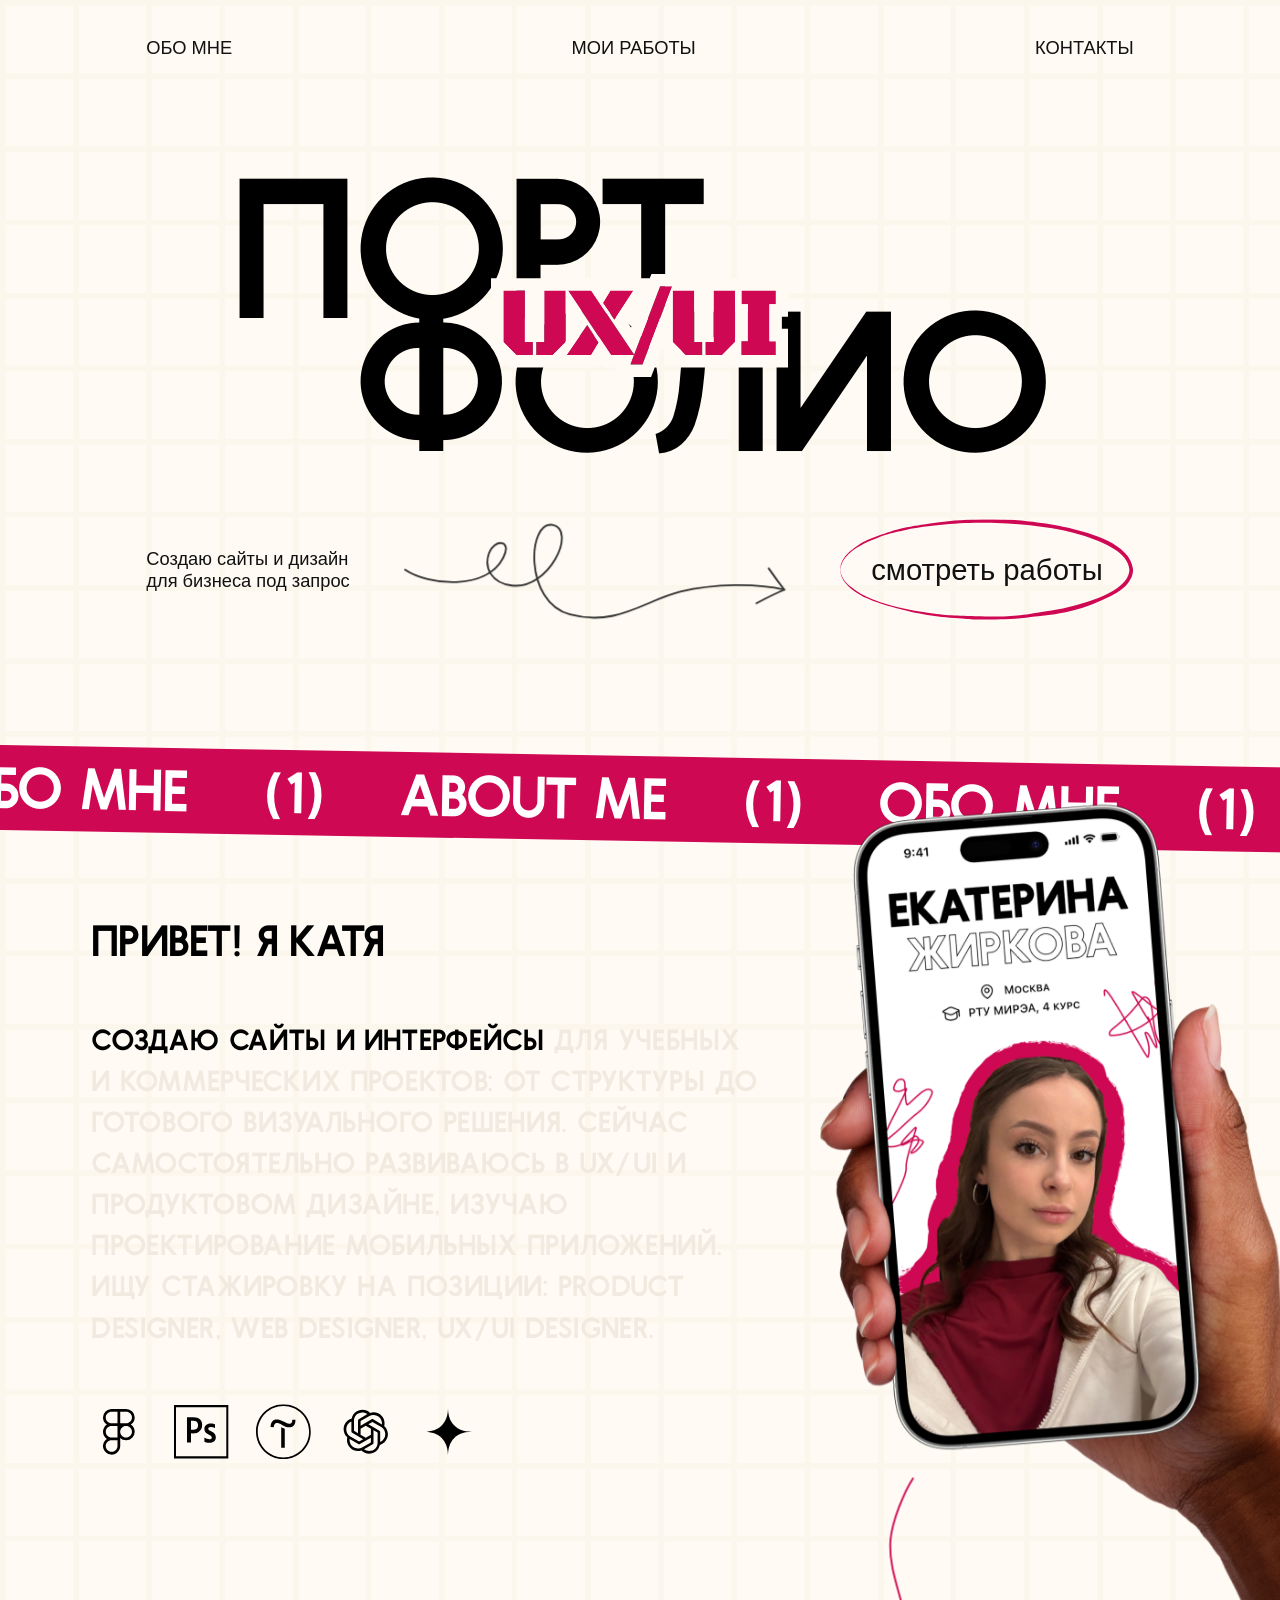
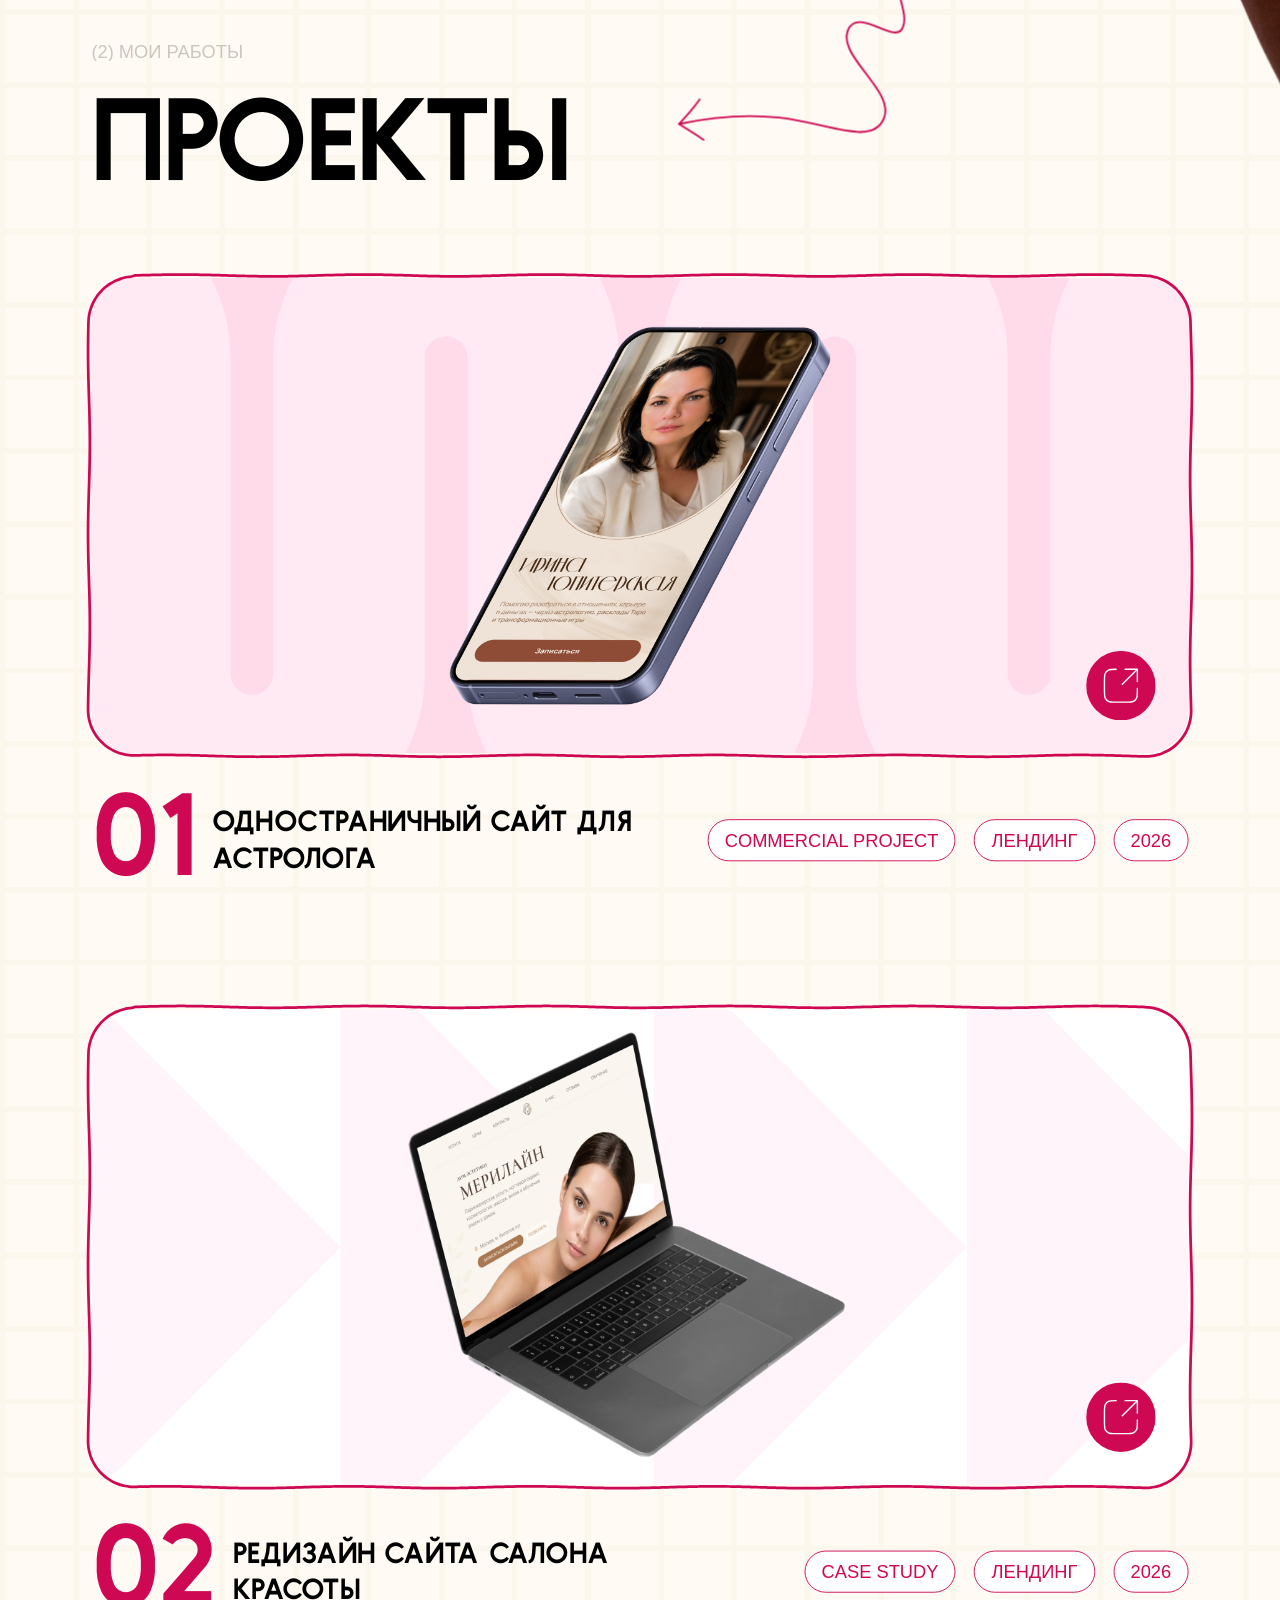
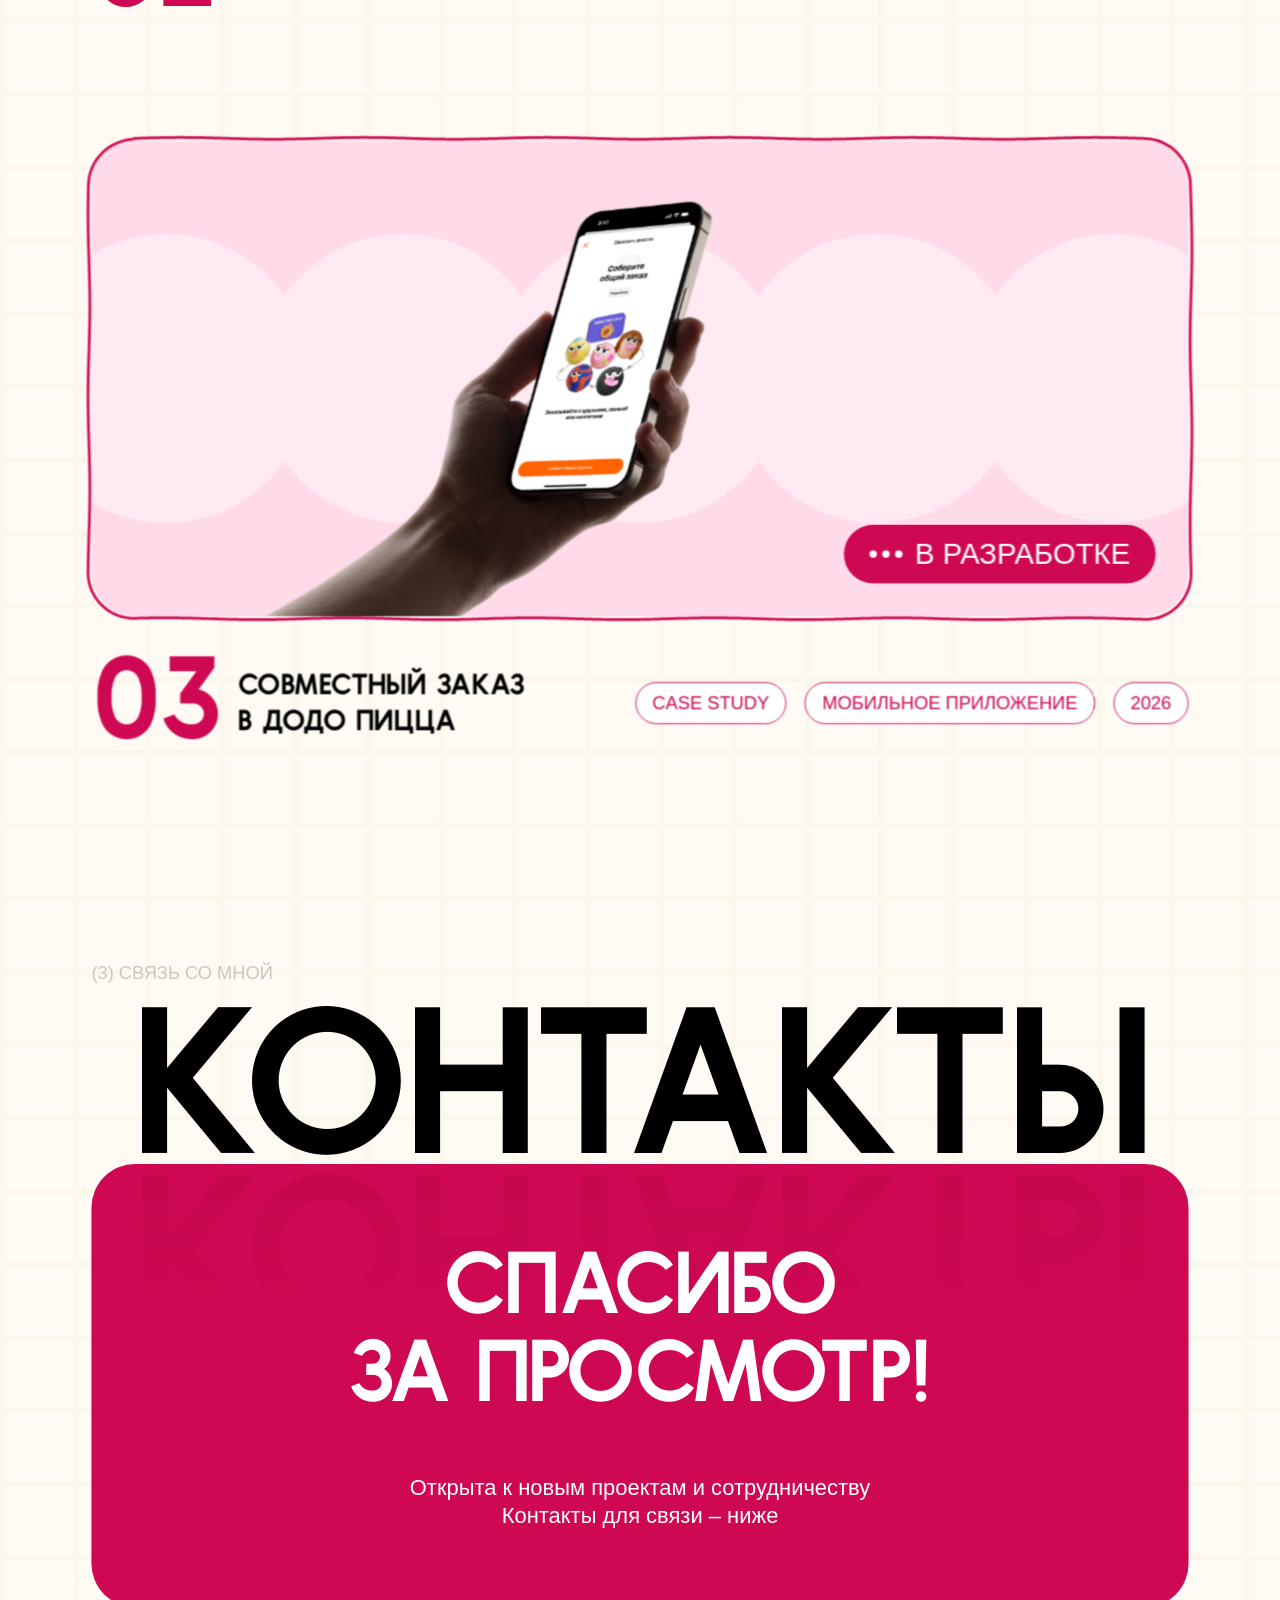
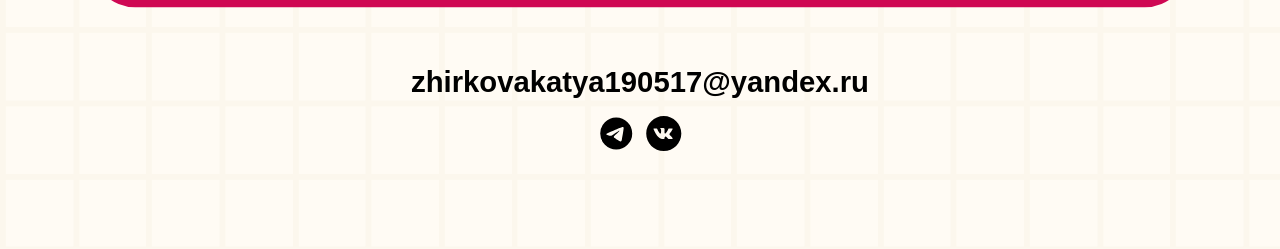
==== index.html @ ca0426a2 "Add files via upload" ====
<!DOCTYPE html>
<html lang="ru">
<head>
  <meta charset="UTF-8" />
  <meta name="viewport" content="width=device-width, initial-scale=1.0" />
  <title>Екатерина Жиркова — UX/UI портфолио</title>
  <link rel="stylesheet" href="https://static.tildacdn.com/css/fonts-tildasans.css" />
  <link rel="stylesheet" href="css/styles.css?v=90" />
</head>
<body>
  <div class="scaler">
    <div class="artboard">
      <section class="hero">
        <header class="nav">
          <a class="reveal" href="#about" style="--d: 0s">ОБО МНЕ</a>
          <a class="reveal" href="#works" style="--d: 0.06s">МОИ РАБОТЫ</a>
          <a class="reveal" href="#contacts" style="--d: 0.12s">КОНТАКТЫ</a>
        </header>

        <h1 class="hero-title reveal" style="--d: 0.16s" aria-label="Портфолио">
          <span class="hero-title-block">
            <span class="hero-p">п</span>
            <span class="hero-ort">орт</span>
            <span class="hero-folio">фолио</span>
            <img
              class="hero-ui"
              src="assets/images/ui.svg"
              width="383"
              height="133"
              alt=""
              aria-hidden="true"
            />
          </span>
        </h1>

        <div class="hero-bottom">
          <p class="hero-lead reveal" style="--d: 0.22s">Создаю сайты и дизайн<br />для бизнеса под запрос</p>
          <div class="hero-arrow-wrap reveal" style="--d: 0.28s">
            <img
              class="hero-arrow"
              src="assets/images/arrow.svg"
              width="418"
              height="293"
              alt=""
              aria-hidden="true"
            />
          </div>
          <a class="hero-works reveal" href="#works" style="--d: 0.34s">
            <img class="hero-ellipse" src="assets/images/Ellipse 2.svg" width="321" height="110" alt="" aria-hidden="true" />
            <span>смотреть работы</span>
          </a>
        </div>
      </section>

      <section id="about" class="about-block">
        <div class="about-marquee" aria-hidden="true">
          <div class="about-marquee-bar">
            <div class="about-marquee-track">
              <span>ОБО МНЕ</span><span>(1)</span><span>ABOUT ME</span><span>(1)</span>
              <span>ОБО МНЕ</span><span>(1)</span><span>ABOUT ME</span><span>(1)</span>
              <span>ОБО МНЕ</span><span>(1)</span><span>ABOUT ME</span><span>(1)</span>
              <span>ОБО МНЕ</span><span>(1)</span><span>ABOUT ME</span><span>(1)</span>
              <span>ОБО МНЕ</span><span>(1)</span><span>ABOUT ME</span><span>(1)</span>
              <span>ОБО МНЕ</span><span>(1)</span><span>ABOUT ME</span><span>(1)</span>
              <span>ОБО МНЕ</span><span>(1)</span><span>ABOUT ME</span><span>(1)</span>
              <span>ОБО МНЕ</span><span>(1)</span><span>ABOUT ME</span><span>(1)</span>
            </div>
          </div>
        </div>

        <div class="about-copy">
          <h2 class="about-hello">Привет! я катя</h2>
          <p class="about-bio">
            <span class="about-bio-strong">Создаю сайты и интерфейсы</span>
            <span data-bio-rest> для учебных и коммерческих проектов: от структуры до готового визуального решения. Сейчас самостоятельно развиваюсь в UX/UI и продуктовом дизайне, изучаю проектирование мобильных приложений. Ищу стажировку на позиции: Product Designer, Web Designer, UX/UI Designer.</span>
          </p>
          <div class="about-tools">
            <img src="assets/icons/figma.svg" width="60" height="60" alt="Figma" />
            <img src="assets/icons/photoshop.svg" width="60" height="60" alt="Adobe Photoshop" />
            <img src="assets/icons/tilda.svg" width="60" height="60" alt="Tilda" />
            <img src="assets/icons/openai.svg" width="60" height="60" alt="OpenAI" />
            <img src="assets/icons/gemini.svg" width="60" height="60" alt="Gemini" />
          </div>
        </div>

        <div class="about-phone phone-reveal reveal-on-scroll">
          <img src="assets/images/mobile.png?v=2" width="828" height="1110" alt="Макет телефона: Екатерина Жиркова" />
        </div>
      </section>

      <section id="works" class="works">
        <p class="works-kicker reveal-on-scroll">(2) мои работы</p>
        <h2 class="works-title reveal-on-scroll" style="--d: 0.08s">проекты</h2>
        <img
          class="works-arrow"
          src="assets/images/Vector.svg"
          width="259"
          height="288"
          alt=""
        />
        <div class="works-list">
          <article class="project reveal-on-scroll">
            <div class="project-frame">
              <div class="project-frame-inner">
                <img class="project-pattern" src="assets/images/Warm.svg" width="1200" height="700" alt="" />
                <img class="project-shot project-shot-irina" src="assets/images/Irina.png" width="416" height="413" alt="Одностраничный сайт для астролога" />
              </div>
              <img class="project-stroke" src="assets/images/frame-stroke.svg?v=5" width="1232" height="552" alt="" />
              <a class="project-link" href="https://ирина-юпитерская.рф" target="_blank" rel="noopener noreferrer" aria-label="Открыть сайт астролога Ирины Юпитерской">
                <img src="assets/images/link.svg" width="76" height="76" alt="" />
              </a>
            </div>
            <div class="project-meta">
              <div class="project-meta-left">
                <span class="project-index">01</span>
                <h3 class="project-name">Одностраничный сайт для астролога</h3>
              </div>
              <div class="project-tags">
                <span>COMMERCIAL PROJECT</span>
                <span>лендинг</span>
                <span>2026</span>
              </div>
            </div>
          </article>

          <article class="project reveal-on-scroll" style="--d: 0.06s">
            <div class="project-frame is-white">
              <div class="project-frame-inner">
                <img class="project-pattern" src="assets/images/Direction.svg" width="1200" height="688" alt="" />
                <img class="project-shot" src="assets/images/mary.png" alt="Редизайн сайта салона красоты" />
              </div>
              <img class="project-stroke" src="assets/images/frame-stroke.svg?v=5" width="1232" height="552" alt="" />
              <a class="project-link" href="#" aria-label="Открыть проект">
                <img src="assets/images/link.svg" width="76" height="76" alt="" />
              </a>
            </div>
            <div class="project-meta">
              <div class="project-meta-left">
                <span class="project-index">02</span>
                <h3 class="project-name"><span class="project-name-line">Редизайн сайта салона</span><span class="project-name-line">красоты</span></h3>
              </div>
              <div class="project-tags">
                <span>Case study</span>
                <span>лендинг</span>
                <span>2026</span>
              </div>
            </div>
          </article>

          <article class="project reveal-on-scroll" style="--d: 0.06s">
            <div class="project-frame">
              <div class="project-frame-inner">
                <img class="project-pattern" src="assets/images/Elps.svg" width="1200" height="434" alt="" />
                <img class="project-shot project-shot-dodo" src="assets/images/dodo.png" width="488" height="454" alt="Совместный заказ в Додо Пицца" />
              </div>
              <img class="project-stroke" src="assets/images/frame-stroke.svg?v=5" width="1232" height="552" alt="" />
              <span class="project-dev">
                <span class="project-dev-dots" aria-hidden="true">
                  <span></span><span></span><span></span>
                </span>
                В РАЗРАБОТКЕ
              </span>
            </div>
            <div class="project-meta">
              <div class="project-meta-left">
                <span class="project-index">03</span>
                <h3 class="project-name"><span class="project-name-line">совместный заказ</span><span class="project-name-line">в Додо Пицца</span></h3>
              </div>
              <div class="project-tags">
                <span>Case study</span>
                <span>мобильное приложение</span>
                <span>2026</span>
              </div>
            </div>
          </article>
        </div>
      </section>

      <section id="contacts" class="contacts">
        <p class="contacts-kicker reveal-on-scroll">(3) связь со мной</p>
        <div class="contacts-stage reveal-on-scroll" style="--d: 0.08s">
          <h2 class="contacts-title">контакты</h2>
          <div class="contacts-card">
            <p class="contacts-reflection" aria-hidden="true">контакты</p>
            <div class="contacts-copy">
              <p class="contacts-thanks">спасибо<br />за просмотр!</p>
              <p class="contacts-note">Открыта к новым проектам и сотрудничеству<br />Контакты для связи – ниже</p>
            </div>
          </div>
        </div>
        <div class="contacts-links reveal-on-scroll" style="--d: 0.14s">
          <a class="contacts-email" href="mailto:zhirkovakatya190517@yandex.ru">zhirkovakatya190517@yandex.ru</a>
          <div class="contacts-socials">
            <a href="https://t.me/eekaterinass" target="_blank" rel="noopener noreferrer" aria-label="Telegram">
              <img src="assets/icons/telegram.svg" width="40" height="40" alt="" />
            </a>
            <a href="https://vk.com/ktgowa" target="_blank" rel="noopener noreferrer" aria-label="ВКонтакте">
              <img src="assets/icons/vk.svg" width="40" height="40" alt="" />
            </a>
          </div>
        </div>
      </section>
    </div>
  </div>
  <script src="js/main.js?v=19"></script>
</body>
</html>
---- css/styles.css ----
@font-face {
  font-family: "GG Wolfram";
  src: url("../fonts/GGWolfram.woff2") format("woff2"),
    url("../fonts/GGWolfram.woff") format("woff"),
    url("../fonts/GGWolfram.otf") format("opentype");
  font-weight: 400;
  font-display: swap;
}

@font-face {
  font-family: "Oks Free";
  src: url("../fonts/OksFree.otf") format("opentype");
  font-weight: 400;
  font-display: swap;
}

@font-face {
  font-family: "Rooftop";
  src: url("../fonts/Rooftop-Regular.otf") format("opentype");
  font-weight: 400;
  font-style: normal;
  font-display: swap;
}

@font-face {
  font-family: "Rooftop";
  src: url("../fonts/Rooftop-Italic.otf") format("opentype");
  font-weight: 400;
  font-style: italic;
  font-display: swap;
}

@font-face {
  font-family: "Rooftop";
  src: url("../fonts/Rooftop-Medium.otf") format("opentype");
  font-weight: 500;
  font-display: swap;
}

@font-face {
  font-family: "Rooftop";
  src: url("../fonts/Rooftop-Bold.otf") format("opentype");
  font-weight: 700;
  font-display: swap;
}

:root {
  --bg: #fffbf4;
  --ink: #111111;
  --pink: #cf0853;
  --pink-soft: #fceaf2;
  --pink-line: #e38aa8;
  --grid: rgba(210, 186, 168, 0.45);
  --display: "GG Wolfram", sans-serif;
  --script: "Oks Free", "GG Wolfram", sans-serif;
  --sans: "TildaSans", "Tilda Sans", sans-serif;
  --ease-quick: cubic-bezier(0.25, 0.1, 0.25, 1);
}

*,
*::before,
*::after {
  box-sizing: border-box;
  margin: 0;
  padding: 0;
}

html {
  scroll-behavior: smooth;
  min-height: 100%;
  background-color: var(--bg);
}

body {
  min-height: 100vh;
  background: transparent;
  color: var(--ink);
  font-family: var(--sans);
  -webkit-font-smoothing: antialiased;
  overflow-x: hidden;
}

img {
  display: block;
  max-width: 100%;
}

a {
  color: inherit;
  text-decoration: none;
}

.scaler {
  width: 100%;
  display: flex;
  justify-content: center;
  overflow-x: clip;
}

.artboard {
  position: relative;
  width: 1400px;
  height: 5522px;
  margin: 0 auto;
  background-color: var(--bg);
  background-image: url("../assets/images/checkerboard-tile.svg");
  background-repeat: repeat;
  background-position: 0 0;
  background-size: 160px 160px;
  overflow: visible;
}

.hero {
  --hero-h: 700;
  position: relative;
  width: 1400px;
  height: calc(var(--hero-h) * 1px);
  overflow: visible;
}

.nav {
  position: absolute;
  top: 40px;
  left: 0;
  right: 0;
  z-index: 5;
  display: flex;
  align-items: center;
  justify-content: space-between;
  padding: 0 160px;
}

.nav a {
  font-family: var(--sans);
  font-size: 20px;
  line-height: 1.2;
  font-weight: 400;
  color: var(--ink);
  white-space: nowrap;
}

.hero-title {
  position: absolute;
  top: calc(248px * var(--hero-h) / 822);
  left: 0;
  right: 0;
  height: calc(340px * var(--hero-h) / 822);
  margin: 0;
  display: flex;
  justify-content: center;
  align-items: center;
  font-family: var(--display);
  font-size: calc(256px * var(--hero-h) / 822);
  line-height: calc(170px * var(--hero-h) / 822);
  letter-spacing: -0.03em;
  font-weight: 400;
  color: #000;
  text-transform: uppercase;
  z-index: 3;
}

.hero-title-block {
  position: relative;
  display: grid;
  grid-template-columns: max-content max-content;
}

.hero-p {
  grid-column: 1;
  grid-row: 1;
}

.hero-ort {
  grid-column: 2;
  grid-row: 1;
}

.hero-folio {
  grid-column: 2;
  grid-row: 2;
}

.hero-ui {
  position: absolute;
  left: 50%;
  top: 50%;
  width: calc(383px * var(--hero-h) / 822);
  height: calc(133px * var(--hero-h) / 822);
  max-width: none;
  transform: translate(-50%, -50%);
  z-index: 2;
  pointer-events: none;
}

.hero-bottom {
  position: absolute;
  left: 160px;
  right: 160px;
  bottom: calc(62px * var(--hero-h) / 822);
  display: flex;
  align-items: center;
  justify-content: space-between;
  z-index: 4;
  overflow: visible;
}

.hero-lead {
  font-family: var(--sans);
  font-size: 20px;
  line-height: 24px;
  font-weight: 400;
  color: var(--ink);
  white-space: nowrap;
  flex-shrink: 0;
}

.hero-arrow-wrap {
  position: relative;
  flex: 0 0 418px;
  width: 418px;
  height: 48px;
  overflow: visible;
  pointer-events: none;
}

.hero-arrow {
  position: absolute;
  left: 0;
  width: 418px;
  height: auto;
  top: 50%;
  transform: translateY(calc(-195.102 / 293 * 100%));
  transform-origin: center;
}

.hero-works {
  position: relative;
  flex-shrink: 0;
  width: 321px;
  height: 110px;
  margin-top: calc((48px - 110px) / 2);
  margin-bottom: calc((48px - 110px) / 2);
  display: flex;
  align-items: center;
  justify-content: center;
}

.hero-ellipse {
  position: absolute;
  inset: 0;
  width: 321px;
  height: 110px;
  object-fit: fill;
  transform-origin: center;
  transition: transform 0.55s var(--ease-quick);
}

.hero-works:hover .hero-ellipse,
.hero-works:focus-visible .hero-ellipse {
  transform: rotate(-8deg);
}

.hero-works span {
  position: relative;
  z-index: 1;
  font-family: var(--sans);
  font-size: 32px;
  line-height: 1;
  font-weight: 500;
  text-transform: lowercase;
  color: var(--ink);
  white-space: nowrap;
}

.reveal {
  animation: reveal-up 0.55s var(--ease-quick) both;
  animation-delay: var(--d, 0s);
}

@keyframes reveal-up {
  from {
    opacity: 0;
    transform: translateY(40px);
  }
  to {
    opacity: 1;
    transform: translateY(0);
  }
}

.reveal-on-scroll {
  opacity: 0;
  transform: translateY(40px);
}

.reveal-on-scroll.is-in {
  animation: reveal-up 0.55s var(--ease-quick) both;
  animation-delay: var(--d, 0s);
}

.phone-reveal.reveal-on-scroll {
  --phone-enter-x: 160px;
  --phone-enter-y: -72px;
  opacity: 0;
  transform: translate3d(var(--phone-enter-x), var(--phone-enter-y), 0)
    rotate(2.2deg) scale(0.98);
  transform-origin: 44% 62%;
  will-change: transform, opacity;
}

.phone-reveal.reveal-on-scroll.is-in {
  animation: phone-arrive 1.3s cubic-bezier(0.22, 0.82, 0.2, 1) both;
}

@keyframes phone-arrive {
  0% {
    opacity: 0;
    transform: translate3d(var(--phone-enter-x), var(--phone-enter-y), 0)
      rotate(2.2deg) scale(0.98);
  }
  72% {
    opacity: 1;
    transform: translate3d(-7px, 4px, 0) rotate(-0.35deg) scale(1.004);
  }
  100% {
    opacity: 1;
    transform: translate3d(0, 0, 0) rotate(0) scale(1);
  }
}

@media (prefers-reduced-motion: reduce) {
  .reveal,
  .reveal-on-scroll,
  .reveal-on-scroll.is-in {
    animation: none;
    opacity: 1;
    transform: none;
  }

  .hero-ellipse {
    transition: none;
  }

  .project-dev-dots span {
    animation: none;
    opacity: 1;
    transform: none;
  }

  .phone-reveal.reveal-on-scroll,
  .phone-reveal.reveal-on-scroll.is-in {
    animation: none;
    opacity: 1;
    transform: none;
  }
}

.about-block {
  position: relative;
  margin-top: 127px;
  z-index: 4;
}

.about-marquee {
  position: relative;
  z-index: 6;
  overflow: visible;
}

.about-marquee-bar {
  position: relative;
  left: 50%;
  display: flex;
  align-items: center;
  width: 1520px;
  height: 93px;
  padding: 0;
  background: var(--pink);
  transform: translateX(-50%) rotate(1deg);
  transform-origin: center center;
  overflow: hidden;
}

.about-marquee-track {
  display: flex;
  flex-wrap: nowrap;
  align-items: center;
  gap: 80px;
  width: max-content;
  position: relative;
  top: 3.5px;
  color: #fff;
  font-family: var(--display);
  font-size: 64px;
  line-height: 1;
  letter-spacing: -0.03em;
  text-transform: uppercase;
  white-space: nowrap;
  animation: marquee 28s linear infinite;
}

@keyframes marquee {
  from { transform: translateX(0); }
  to { transform: translateX(-50%); }
}

.about-copy {
  position: relative;
  z-index: 5;
  width: 738px;
  margin-left: 100px;
  margin-top: 88px;
}

.about-hello {
  font-family: var(--display);
  font-size: 48px;
  line-height: 1;
  letter-spacing: -0.03em;
  text-transform: uppercase;
  color: #000;
  font-weight: 400;
}

.about-bio {
  margin-top: 60px;
  width: 738px;
  height: 360px;
  overflow: hidden;
  font-family: var(--display);
  font-size: 32px;
  line-height: 45px;
  letter-spacing: 0;
  text-transform: uppercase;
  font-weight: 400;
  color: #000;
}

.about-bio-strong {
  color: #000;
}

.bio-word {
  white-space: nowrap;
}

.bio-ch {
  color: #f0eae0;
}

.bio-ch.is-ink {
  color: #000;
}

.about-tools {
  display: flex;
  align-items: center;
  gap: 30px;
  margin-top: 60px;
}

.about-tools img {
  width: 60px;
  height: 60px;
  object-fit: contain;
  filter: brightness(0);
}

.about-phone {
  position: absolute;
  top: 11px;
  left: 858px;
  width: 828px;
  height: 1110px;
  z-index: 7;
  pointer-events: none;
}

.about-phone img {
  width: 828px;
  height: 1110px;
  max-width: none;
  object-fit: contain;
  object-position: left top;
}

.works {
  position: relative;
  z-index: 5;
  margin-top: 200px;
  padding: 0 100px;
}

.works-kicker,
.contacts-kicker {
  font-family: var(--sans);
  font-size: 20px;
  line-height: 1;
  font-weight: 400;
  text-transform: uppercase;
  color: #ccc6be;
}

.works-title {
  margin-top: 8px;
  font-family: var(--display);
  font-size: 128px;
  line-height: 170px;
  letter-spacing: -0.03em;
  font-weight: 400;
  text-transform: uppercase;
  color: #000;
}

.works-arrow {
  position: absolute;
  top: -180px;
  left: 741px;
  width: 259px;
  height: 288px;
  pointer-events: none;
  z-index: 6;
}

.works-list {
  margin-top: 60px;
  display: flex;
  flex-direction: column;
  gap: 100px;
}

.project {
  width: 1200px;
}

.project-frame {
  position: relative;
  width: 1200px;
  height: 520px;
  background: #ffdae8;
  border-radius: 48px;
  overflow: visible;
}

.project-frame-inner {
  position: absolute;
  inset: 0;
  overflow: hidden;
  border-radius: 48px;
}

.project-frame.is-white {
  background: #fff;
}

.project-pattern {
  position: absolute;
  left: 50%;
  top: 50%;
  width: 1200px;
  height: auto;
  max-width: none;
  transform: translate(-50%, -50%);
  pointer-events: none;
}

.project-shot {
  position: absolute;
  left: 50%;
  top: 50%;
  width: auto;
  height: auto;
  max-width: 92%;
  max-height: 92%;
  transform: translate(-50%, -50%);
  object-fit: contain;
  pointer-events: none;
}

.project-shot-irina {
  max-width: none;
  max-height: none;
  width: 416px;
  height: 413px;
}

.project-shot-dodo {
  left: 190px;
  top: auto;
  bottom: 0;
  max-width: none;
  max-height: none;
  width: 488px;
  height: 454px;
  transform: none;
  object-fit: contain;
  object-position: left bottom;
}

.project-stroke {
  position: absolute;
  left: -16px;
  top: -16px;
  width: 1232px;
  height: 552px;
  max-width: none;
  pointer-events: none;
  z-index: 3;
}

.project-link {
  position: absolute;
  right: 36px;
  bottom: 36px;
  width: 76px;
  height: 76px;
  z-index: 4;
}

.project-link img {
  width: 76px;
  height: 76px;
  max-width: none;
}

.project-dev {
  position: absolute;
  right: 36px;
  bottom: 36px;
  z-index: 4;
  display: flex;
  align-items: center;
  gap: 14px;
  padding: 16px 28px;
  background: var(--pink);
  border-radius: 300px;
  color: #fff;
  font-family: var(--sans);
  font-size: 32px;
  line-height: 1;
  font-weight: 500;
  text-transform: uppercase;
  white-space: nowrap;
  pointer-events: none;
}

.project-dev-dots {
  display: flex;
  align-items: center;
  gap: 6px;
}

.project-dev-dots span {
  width: 8px;
  height: 8px;
  border-radius: 50%;
  background: #fff;
  animation: dev-dot 1.05s var(--ease-quick) infinite;
}

.project-dev-dots span:nth-child(2) {
  animation-delay: 0.15s;
}

.project-dev-dots span:nth-child(3) {
  animation-delay: 0.3s;
}

@keyframes dev-dot {
  0%,
  80%,
  100% {
    opacity: 0.25;
    transform: translateY(0);
  }
  40% {
    opacity: 1;
    transform: translateY(-4px);
  }
}

.project-meta {
  margin-top: 10px;
  display: flex;
  align-items: center;
  justify-content: space-between;
  min-height: 170px;
}

.project-meta-left {
  display: flex;
  align-items: center;
  gap: 20px;
  flex: 1;
  min-width: 0;
}

.project-index {
  font-family: var(--display);
  font-size: 128px;
  line-height: 170px;
  letter-spacing: -0.03em;
  color: var(--pink);
  flex-shrink: 0;
}

.project-name {
  flex: 1 1 auto;
  max-width: 575px;
  min-width: 0;
  font-family: var(--display);
  font-size: 32px;
  line-height: 40px;
  font-weight: 400;
  text-transform: uppercase;
  color: #000;
  white-space: normal;
}

.project-name-line {
  display: block;
}

.project-tags {
  display: flex;
  align-items: center;
  gap: 20px;
  flex-shrink: 0;
}

.project-tags span {
  display: flex;
  align-items: center;
  padding: 12px 18px;
  background: #fff;
  border: 1.5px solid var(--pink);
  border-radius: 300px;
  color: var(--pink);
  font-family: var(--sans);
  font-size: 20px;
  line-height: 1;
  text-transform: uppercase;
  white-space: nowrap;
}

.contacts {
  position: relative;
  z-index: 5;
  margin-top: 200px;
  padding: 0 100px 100px;
}

.contacts-stage {
  position: relative;
  width: 1200px;
  margin-top: 40px;
}

.contacts-title {
  position: relative;
  z-index: 2;
  height: 0.699em;
  font-family: var(--display);
  font-size: 228px;
  line-height: 0.699em;
  letter-spacing: -0.03em;
  font-weight: 400;
  text-transform: uppercase;
  color: #000;
  text-align: center;
  white-space: nowrap;
  overflow: visible;
  text-box-trim: trim-both;
  text-box-edge: cap alphabetic;
}

.contacts-card {
  position: relative;
  z-index: 1;
  width: 1200px;
  height: 485px;
  margin-top: 0;
  background: var(--pink);
  border-radius: 48px;
  overflow: hidden;
  display: flex;
  flex-direction: column;
  align-items: center;
  justify-content: center;
}

.contacts-reflection {
  position: absolute;
  left: 0;
  right: 0;
  top: 0;
  height: 0.699em;
  margin: 0;
  font-family: var(--display);
  font-size: 228px;
  line-height: 0.699em;
  letter-spacing: -0.03em;
  font-weight: 400;
  text-transform: uppercase;
  text-align: center;
  white-space: nowrap;
  text-box-trim: trim-both;
  text-box-edge: cap alphabetic;
  transform: scaleY(-1);
  pointer-events: none;
  background-image: linear-gradient(#cf0853 0%, #000 100%);
  -webkit-background-clip: text;
  background-clip: text;
  -webkit-text-fill-color: transparent;
  color: transparent;
  opacity: 0.05;
}

.contacts-copy {
  position: relative;
  z-index: 1;
  display: flex;
  flex-direction: column;
  align-items: center;
}

.contacts-thanks {
  width: 675px;
  color: #fff;
  font-family: var(--display);
  font-size: 96px;
  line-height: normal;
  letter-spacing: -0.03em;
  font-weight: 400;
  text-transform: uppercase;
  text-align: center;
}

.contacts-note {
  width: 555px;
  height: 62px;
  margin-top: 60px;
  color: #fff;
  font-family: var(--sans);
  font-size: 24px;
  line-height: 31px;
  font-weight: 400;
  text-align: center;
}

.contacts-links {
  margin-top: 66px;
  display: flex;
  flex-direction: column;
  align-items: center;
}

.contacts-email {
  font-family: var(--sans);
  font-size: 32px;
  line-height: 1;
  font-weight: 700;
  color: #000;
}

.contacts-socials {
  margin-top: 20px;
  display: flex;
  align-items: center;
  gap: 12px;
}

.contacts-socials a {
  display: flex;
  width: 40px;
  height: 40px;
  color: #000;
}

.contacts-socials img {
  width: 40px;
  height: 40px;
}

@media (max-width: 1400px) {
  .scaler {
    display: flex;
    justify-content: center;
  }
}

@media (max-width: 860px) {
  html,
  body,
  .scaler,
  .artboard {
    width: 100%;
    max-width: 100%;
    overflow-x: clip;
  }

  .artboard {
    height: auto;
    background-size: 72px 72px;
  }

  .hero {
    width: 100%;
    height: auto;
    min-height: min(100svh, 820px);
    display: flex;
    flex-direction: column;
    padding: max(22px, env(safe-area-inset-top)) 20px 30px;
  }

  .nav {
    position: relative;
    top: auto;
    padding: 0;
  }

  .nav a {
    min-height: 44px;
    display: inline-flex;
    align-items: flex-start;
    padding-top: 2px;
    font-size: 12px;
    line-height: 1.15;
  }

  .hero-title {
    position: relative;
    top: auto;
    left: auto;
    right: auto;
    height: auto;
    flex: 1 1 auto;
    align-items: center;
    font-size: clamp(66px, 19vw, 82px);
    line-height: 0.82;
    padding: 54px 0 32px;
  }

  .hero-ui {
    width: min(190px, 48vw);
    height: auto;
  }

  .hero-bottom {
    position: relative;
    left: auto;
    right: auto;
    bottom: auto;
    flex-direction: column;
    align-items: flex-start;
    gap: 22px;
  }

  .hero-lead {
    white-space: normal;
    font-size: 16px;
    line-height: 22px;
  }

  .hero-arrow-wrap {
    display: none;
  }

  .hero-works {
    width: min(74vw, 286px);
    height: 88px;
    margin: 0;
    align-self: flex-end;
  }

  .hero-ellipse {
    width: 100%;
    height: 100%;
  }

  .hero-works span {
    font-size: 21px;
  }

  .about-block {
    margin-top: 46px;
  }

  .about-marquee {
    width: 100%;
    overflow: hidden;
    padding: 5px 0;
  }

  .about-marquee-bar {
    left: -3%;
    width: 106%;
    height: 58px;
    transform: rotate(1.6deg);
  }

  .about-marquee-track {
    gap: 34px;
    font-size: 30px;
    top: 2px;
  }

  .about-copy {
    width: auto;
    margin: 42px 12px 0;
    text-align: center;
  }

  .about-hello {
    font-size: clamp(32px, 9vw, 39px);
    line-height: 0.95;
  }

  .about-bio {
    margin-top: 30px;
    width: 100%;
    height: auto;
    overflow: visible;
    font-size: 20px;
    line-height: 1.42;
  }

  .about-tools {
    justify-content: space-between;
    gap: 12px;
    width: min(100%, 310px);
    margin: 32px auto 0;
  }

  .about-tools img {
    width: 40px;
    height: 40px;
  }

  .about-phone {
    position: relative;
    top: auto;
    left: auto;
    width: 603px;
    height: 807px;
    margin-top: 0;
    margin-left: 24px;
    overflow: visible;
  }

  .phone-reveal.reveal-on-scroll {
    --phone-enter-x: 96px;
    --phone-enter-y: -44px;
  }

  .about-phone img {
    width: 603px;
    height: 807px;
    max-width: none;
    margin-left: 0;
  }

  .works {
    margin-top: -145px;
    padding: 0 20px;
    z-index: 8;
  }

  .works-kicker,
  .contacts-kicker {
    font-size: 13px;
    line-height: 1.2;
  }

  .works-title {
    margin-top: 12px;
    font-size: clamp(56px, 17vw, 73px);
    line-height: 0.9;
  }

  .works-arrow {
    display: none;
  }

  .works-list {
    margin-top: 48px;
    gap: 58px;
  }

  .project,
  .project {
    width: 100%;
  }

  .project-frame {
    width: 100%;
    height: clamp(190px, 53vw, 228px);
    border-radius: 26px;
  }

  .project-frame::after {
    content: "";
    position: absolute;
    inset: -6px;
    z-index: 3;
    background-image: url("../assets/images/frame-stroke.svg?v=5");
    background-repeat: no-repeat;
    background-position: center;
    background-size: 100% 100%;
    pointer-events: none;
  }

  .project-frame-inner {
    border-radius: 26px;
  }

  .project-pattern {
    width: 100%;
    height: 100%;
    object-fit: cover;
  }

  .project-shot-irina {
    width: min(190px, 54%);
    height: auto;
  }

  .project-shot-dodo {
    left: 5%;
    width: min(215px, 62%);
    height: auto;
  }

  .project-stroke {
    display: none;
  }

  .project-link {
    right: 14px;
    bottom: 14px;
    width: 56px;
    height: 56px;
    display: flex;
    align-items: center;
    justify-content: center;
  }

  .project-link img {
    width: 40px;
    height: 40px;
  }

  .project-dev {
    right: 14px;
    bottom: 14px;
    min-height: 44px;
    gap: 8px;
    padding: 10px 14px;
    font-size: 12px;
  }

  .project-dev-dots span {
    width: 6px;
    height: 6px;
  }

  .project-meta {
    margin-top: 16px;
    min-height: 0;
    flex-direction: column;
    align-items: flex-start;
    gap: 12px;
  }

  .project-meta-left {
    width: 100%;
    align-items: center;
    gap: 14px;
  }

  .project-index {
    font-size: clamp(54px, 15vw, 64px);
    line-height: 0.9;
  }

  .project-name {
    max-width: none;
    font-size: clamp(19px, 5vw, 22px);
    line-height: 1.2;
    padding-top: 0;
  }

  .project-tags {
    flex-wrap: wrap;
    gap: 8px;
  }

  .project-tags span {
    min-height: 36px;
    padding: 8px 12px 7px;
    border-width: 1px;
    font-size: 12px;
  }

  .contacts {
    margin-top: 100px;
    padding: 0 20px calc(48px + env(safe-area-inset-bottom));
  }

  .contacts-stage,
  .contacts-card {
    width: 100%;
  }

  .contacts-stage {
    margin-top: 24px;
  }

  .contacts-title,
  .contacts-reflection {
    font-size: clamp(52px, 14.5vw, 62px);
  }

  .contacts-card {
    height: auto;
    min-height: 300px;
    padding: 60px 20px 42px;
    border-radius: 26px;
  }

  .contacts-thanks {
    width: 100%;
    font-size: clamp(42px, 11.5vw, 50px);
    line-height: 1.04;
  }

  .contacts-note {
    width: 100%;
    height: auto;
    margin-top: 28px;
    font-size: 16px;
    line-height: 1.4;
  }

  .contacts-links {
    margin-top: 32px;
  }

  .contacts-email {
    min-height: 44px;
    display: flex;
    align-items: center;
    font-size: clamp(15px, 4.2vw, 18px);
    line-height: 1.3;
    text-align: center;
    overflow-wrap: anywhere;
    padding: 0 8px;
  }

  .contacts-socials {
    margin-top: 14px;
    gap: 10px;
  }

  .contacts-socials a {
    width: 48px;
    height: 48px;
    align-items: center;
    justify-content: center;
  }

  .contacts-socials img {
    width: 40px;
    height: 40px;
  }

  @media (hover: none), (pointer: coarse) {
    .hero-ellipse {
      transform: rotate(-4deg);
    }

    .hero-works:active .hero-ellipse {
      transform: rotate(-9deg) scale(0.98);
    }

    .project-link:active,
    .contacts-socials a:active {
      transform: scale(0.94);
    }
  }
}

@media (max-width: 380px) {
  .hero,
  .about-copy,
  .works,
  .contacts {
    --mobile-gutter: 16px;
  }

  .hero {
    padding-right: var(--mobile-gutter);
    padding-left: var(--mobile-gutter);
  }

  .about-copy {
    margin-right: 12px;
    margin-left: 12px;
  }

  .works,
  .contacts {
    padding-right: var(--mobile-gutter);
    padding-left: var(--mobile-gutter);
  }

  .nav a {
    font-size: 11px;
  }

  .hero-title {
    font-size: 18.5vw;
  }

  .project-name {
    font-size: 18px;
  }
}

@media (min-width: 600px) and (max-width: 860px) {
  .hero {
    min-height: 760px;
    padding-right: 40px;
    padding-left: 40px;
  }

  .nav a {
    font-size: 14px;
  }

  .hero-title {
    font-size: clamp(84px, 14vw, 120px);
  }

  .hero-ui {
    width: min(34vw, 270px);
  }

  .hero-bottom {
    flex-direction: row;
    align-items: center;
  }

  .hero-works {
    width: 286px;
    align-self: auto;
  }

  .about-copy {
    max-width: 680px;
    margin-right: auto;
    margin-left: auto;
  }

  .about-phone {
    width: min(100%, 720px);
    margin-right: auto;
    margin-left: auto;
  }

  .works,
  .contacts {
    padding-right: 40px;
    padding-left: 40px;
  }

  .works {
    margin-top: 76px;
  }

  .works-list {
    margin-top: 42px;
  }

  .works-title {
    font-size: 96px;
  }

  .project-frame {
    width: 100%;
    height: min(43.33vw, 338px);
  }

  .project-shot-irina {
    width: 32%;
  }

  .project-shot-dodo {
    width: 40%;
  }

  .project-link {
    width: 64px;
    height: 64px;
  }

  .project-link img {
    width: 40px;
    height: 40px;
  }

  .project-meta {
    flex-direction: row;
    align-items: center;
    gap: 24px;
  }

  .project-meta-left {
    width: auto;
  }

  .project-tags {
    justify-content: flex-end;
  }

  .contacts-title,
  .contacts-reflection {
    font-size: clamp(76px, 11vw, 94px);
  }

  .contacts-card {
    min-height: 360px;
  }
}
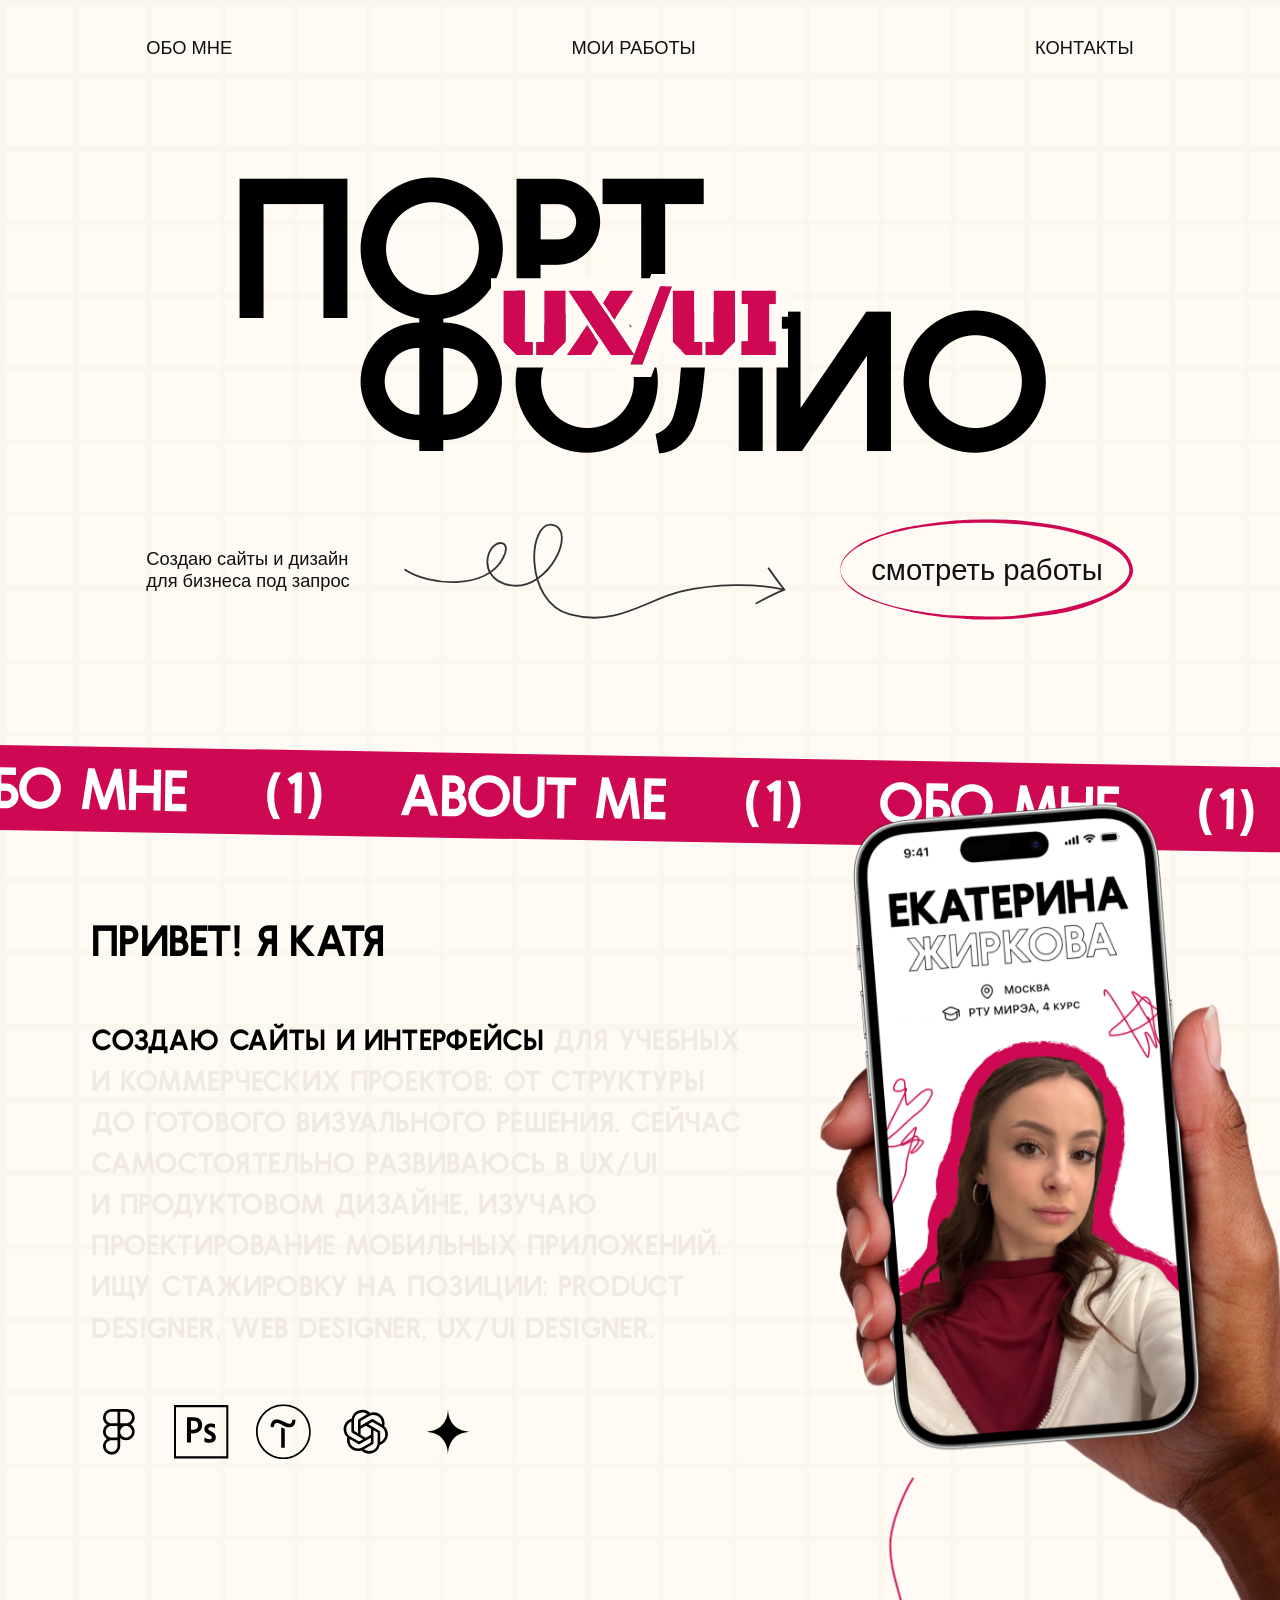
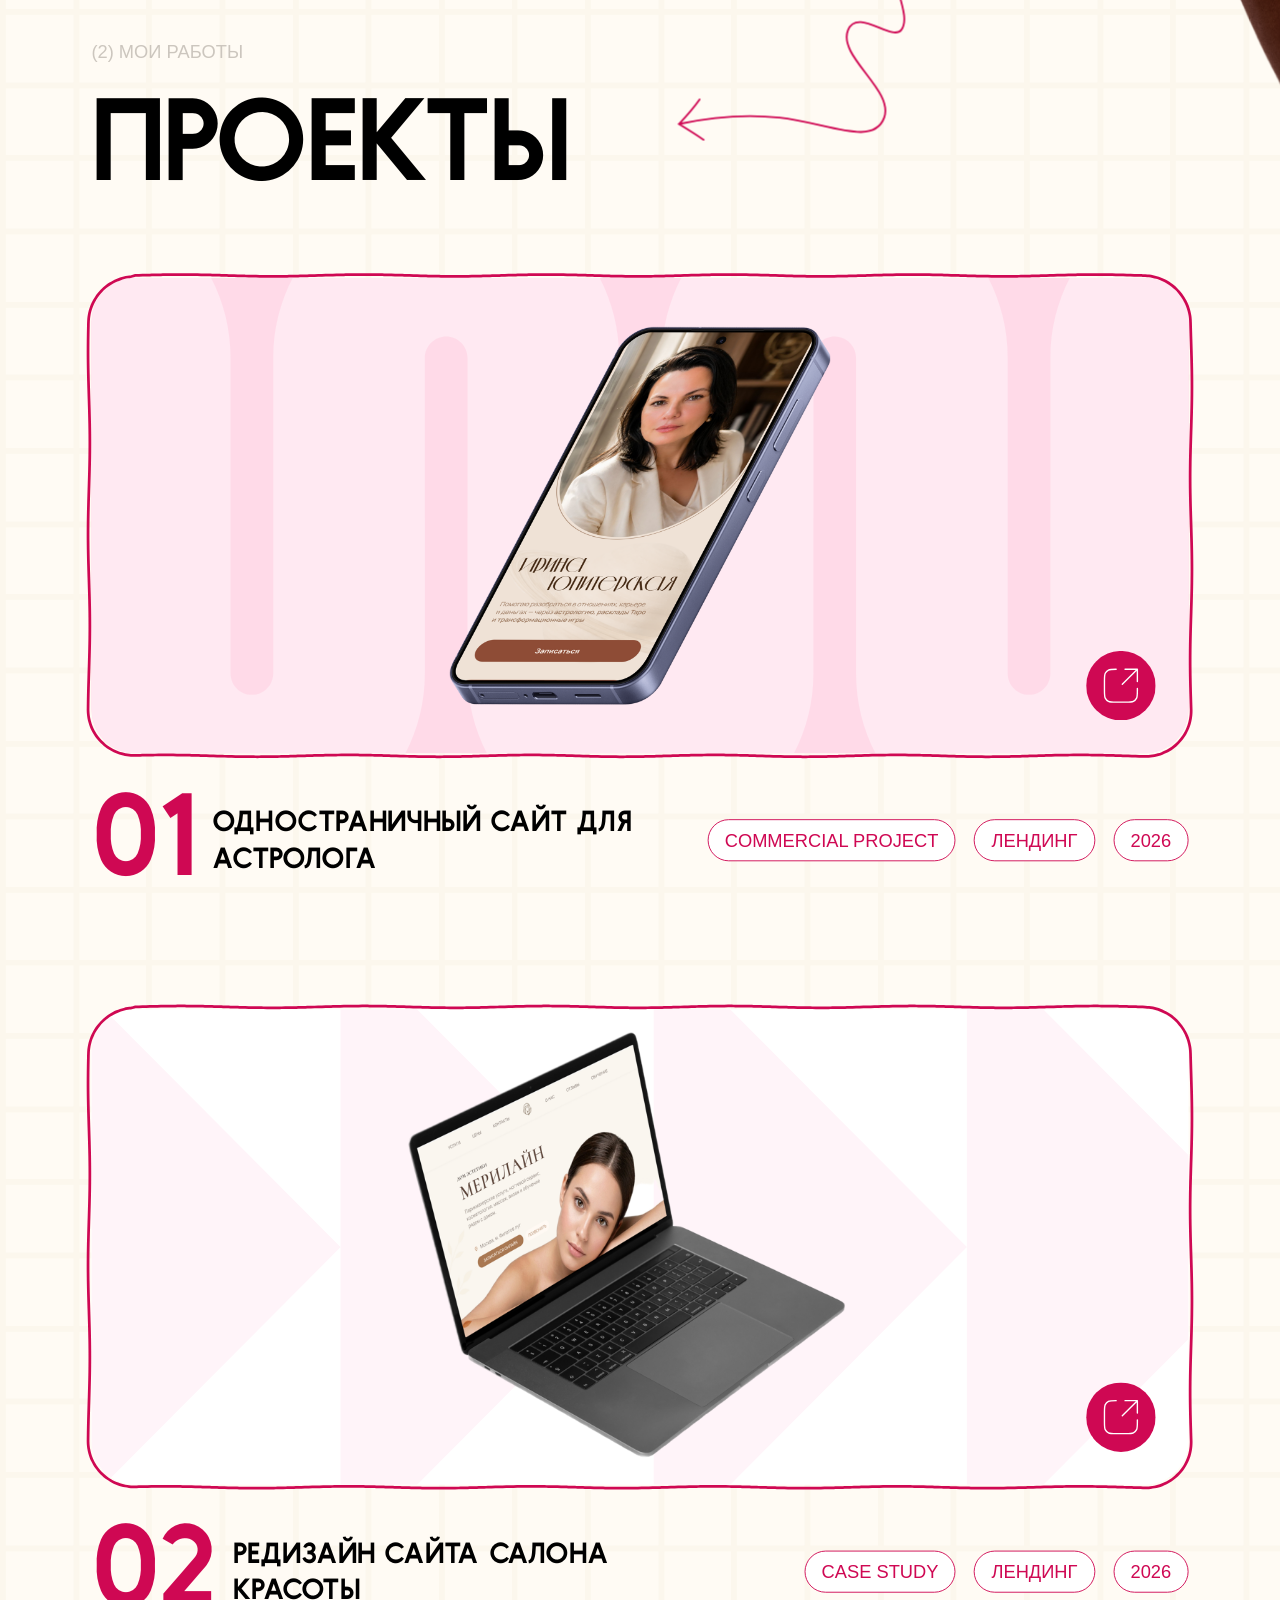
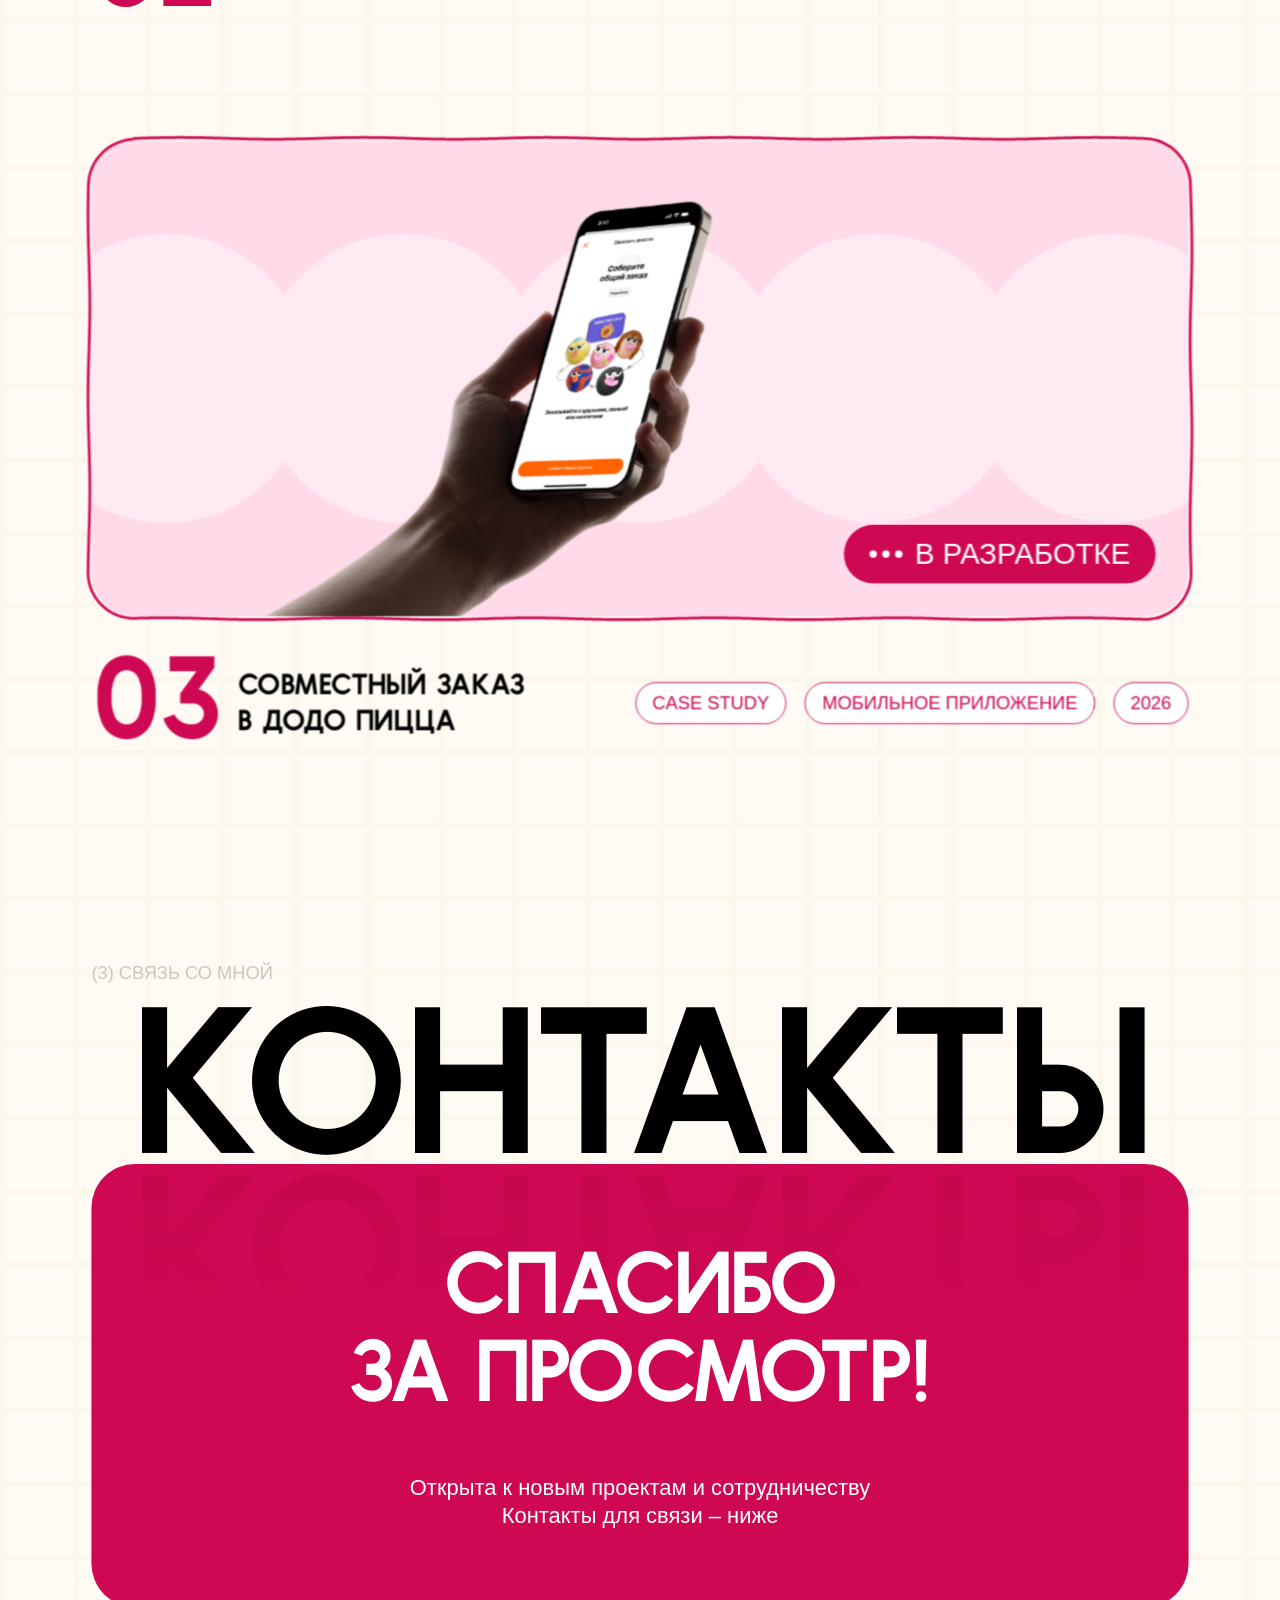
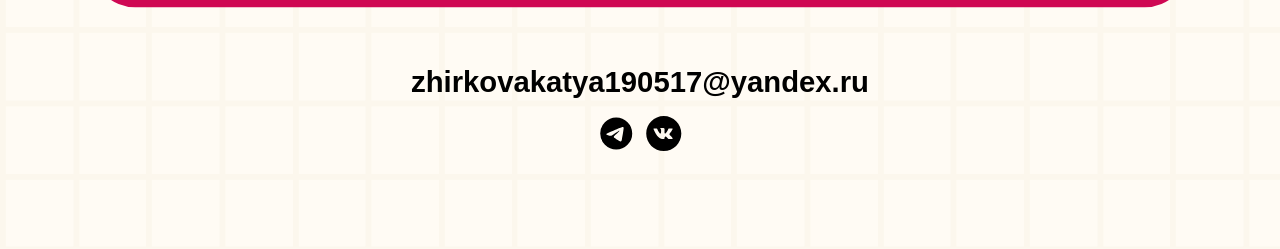
==== commit 61430242: "Add files via upload" ====
--- a/index.html
+++ b/index.html
@@ -5,7 +5,7 @@
   <meta name="viewport" content="width=device-width, initial-scale=1.0" />
   <title>Екатерина Жиркова — UX/UI портфолио</title>
   <link rel="stylesheet" href="https://static.tildacdn.com/css/fonts-tildasans.css" />
-  <link rel="stylesheet" href="css/styles.css?v=90" />
+  <link rel="stylesheet" href="css/styles.css?v=97" />
 </head>
 <body>
   <div class="scaler">
@@ -50,6 +50,20 @@
             <span>смотреть работы</span>
           </a>
         </div>
+
+        <div class="hero-mobile">
+          <h1 class="hero-mobile-title reveal" style="--d: 0.16s" aria-label="Портфолио">
+            <span>порт</span>
+            <span>фолио</span>
+            <img class="hero-mobile-ui" src="assets/images/ui.svg" width="180" height="63" alt="" aria-hidden="true" />
+          </h1>
+          <p class="hero-mobile-lead reveal" style="--d: 0.22s">Создаю сайты и дизайн<br />для бизнеса под запрос</p>
+          <img class="hero-mobile-arrow reveal" style="--d: 0.28s" src="assets/images/mobilearr.svg" width="111" height="155" alt="" aria-hidden="true" />
+          <a class="hero-mobile-works reveal" href="#works" style="--d: 0.34s">
+            <img src="assets/images/mobileell.svg" width="242" height="64" alt="" aria-hidden="true" />
+            <span>смотреть работы</span>
+          </a>
+        </div>
       </section>
 
       <section id="about" class="about-block">
@@ -71,8 +85,8 @@
         <div class="about-copy">
           <h2 class="about-hello">Привет! я катя</h2>
           <p class="about-bio">
-            <span class="about-bio-strong">Создаю сайты и интерфейсы</span>
-            <span data-bio-rest> для учебных и коммерческих проектов: от структуры до готового визуального решения. Сейчас самостоятельно развиваюсь в UX/UI и продуктовом дизайне, изучаю проектирование мобильных приложений. Ищу стажировку на позиции: Product Designer, Web Designer, UX/UI Designer.</span>
+            <span class="about-bio-strong">Создаю сайты и&nbsp;интерфейсы</span>
+            <span data-bio-rest> для&nbsp;учебных и&nbsp;коммерческих проектов: от&nbsp;структуры до&nbsp;готового визуального решения. Сейчас самостоятельно развиваюсь в&nbsp;UX/UI и&nbsp;продуктовом дизайне, изучаю проектирование мобильных приложений. Ищу стажировку на&nbsp;позиции: Product Designer, Web Designer, UX/UI Designer.</span>
           </p>
           <div class="about-tools">
             <img src="assets/icons/figma.svg" width="60" height="60" alt="Figma" />
@@ -130,7 +144,7 @@
                 <img class="project-shot" src="assets/images/mary.png" alt="Редизайн сайта салона красоты" />
               </div>
               <img class="project-stroke" src="assets/images/frame-stroke.svg?v=5" width="1232" height="552" alt="" />
-              <a class="project-link" href="#" aria-label="Открыть проект">
+              <a class="project-link" href="https://katorixs.github.io/Maryline/" target="_blank" rel="noopener noreferrer" aria-label="Открыть проект Maryline">
                 <img src="assets/images/link.svg" width="76" height="76" alt="" />
               </a>
             </div>
@@ -177,7 +191,7 @@
       </section>
 
       <section id="contacts" class="contacts">
-        <p class="contacts-kicker reveal-on-scroll">(3) связь со мной</p>
+        <p class="contacts-kicker reveal-on-scroll"><span class="contacts-kicker-desktop">(3) связь со мной</span><span class="contacts-kicker-mobile">3. Связь со мной</span></p>
         <div class="contacts-stage reveal-on-scroll" style="--d: 0.08s">
           <h2 class="contacts-title">контакты</h2>
           <div class="contacts-card">
@@ -194,7 +208,7 @@
             <a href="https://t.me/eekaterinass" target="_blank" rel="noopener noreferrer" aria-label="Telegram">
               <img src="assets/icons/telegram.svg" width="40" height="40" alt="" />
             </a>
-            <a href="https://vk.com/ktgowa" target="_blank" rel="noopener noreferrer" aria-label="ВКонтакте">
+            <a href="https://vk.com/id14868044" target="_blank" rel="noopener noreferrer" aria-label="ВКонтакте">
               <img src="assets/icons/vk.svg" width="40" height="40" alt="" />
             </a>
           </div>
--- a/css/styles.css
+++ b/css/styles.css
@@ -270,6 +270,10 @@
   text-transform: lowercase;
   color: var(--ink);
   white-space: nowrap;
+}
+
+.hero-mobile {
+  display: none;
 }
 
 .reveal {
@@ -499,6 +503,10 @@
   font-weight: 400;
   text-transform: uppercase;
   color: #ccc6be;
+}
+
+.contacts-kicker-mobile {
+  display: none;
 }
 
 .works-title {
@@ -906,90 +914,142 @@
 
   .hero {
     width: 100%;
-    height: auto;
-    min-height: min(100svh, 820px);
+    height: 834px;
+    min-height: 834px;
+    display: block;
+    padding: 0;
+  }
+
+  .nav {
+    position: absolute;
+    top: max(24px, env(safe-area-inset-top));
+    left: 24px;
+    right: 24px;
+    padding: 0;
+  }
+
+  .nav a {
+    min-height: 32px;
+    display: inline-flex;
+    align-items: center;
+    padding: 0;
+    font-size: 16px;
+    line-height: 1;
+  }
+
+  .hero-title,
+  .hero-bottom {
+    display: none;
+  }
+
+  .hero-mobile {
     display: flex;
     flex-direction: column;
-    padding: max(22px, env(safe-area-inset-top)) 20px 30px;
-  }
-
-  .nav {
+    align-items: center;
+    width: 100%;
+    padding-top: 227px;
+  }
+
+  .hero-mobile-title {
     position: relative;
-    top: auto;
-    padding: 0;
-  }
-
-  .nav a {
-    min-height: 44px;
-    display: inline-flex;
-    align-items: flex-start;
-    padding-top: 2px;
-    font-size: 12px;
-    line-height: 1.15;
-  }
-
-  .hero-title {
+    display: flex;
+    flex-direction: column;
+    align-items: center;
+    width: 100%;
+    height: 172px;
+    margin: 0;
+    color: #000;
+    font-family: var(--display);
+    font-size: 128px;
+    font-weight: 400;
+    line-height: 86px;
+    letter-spacing: -0.04em;
+    text-align: center;
+    text-transform: uppercase;
+  }
+
+  .hero-mobile-title > span {
+    display: block;
+    height: 86px;
+    white-space: nowrap;
+  }
+
+  .hero-mobile-ui {
+    position: absolute;
+    left: 50%;
+    top: 50%;
+    width: 180px;
+    height: 63px;
+    max-width: none;
+    transform: translate(-50%, -50%);
+    pointer-events: none;
+  }
+
+  .hero-mobile-lead {
+    width: 230px;
+    margin-top: 80px;
+    font-family: var(--sans);
+    font-size: 16px;
+    font-weight: 400;
+    line-height: 20px;
+    text-align: center;
+  }
+
+  .hero-mobile-arrow {
+    width: 111px;
+    height: 155px;
+    margin-top: 36px;
+    max-width: none;
+  }
+
+  .hero-mobile-works {
     position: relative;
-    top: auto;
-    left: auto;
-    right: auto;
-    height: auto;
-    flex: 1 1 auto;
+    display: flex;
     align-items: center;
-    font-size: clamp(66px, 19vw, 82px);
-    line-height: 0.82;
-    padding: 54px 0 32px;
-  }
-
-  .hero-ui {
-    width: min(190px, 48vw);
-    height: auto;
-  }
-
-  .hero-bottom {
-    position: relative;
-    left: auto;
-    right: auto;
-    bottom: auto;
-    flex-direction: column;
-    align-items: flex-start;
-    gap: 22px;
-  }
-
-  .hero-lead {
-    white-space: normal;
-    font-size: 16px;
-    line-height: 22px;
-  }
-
-  .hero-arrow-wrap {
-    display: none;
-  }
-
-  .hero-works {
-    width: min(74vw, 286px);
-    height: 88px;
-    margin: 0;
-    align-self: flex-end;
-  }
-
-  .hero-ellipse {
+    justify-content: center;
+    width: 242px;
+    height: 64px;
+    margin-top: 36px;
+  }
+
+  .hero-mobile-works img {
+    position: absolute;
+    inset: 0;
     width: 100%;
     height: 100%;
-  }
-
-  .hero-works span {
-    font-size: 21px;
+    max-width: none;
+    transform-origin: center;
+    transition: transform 0.45s var(--ease-quick);
+  }
+
+  .hero-mobile-works span {
+    position: relative;
+    z-index: 1;
+    font-family: var(--sans);
+    font-size: 20px;
+    line-height: 1;
+    font-weight: 500;
+    text-transform: lowercase;
+    white-space: nowrap;
+  }
+
+  .hero-mobile-works:focus-visible img,
+  .hero-mobile-works:active img {
+    transform: rotate(-5deg);
   }
 
   .about-block {
-    margin-top: 46px;
+    display: flex;
+    flex-direction: column;
+    margin-top: 8px;
   }
 
   .about-marquee {
+    order: 1;
     width: 100%;
     overflow: hidden;
     padding: 5px 0;
+    transform: translateY(48px);
   }
 
   .about-marquee-bar {
@@ -1006,9 +1066,10 @@
   }
 
   .about-copy {
+    order: 3;
     width: auto;
-    margin: 42px 12px 0;
-    text-align: center;
+    margin: -133px 12px 0;
+    text-align: left;
   }
 
   .about-hello {
@@ -1017,7 +1078,7 @@
   }
 
   .about-bio {
-    margin-top: 30px;
+    margin-top: 48px;
     width: 100%;
     height: auto;
     overflow: visible;
@@ -1029,7 +1090,7 @@
     justify-content: space-between;
     gap: 12px;
     width: min(100%, 310px);
-    margin: 32px auto 0;
+    margin: 24px auto 0;
   }
 
   .about-tools img {
@@ -1038,6 +1099,7 @@
   }
 
   .about-phone {
+    order: 2;
     position: relative;
     top: auto;
     left: auto;
@@ -1061,9 +1123,9 @@
   }
 
   .works {
-    margin-top: -145px;
+    margin-top: 96px;
     padding: 0 20px;
-    z-index: 8;
+    z-index: 5;
   }
 
   .works-kicker,
@@ -1204,7 +1266,19 @@
 
   .contacts {
     margin-top: 100px;
-    padding: 0 20px calc(48px + env(safe-area-inset-bottom));
+    padding: 0 12px calc(48px + env(safe-area-inset-bottom));
+  }
+
+  .contacts-kicker {
+    text-align: center;
+  }
+
+  .contacts-kicker-desktop {
+    display: none;
+  }
+
+  .contacts-kicker-mobile {
+    display: inline;
   }
 
   .contacts-stage,
@@ -1213,33 +1287,46 @@
   }
 
   .contacts-stage {
-    margin-top: 24px;
+    margin-top: 16px;
   }
 
   .contacts-title,
   .contacts-reflection {
-    font-size: clamp(52px, 14.5vw, 62px);
+    font-size: 64px;
+    line-height: 0.699em;
+    letter-spacing: -0.03em;
   }
 
   .contacts-card {
-    height: auto;
-    min-height: 300px;
-    padding: 60px 20px 42px;
-    border-radius: 26px;
+    width: 100%;
+    max-width: 406px;
+    height: 256px;
+    min-height: 256px;
+    margin-right: auto;
+    margin-left: auto;
+    padding: 60px 0;
+    border-radius: 44px;
+    justify-content: flex-start;
+  }
+
+  .contacts-copy {
+    width: 100%;
   }
 
   .contacts-thanks {
-    width: 100%;
-    font-size: clamp(42px, 11.5vw, 50px);
-    line-height: 1.04;
+    width: 282px;
+    height: 68px;
+    font-size: 40px;
+    line-height: 34px;
+    letter-spacing: -0.03em;
   }
 
   .contacts-note {
-    width: 100%;
-    height: auto;
-    margin-top: 28px;
-    font-size: 16px;
-    line-height: 1.4;
+    width: min(329px, calc(100% - 16px));
+    height: 36px;
+    margin-top: 32px;
+    font-size: 14px;
+    line-height: 18px;
   }
 
   .contacts-links {
@@ -1250,7 +1337,7 @@
     min-height: 44px;
     display: flex;
     align-items: center;
-    font-size: clamp(15px, 4.2vw, 18px);
+    font-size: 20px;
     line-height: 1.3;
     text-align: center;
     overflow-wrap: anywhere;
@@ -1258,7 +1345,7 @@
   }
 
   .contacts-socials {
-    margin-top: 14px;
+    margin-top: 12px;
     gap: 10px;
   }
 
@@ -1299,8 +1386,8 @@
   }
 
   .hero {
-    padding-right: var(--mobile-gutter);
-    padding-left: var(--mobile-gutter);
+    padding-right: 0;
+    padding-left: 0;
   }
 
   .about-copy {
@@ -1314,8 +1401,13 @@
     padding-left: var(--mobile-gutter);
   }
 
+  .contacts {
+    padding-right: 12px;
+    padding-left: 12px;
+  }
+
   .nav a {
-    font-size: 11px;
+    font-size: 16px;
   }
 
   .hero-title {
@@ -1329,13 +1421,14 @@
 
 @media (min-width: 600px) and (max-width: 860px) {
   .hero {
-    min-height: 760px;
-    padding-right: 40px;
-    padding-left: 40px;
+    height: 834px;
+    min-height: 834px;
+    padding-right: 0;
+    padding-left: 0;
   }
 
   .nav a {
-    font-size: 14px;
+    font-size: 16px;
   }
 
   .hero-title {
@@ -1368,8 +1461,7 @@
     margin-left: auto;
   }
 
-  .works,
-  .contacts {
+  .works {
     padding-right: 40px;
     padding-left: 40px;
   }
@@ -1423,12 +1515,4 @@
     justify-content: flex-end;
   }
 
-  .contacts-title,
-  .contacts-reflection {
-    font-size: clamp(76px, 11vw, 94px);
-  }
-
-  .contacts-card {
-    min-height: 360px;
-  }
-}
+}
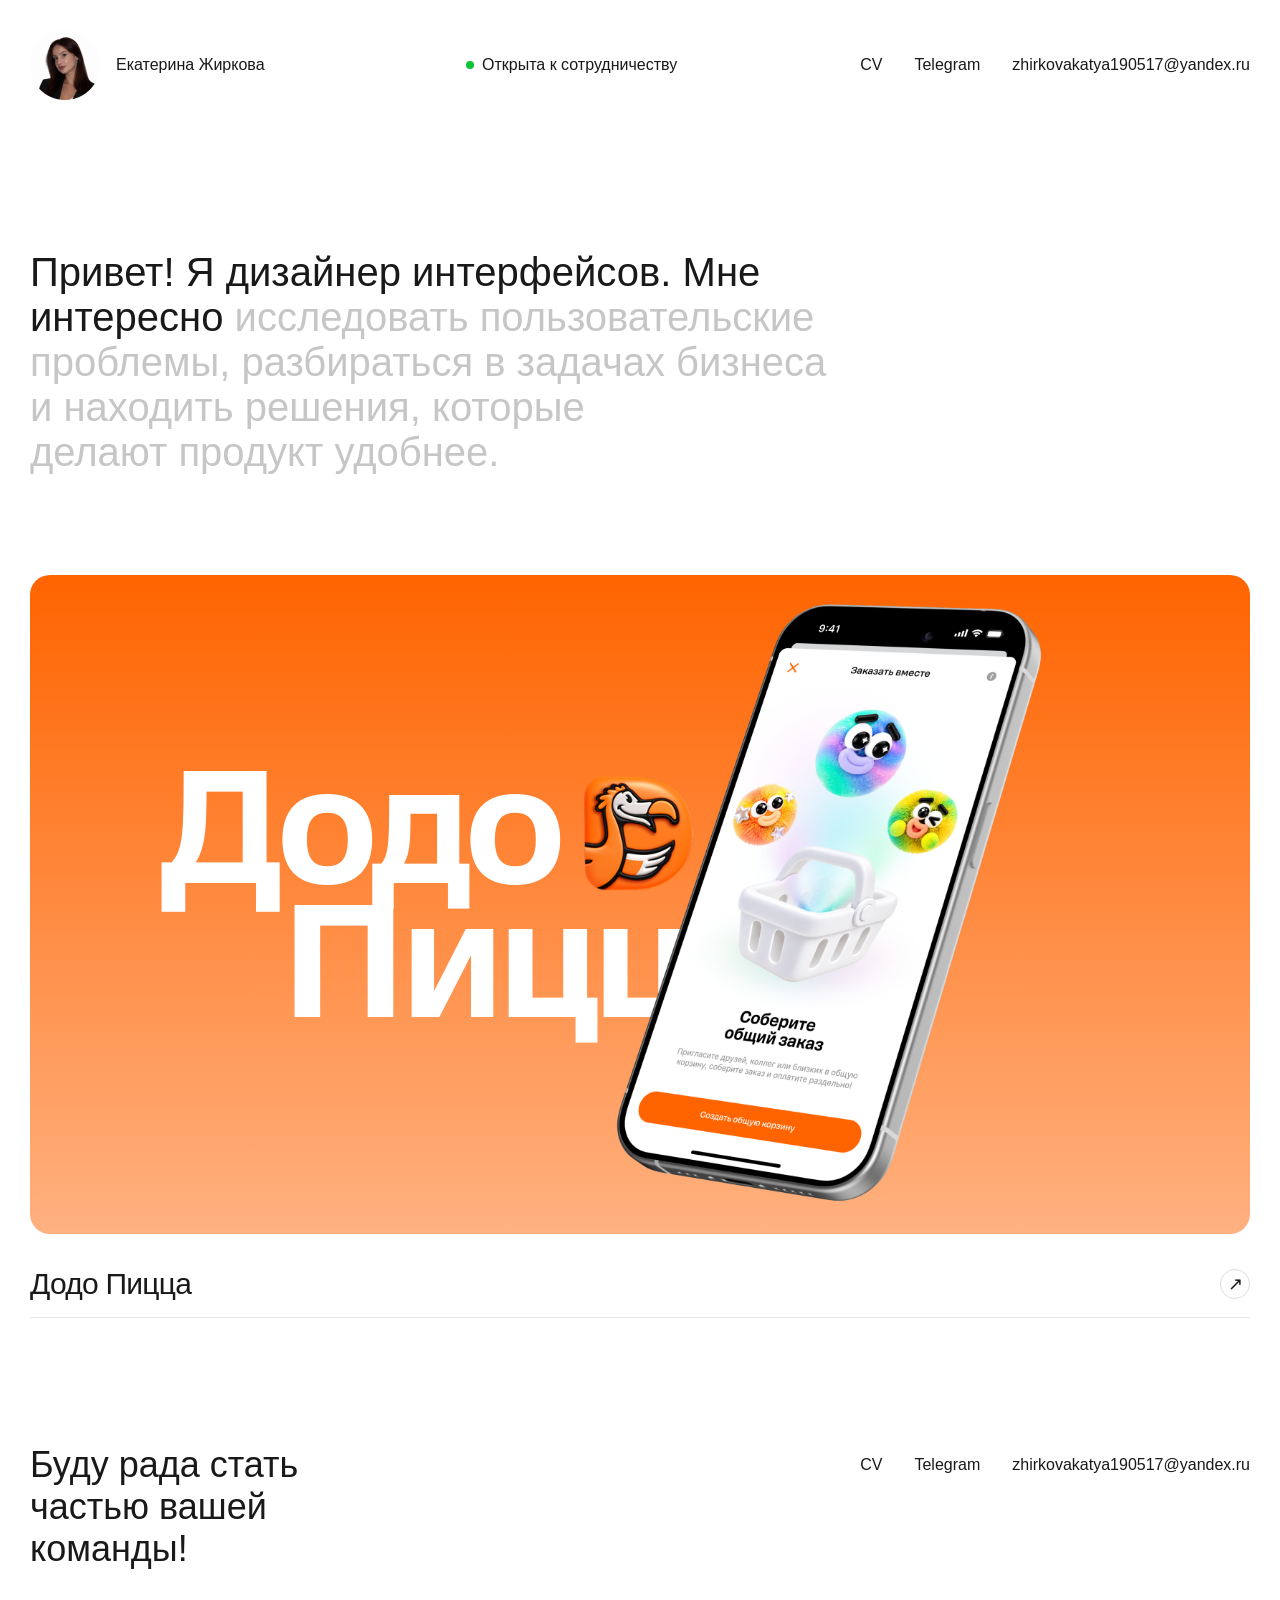
==== commit ed2cb3ac: "1" ====
--- a/index.html
+++ b/index.html
@@ -1,221 +1 @@
-<!DOCTYPE html>
-<html lang="ru">
-<head>
-  <meta charset="UTF-8" />
-  <meta name="viewport" content="width=device-width, initial-scale=1.0" />
-  <title>Екатерина Жиркова — UX/UI портфолио</title>
-  <link rel="stylesheet" href="https://static.tildacdn.com/css/fonts-tildasans.css" />
-  <link rel="stylesheet" href="css/styles.css?v=97" />
-</head>
-<body>
-  <div class="scaler">
-    <div class="artboard">
-      <section class="hero">
-        <header class="nav">
-          <a class="reveal" href="#about" style="--d: 0s">ОБО МНЕ</a>
-          <a class="reveal" href="#works" style="--d: 0.06s">МОИ РАБОТЫ</a>
-          <a class="reveal" href="#contacts" style="--d: 0.12s">КОНТАКТЫ</a>
-        </header>
-
-        <h1 class="hero-title reveal" style="--d: 0.16s" aria-label="Портфолио">
-          <span class="hero-title-block">
-            <span class="hero-p">п</span>
-            <span class="hero-ort">орт</span>
-            <span class="hero-folio">фолио</span>
-            <img
-              class="hero-ui"
-              src="assets/images/ui.svg"
-              width="383"
-              height="133"
-              alt=""
-              aria-hidden="true"
-            />
-          </span>
-        </h1>
-
-        <div class="hero-bottom">
-          <p class="hero-lead reveal" style="--d: 0.22s">Создаю сайты и дизайн<br />для бизнеса под запрос</p>
-          <div class="hero-arrow-wrap reveal" style="--d: 0.28s">
-            <img
-              class="hero-arrow"
-              src="assets/images/arrow.svg"
-              width="418"
-              height="293"
-              alt=""
-              aria-hidden="true"
-            />
-          </div>
-          <a class="hero-works reveal" href="#works" style="--d: 0.34s">
-            <img class="hero-ellipse" src="assets/images/Ellipse 2.svg" width="321" height="110" alt="" aria-hidden="true" />
-            <span>смотреть работы</span>
-          </a>
-        </div>
-
-        <div class="hero-mobile">
-          <h1 class="hero-mobile-title reveal" style="--d: 0.16s" aria-label="Портфолио">
-            <span>порт</span>
-            <span>фолио</span>
-            <img class="hero-mobile-ui" src="assets/images/ui.svg" width="180" height="63" alt="" aria-hidden="true" />
-          </h1>
-          <p class="hero-mobile-lead reveal" style="--d: 0.22s">Создаю сайты и дизайн<br />для бизнеса под запрос</p>
-          <img class="hero-mobile-arrow reveal" style="--d: 0.28s" src="assets/images/mobilearr.svg" width="111" height="155" alt="" aria-hidden="true" />
-          <a class="hero-mobile-works reveal" href="#works" style="--d: 0.34s">
-            <img src="assets/images/mobileell.svg" width="242" height="64" alt="" aria-hidden="true" />
-            <span>смотреть работы</span>
-          </a>
-        </div>
-      </section>
-
-      <section id="about" class="about-block">
-        <div class="about-marquee" aria-hidden="true">
-          <div class="about-marquee-bar">
-            <div class="about-marquee-track">
-              <span>ОБО МНЕ</span><span>(1)</span><span>ABOUT ME</span><span>(1)</span>
-              <span>ОБО МНЕ</span><span>(1)</span><span>ABOUT ME</span><span>(1)</span>
-              <span>ОБО МНЕ</span><span>(1)</span><span>ABOUT ME</span><span>(1)</span>
-              <span>ОБО МНЕ</span><span>(1)</span><span>ABOUT ME</span><span>(1)</span>
-              <span>ОБО МНЕ</span><span>(1)</span><span>ABOUT ME</span><span>(1)</span>
-              <span>ОБО МНЕ</span><span>(1)</span><span>ABOUT ME</span><span>(1)</span>
-              <span>ОБО МНЕ</span><span>(1)</span><span>ABOUT ME</span><span>(1)</span>
-              <span>ОБО МНЕ</span><span>(1)</span><span>ABOUT ME</span><span>(1)</span>
-            </div>
-          </div>
-        </div>
-
-        <div class="about-copy">
-          <h2 class="about-hello">Привет! я катя</h2>
-          <p class="about-bio">
-            <span class="about-bio-strong">Создаю сайты и&nbsp;интерфейсы</span>
-            <span data-bio-rest> для&nbsp;учебных и&nbsp;коммерческих проектов: от&nbsp;структуры до&nbsp;готового визуального решения. Сейчас самостоятельно развиваюсь в&nbsp;UX/UI и&nbsp;продуктовом дизайне, изучаю проектирование мобильных приложений. Ищу стажировку на&nbsp;позиции: Product Designer, Web Designer, UX/UI Designer.</span>
-          </p>
-          <div class="about-tools">
-            <img src="assets/icons/figma.svg" width="60" height="60" alt="Figma" />
-            <img src="assets/icons/photoshop.svg" width="60" height="60" alt="Adobe Photoshop" />
-            <img src="assets/icons/tilda.svg" width="60" height="60" alt="Tilda" />
-            <img src="assets/icons/openai.svg" width="60" height="60" alt="OpenAI" />
-            <img src="assets/icons/gemini.svg" width="60" height="60" alt="Gemini" />
-          </div>
-        </div>
-
-        <div class="about-phone phone-reveal reveal-on-scroll">
-          <img src="assets/images/mobile.png?v=2" width="828" height="1110" alt="Макет телефона: Екатерина Жиркова" />
-        </div>
-      </section>
-
-      <section id="works" class="works">
-        <p class="works-kicker reveal-on-scroll">(2) мои работы</p>
-        <h2 class="works-title reveal-on-scroll" style="--d: 0.08s">проекты</h2>
-        <img
-          class="works-arrow"
-          src="assets/images/Vector.svg"
-          width="259"
-          height="288"
-          alt=""
-        />
-        <div class="works-list">
-          <article class="project reveal-on-scroll">
-            <div class="project-frame">
-              <div class="project-frame-inner">
-                <img class="project-pattern" src="assets/images/Warm.svg" width="1200" height="700" alt="" />
-                <img class="project-shot project-shot-irina" src="assets/images/Irina.png" width="416" height="413" alt="Одностраничный сайт для астролога" />
-              </div>
-              <img class="project-stroke" src="assets/images/frame-stroke.svg?v=5" width="1232" height="552" alt="" />
-              <a class="project-link" href="https://ирина-юпитерская.рф" target="_blank" rel="noopener noreferrer" aria-label="Открыть сайт астролога Ирины Юпитерской">
-                <img src="assets/images/link.svg" width="76" height="76" alt="" />
-              </a>
-            </div>
-            <div class="project-meta">
-              <div class="project-meta-left">
-                <span class="project-index">01</span>
-                <h3 class="project-name">Одностраничный сайт для астролога</h3>
-              </div>
-              <div class="project-tags">
-                <span>COMMERCIAL PROJECT</span>
-                <span>лендинг</span>
-                <span>2026</span>
-              </div>
-            </div>
-          </article>
-
-          <article class="project reveal-on-scroll" style="--d: 0.06s">
-            <div class="project-frame is-white">
-              <div class="project-frame-inner">
-                <img class="project-pattern" src="assets/images/Direction.svg" width="1200" height="688" alt="" />
-                <img class="project-shot" src="assets/images/mary.png" alt="Редизайн сайта салона красоты" />
-              </div>
-              <img class="project-stroke" src="assets/images/frame-stroke.svg?v=5" width="1232" height="552" alt="" />
-              <a class="project-link" href="https://katorixs.github.io/Maryline/" target="_blank" rel="noopener noreferrer" aria-label="Открыть проект Maryline">
-                <img src="assets/images/link.svg" width="76" height="76" alt="" />
-              </a>
-            </div>
-            <div class="project-meta">
-              <div class="project-meta-left">
-                <span class="project-index">02</span>
-                <h3 class="project-name"><span class="project-name-line">Редизайн сайта салона</span><span class="project-name-line">красоты</span></h3>
-              </div>
-              <div class="project-tags">
-                <span>Case study</span>
-                <span>лендинг</span>
-                <span>2026</span>
-              </div>
-            </div>
-          </article>
-
-          <article class="project reveal-on-scroll" style="--d: 0.06s">
-            <div class="project-frame">
-              <div class="project-frame-inner">
-                <img class="project-pattern" src="assets/images/Elps.svg" width="1200" height="434" alt="" />
-                <img class="project-shot project-shot-dodo" src="assets/images/dodo.png" width="488" height="454" alt="Совместный заказ в Додо Пицца" />
-              </div>
-              <img class="project-stroke" src="assets/images/frame-stroke.svg?v=5" width="1232" height="552" alt="" />
-              <span class="project-dev">
-                <span class="project-dev-dots" aria-hidden="true">
-                  <span></span><span></span><span></span>
-                </span>
-                В РАЗРАБОТКЕ
-              </span>
-            </div>
-            <div class="project-meta">
-              <div class="project-meta-left">
-                <span class="project-index">03</span>
-                <h3 class="project-name"><span class="project-name-line">совместный заказ</span><span class="project-name-line">в Додо Пицца</span></h3>
-              </div>
-              <div class="project-tags">
-                <span>Case study</span>
-                <span>мобильное приложение</span>
-                <span>2026</span>
-              </div>
-            </div>
-          </article>
-        </div>
-      </section>
-
-      <section id="contacts" class="contacts">
-        <p class="contacts-kicker reveal-on-scroll"><span class="contacts-kicker-desktop">(3) связь со мной</span><span class="contacts-kicker-mobile">3. Связь со мной</span></p>
-        <div class="contacts-stage reveal-on-scroll" style="--d: 0.08s">
-          <h2 class="contacts-title">контакты</h2>
-          <div class="contacts-card">
-            <p class="contacts-reflection" aria-hidden="true">контакты</p>
-            <div class="contacts-copy">
-              <p class="contacts-thanks">спасибо<br />за просмотр!</p>
-              <p class="contacts-note">Открыта к новым проектам и сотрудничеству<br />Контакты для связи – ниже</p>
-            </div>
-          </div>
-        </div>
-        <div class="contacts-links reveal-on-scroll" style="--d: 0.14s">
-          <a class="contacts-email" href="mailto:zhirkovakatya190517@yandex.ru">zhirkovakatya190517@yandex.ru</a>
-          <div class="contacts-socials">
-            <a href="https://t.me/eekaterinass" target="_blank" rel="noopener noreferrer" aria-label="Telegram">
-              <img src="assets/icons/telegram.svg" width="40" height="40" alt="" />
-            </a>
-            <a href="https://vk.com/id14868044" target="_blank" rel="noopener noreferrer" aria-label="ВКонтакте">
-              <img src="assets/icons/vk.svg" width="40" height="40" alt="" />
-            </a>
-          </div>
-        </div>
-      </section>
-    </div>
-  </div>
-  <script src="js/main.js?v=19"></script>
-</body>
-</html>
+<!doctype html><html lang="ru"><head><meta charset="utf-8"><meta name="viewport" content="width=device-width,initial-scale=1"><title>Екатерина Жиркова — продуктовый дизайнер</title><link rel="stylesheet" href="style.css?v=16"></head><body><div id="app"></div><script src="main.js?v=14"></script></body></html>
--- a/style.css
+++ b/style.css
@@ -0,0 +1,158 @@
+@font-face{font-family:Rooftop;src:url('assets/rooftop-bold.otf') format('opentype');font-weight:700}*{box-sizing:border-box}body{margin:0;background:#fff;color:#191919;font-family:-apple-system,BlinkMacSystemFont,'SF Pro Display',sans-serif}a{color:inherit;text-decoration:none}.home,.project{position:relative;width:1280px;margin:0 auto;overflow:hidden;background:white}.home{height:1690px}.home-header{position:absolute;inset:0 0 auto;height:110px}.avatar{position:absolute;left:30px;top:30px;width:70px;height:70px}.name{position:absolute;left:116px;top:56px;font-size:16px}.availability{position:absolute;left:466px;top:56px;display:flex;align-items:center;gap:8px;font-size:16px}.availability img{width:8px;height:8px}.contacts{display:flex;gap:32px;font-size:16px;white-space:nowrap}.home-header .contacts{position:absolute;right:30px;top:56px}.intro{position:absolute;left:30px;top:250px;width:815px;height:348px;font-size:48px;line-height:normal;color:#818181}.intro span{color:#191919}.home-card{position:absolute;left:30px;top:698px;width:1220px;height:659px;display:block}.hero-art{position:relative;width:100%;height:100%;overflow:hidden;border-radius:20px;background:linear-gradient(180deg,#ff6400,#ffb180)}.hero-word{position:absolute;left:130px;top:184px;color:white;font-family:Rooftop,sans-serif;font-weight:700;font-size:160px;line-height:134px;letter-spacing:-8px;z-index:1}.hero-word span{padding-left:120px}.hero-phone{position:absolute;left:582px;top:29px;width:437px;height:601px;overflow:hidden;z-index:2}.hero-phone img{position:absolute;width:734px;height:735px;max-width:none;left:-141px;top:-88px}.hero-icon{position:absolute;width:114px;height:114px;left:552px;top:202px;z-index:3}.card-caption{position:absolute;top:1373px;left:30px;width:1220px;display:flex;justify-content:space-between;align-items:center;font-size:36px}.tags{display:flex;gap:12px;font-size:20px}.tags>*{border:1px solid #c6d3e9;border-radius:16px;padding:16px 32px}.home-footer{position:absolute;top:1567px;left:30px;right:30px;display:flex;justify-content:space-between;align-items:flex-start}.home-footer p,.project-footer p{font-size:36px;line-height:normal;width:395px;margin:0}.home-footer .contacts{padding-top:12px}.project{height:14722px}.project-top{height:856px}.project-top .hero-art{border-radius:0}.project-top .hero-word{left:150px;top:283px}.project-top .hero-phone{left:567px;top:225px;width:563px;height:774px}.project-top .hero-phone img{width:946px;height:947px;left:-182px;top:-114px}.project-top .hero-icon{left:580px;top:300px;width:120px;height:120px}.back{position:absolute;left:30px;top:53px;color:#fff;display:flex;align-items:center;font-size:16px;z-index:4}.back span{font-size:32px;line-height:20px;margin-right:8px}.case-text{position:absolute;left:130px;width:670px}.case-text h2,.hypotheses{font-size:48px;line-height:57px;font-weight:400;margin:0 0 40px}.case-text p{font-size:24px;line-height:1.25;margin:0}.figma-pill{position:absolute;top:1268px;left:927px;width:223px;padding:12px;text-align:center;border-radius:24px;background:#f3f5f7;font-size:20px}.case-shot{position:absolute;left:30px;width:1220px;height:740px;border-radius:20px;background:#70c7f4}.case-shot-pink{height:760px;background:#fa9bcc}.hypotheses{position:absolute;left:130px;top:4922px}.section-chip{display:inline-block!important;background:#ff6500;color:#fff;border-radius:24px;padding:4px 24px;line-height:1!important;font-size:40px!important;margin-bottom:16px!important}.project-footer{position:absolute;left:30px;right:30px;bottom:40px;display:flex;justify-content:space-between}.project-footer .contacts{padding-top:10px}@media(max-width:1280px){.home,.project{margin-left:0}}@media(max-width:700px){.home,.project{transform-origin:top left;transform:scale(calc(100vw / 1280));margin-bottom:calc((100vw / 1280 - 1)*1690px)}}
+
+@font-face{font-family:"SF Pro";src:local("SF Pro"),local("SF Pro Display")}
+body{font-family:"SF Pro",-apple-system,BlinkMacSystemFont,sans-serif}
+.home{height:1805px}
+.hero-art{background:linear-gradient(180deg,#ff6400 0%,#ffb180 100%)}
+.project-top .hero-art{border-radius:0 0 20px 20px}
+.back img{width:24px;height:24px;margin-right:0}
+.case-text h2,.hypotheses{font-size:48px;line-height:57px;font-weight:510;text-transform:uppercase}
+.case-text p{font-size:20px;line-height:24px;color:#5c5c5c}
+.case-text:has(.section-chip) h2{font-size:32px!important;line-height:41px!important;font-weight:510!important;padding:6px 24px!important;border-radius:200px!important;transform:rotate(-1deg);text-transform:none}
+.case-text:has(.section-chip) p{color:#5c5c5c;font-size:20px;line-height:24px}
+.visual-shot{position:absolute;left:30px;width:1220px;overflow:hidden;border-radius:20px;z-index:1}
+.visual-shot img{position:absolute;object-fit:cover;max-width:none}
+.benchmark{position:absolute;top:3373px;left:30px;display:flex;gap:48px;width:2262px;height:612px;overflow:hidden}
+.benchmark img{width:282px;height:612px;object-fit:cover;border-radius:40px}
+.project{overflow:hidden}
+.survey{position:absolute;left:130px;top:4334px;width:1020px;display:grid;grid-template-columns:450px 450px;column-gap:120px;row-gap:60px}
+.survey>div{height:102px;display:flex;flex-direction:column}
+.survey strong{font-size:40px;font-weight:400;line-height:48px}
+.survey i{display:block;margin-top:12px;width:450px;height:6px;border-radius:3px;background:#e8e8e8}
+.survey i b{display:block;height:4px;margin-top:1px;border-radius:2px;background:#ff6400}
+.survey span{margin-top:12px;font-size:20px;color:#5c5c5c}
+.survey-conclusion{position:absolute;left:130px;top:4658px;width:670px;margin:0;font-size:20px;line-height:24px;color:#5c5c5c}
+.project-footer{bottom:auto;top:14486px}
+
+.project-facts{position:absolute;left:130px;top:2346px;width:1020px;height:630px;display:grid;grid-template-columns:450px 450px;grid-template-rows:170px 170px 170px;column-gap:120px;row-gap:60px}
+.project-fact{width:450px}
+.project-fact h3{display:table;margin:0 0 12px;padding:6px 24px;border:1px solid #ff6400;border-radius:200px;color:#ff6400;font-size:20px;font-weight:510;line-height:24px}
+.project-fact p{margin:0;color:#5c5c5c;font-size:20px;font-weight:400;line-height:normal}
+.figma-pill{top:1244.5px}
+.project-top .hero-art{overflow:visible}
+.benchmark{width:1220px;overflow-x:auto;overflow-y:hidden;scroll-snap-type:x proximity;scrollbar-width:thin;overscroll-behavior-x:contain}
+.benchmark img{flex:0 0 282px;scroll-snap-align:start}
+.case-text:has(.section-chip) h2{font-size:20px!important;line-height:24px!important;padding:6px 24px!important;margin:0 0 16px!important}
+.benchmark{left:8px;top:3351px;width:1264px;height:656px;padding:22px;box-sizing:border-box}
+.benchmark img{box-shadow:0 0 22px rgba(0,0,0,.04)}
+.benchmark{scroll-padding-inline:22px}
+.visual-shot .shot-background-vector{left:50%;top:50%;object-fit:fill}
+.visual-shot .interface-screen{border-radius:40px}
+.callout-arrow{position:absolute;display:grid;place-items:center;pointer-events:none}
+.visual-shot .callout-arrow img{position:static;object-fit:contain;max-width:none}
+.shot-callout{position:absolute;display:inline-block;padding:10px;border-radius:300px;background:#ff7aa5;color:#fff;font-family:Inter,Arial,sans-serif;font-size:14px;font-weight:700;line-height:normal;white-space:nowrap}
+.callout-left{left:108px;top:260px;transform:rotate(-1deg)}
+.callout-right{left:930px;top:582px;transform:rotate(1deg)}
+.shot-notification{position:absolute;left:409px;top:543px;width:403px;min-height:77.5px;display:flex;align-items:center;gap:10px;padding:12px 14px;border-radius:24px;background:rgba(255,255,255,.9);box-shadow:0 8px 40px rgba(0,0,0,.2);color:#000;font-family:"SF Pro",-apple-system,BlinkMacSystemFont,sans-serif;z-index:3}
+.visual-shot .shot-notification img{position:static;width:38.33px;height:38.33px;flex:none;border-radius:9px;object-fit:cover}
+.shot-notification div{display:flex;flex-direction:column;width:241.67px;font-size:13px;line-height:18px;letter-spacing:-.23px}
+.shot-notification strong{font-weight:590;line-height:17px}
+.shot-notification time{align-self:flex-start;margin-left:auto;color:#4d4d4d;font-size:15px;line-height:17px;white-space:nowrap}
+.shot-notification.top-notification{top:200px}
+.shot-notification.top-notification{background:#fff}
+.project-author{position:absolute;top:53px;right:30px;color:#fffcfa;font-size:16px;line-height:24px;z-index:4}
+.figma-pill,.survey-button{display:flex;align-items:center;justify-content:center;border:0;border-radius:16px;background:#eff2f7;color:#191919;font-family:inherit;font-size:20px;font-weight:510;line-height:24px;white-space:nowrap}
+.figma-pill{height:48px;padding:0}
+.survey-button{position:absolute;left:897px;top:4746px;width:253px;height:56px;padding:0}
+.visual-shot > .case-composite,.visual-shot > .interface-screen{transform:translate3d(0,var(--parallax-y,0px),0)}
+@media(prefers-reduced-motion:reduce){.visual-shot > .case-composite,.visual-shot > .interface-screen{transform:none}}
+@media(max-width:700px){html,body{overflow-x:hidden}}
+.intro-word{white-space:nowrap}
+.intro{font-size:40px;height:auto}
+.intro .intro-char{color:#c6c6c6}
+.home-animations .home-header,.home-animations .intro,.home-animations .home-card,.home-animations .card-caption,.home-animations .home-footer>p,.home-animations .home-footer>.contacts{opacity:0;transform:translateY(55px);transition:opacity 1.1s cubic-bezier(.22,1,.36,1),transform 1.1s cubic-bezier(.22,1,.36,1)}
+.home-animations .home-footer>.contacts{transition-delay:.14s}
+.home-animations .home-header.is-visible,.home-animations .intro.is-visible,.home-animations .home-card.is-visible,.home-animations .card-caption.is-visible,.home-animations .home-footer.is-visible>p,.home-animations .home-footer.is-visible>.contacts{opacity:1;transform:translateY(0)}
+.project-animations .project-reveal{opacity:0;translate:0 55px;transition:opacity 1.1s cubic-bezier(.22,1,.36,1),translate 1.1s cubic-bezier(.22,1,.36,1)}
+.project-animations .project-reveal.is-visible{opacity:1;translate:0 0}
+@media(prefers-reduced-motion:reduce){.project-animations .project-reveal{opacity:1;translate:none;transition:none}}
+@media(prefers-reduced-motion:reduce){.home-animations .home-header,.home-animations .intro,.home-animations .home-card,.home-animations .card-caption,.home-animations .home-footer>p,.home-animations .home-footer>.contacts{opacity:1;transform:none;transition:none}}
+@media(max-width:700px){.home{transform:scale(calc(100vw / 1280px));margin-bottom:calc((100vw / 1280px - 1)*1805px)}}
+.avatar-trigger{position:absolute;left:30px;top:30px;width:70px;height:70px;padding:0;border:0;background:none;cursor:pointer}
+.avatar-trigger .avatar{position:static;display:block;width:70px;height:70px}
+.avatar-trigger:focus,.avatar-overlay:focus{outline:none}
+body.avatar-open{overflow:hidden}
+.avatar-overlay{position:fixed;inset:0;z-index:100;display:flex;align-items:center;justify-content:center;padding:24px;background:rgba(18,20,24,.55);backdrop-filter:blur(5px);cursor:default}
+.avatar-overlay[hidden]{display:none}
+.avatar-overlay.is-opening{animation:avatar-backdrop-in .3s ease-out both}
+.avatar-overlay.is-closing{animation:avatar-backdrop-out .25s ease-in both}
+.avatar-portrait{display:block;width:min(430px,78vw,70vh);aspect-ratio:1;border-radius:50%;object-fit:cover;object-position:center 35%;background:#fff;box-shadow:0 24px 70px rgba(0,0,0,.18)}
+.avatar-overlay.is-opening .avatar-portrait{animation:avatar-photo-open .42s cubic-bezier(.22,1,.36,1) both}
+.avatar-overlay.is-closing .avatar-portrait{animation:avatar-photo-close .25s ease-in both}
+@keyframes avatar-backdrop-in{from{opacity:0}to{opacity:1}}
+@keyframes avatar-backdrop-out{from{opacity:1}to{opacity:0}}
+@keyframes avatar-photo-open{from{opacity:0;transform:scale(.78)}to{opacity:1;transform:scale(1)}}
+@keyframes avatar-photo-close{from{opacity:1;transform:scale(1)}to{opacity:0;transform:scale(.88)}}
+@media(prefers-reduced-motion:reduce){.avatar-overlay.is-opening,.avatar-overlay.is-closing,.avatar-overlay.is-opening .avatar-portrait,.avatar-overlay.is-closing .avatar-portrait{animation:none}}
+a[href],button{cursor:pointer}
+.card-caption{display:block;font-size:inherit}
+.case-caption-link{display:flex;align-items:center;justify-content:space-between;width:100%;min-height:68px;border-bottom:1px solid #e8e8e8;transition:border-color .25s ease}
+.case-caption-title{font-size:30px;font-weight:500;line-height:1.2;letter-spacing:-.025em;transition:color .25s ease}
+.case-caption-meta{display:flex;align-items:center;gap:8px;color:#7b7b7b;font-size:16px;line-height:1.2}
+.case-caption-arrow{display:inline-grid;place-items:center;width:30px;height:30px;margin-left:18px;border:1px solid #ddd;border-radius:50%;color:#191919;font-size:18px;line-height:1;transition:transform .25s ease,border-color .25s ease,background .25s ease,color .25s ease}
+.case-caption-link:hover{border-color:#ff6500}
+.case-caption-link:hover .case-caption-title{color:#ff6500}
+.case-caption-link:hover .case-caption-arrow{transform:translate(2px,-2px);border-color:#ff6500;background:#ff6500;color:#fff}
+.case-caption-link:focus-visible{outline:2px solid #191919;outline-offset:4px;border-radius:2px}
+@media(prefers-reduced-motion:reduce){.case-caption-link,.case-caption-title,.case-caption-arrow{transition:none}}
+.home-card .hero-art{transition:transform .55s cubic-bezier(.22,1,.36,1),box-shadow .55s cubic-bezier(.22,1,.36,1)}
+.home-card .hero-phone{transition:transform .65s cubic-bezier(.22,1,.36,1)}
+.home-card:is(:hover,:focus-visible) .hero-art{transform:translateY(-6px);box-shadow:0 18px 42px rgba(54,31,15,.16)}
+.home-card:is(:hover,:focus-visible) .hero-phone{transform:translate(0,-8px) rotate(1deg)}
+.home-card:is(:hover,:focus-visible)+.card-caption .case-caption-title{color:#ff6500}
+.home-card:is(:hover,:focus-visible)+.card-caption .case-caption-arrow{transform:translate(2px,-2px);border-color:#ff6500;background:#ff6500;color:#fff}
+.home-card:focus-visible{outline:2px solid #191919;outline-offset:6px;border-radius:20px}
+@media(prefers-reduced-motion:reduce){.home-card .hero-art,.home-card .hero-phone{transition:none}.home-card:is(:hover,:focus-visible) .hero-art,.home-card:is(:hover,:focus-visible) .hero-phone{transform:none}}
+
+@media(max-width:1279px){
+  .home{display:flex;flex-direction:column;width:100%;height:auto!important;min-height:100dvh;margin:0 auto!important;padding:28px;overflow:visible;transform:none}
+  .home-header{position:relative;inset:auto;display:grid;grid-template-columns:70px 1fr;align-items:center;column-gap:16px;row-gap:18px;height:auto}
+  .avatar-trigger{position:relative;left:auto;top:auto;grid-column:1;grid-row:1}
+  .name{position:static;grid-column:2;grid-row:1;font-size:16px}
+  .availability{position:static;grid-column:1/-1;grid-row:2;font-size:16px}
+  .home-header .contacts{position:static;grid-column:1/-1;grid-row:3}
+  .contacts{flex-wrap:wrap;gap:14px 28px;font-size:16px;white-space:normal}
+  .intro{position:relative;left:auto;top:auto;width:min(100%,850px);height:auto;margin-top:105px;font-size:clamp(32px,4vw,40px);line-height:1.18}
+  .intro br{display:none}
+  .home-card{position:relative;left:auto;top:auto!important;width:100%;height:auto;aspect-ratio:1220/659;margin-top:88px}
+  .hero-word{left:10.7%;top:27.9%;font-size:clamp(80px,12.5vw,160px);line-height:.84;letter-spacing:-.05em}
+  .hero-word span{padding-left:9.8%}
+  .hero-phone{left:47.7%;top:4.4%;width:35.8%;height:91.2%}
+  .hero-phone img{width:168%;height:122%;left:-32%;top:-14.6%}
+  .hero-icon{left:45.2%;top:30.6%;width:9.3%;height:auto}
+  .card-caption{position:relative;left:auto;top:auto!important;width:100%;margin-top:16px}
+  .home-footer{position:relative;left:auto;right:auto;top:auto!important;width:100%;margin-top:130px;margin-bottom:40px}
+  .home-footer p{font-size:clamp(28px,3vw,36px)}
+}
+@media(max-width:700px){
+  .home{display:block;min-height:882px;padding:0 16px}
+  .home-header{display:flex;align-items:center;gap:12px;padding-top:32px}
+  .avatar-trigger,.avatar-trigger .avatar{width:46px;height:46px}
+  .avatar-trigger .avatar{content:url('assets/figma-6b154.png')}
+  .name{font-size:14px}
+  .availability,.home-header .contacts{display:none}
+  .intro{width:100%;margin-top:60px;font-size:24px;line-height:29px}
+  .home-card{width:100%;height:auto;aspect-ratio:361/195;margin-top:60px}
+  .hero-art{border-radius:12px;background:linear-gradient(180deg,#ff6400 0%,#ffb180 100%)}
+  .hero-word{left:11.1%;top:26.7%;font-size:48px;line-height:.85;letter-spacing:-2.4px}
+  .hero-word span{padding-left:24px}
+  .hero-phone{left:53.5%;top:5.1%;width:35.5%;height:90.3%}
+  .hero-phone img{width:168.07%;height:122.32%;left:-32.35%;top:-14.68%}
+  .hero-icon{left:46.3%;top:28.2%;width:11.1%;height:auto}
+  .card-caption{margin-top:12px}
+  .case-caption-link{min-height:28px;border-bottom:.5px solid #e8e8e8;background:none}
+  .case-caption-title{font-size:16px;line-height:20px;letter-spacing:normal}
+  .case-caption-arrow{width:20px;height:20px;margin:0;border:.67px solid #ddd;background:none;color:#191919;font-size:12px}
+  .home-card.is-scroll-active .hero-art{transform:translateY(-6px);box-shadow:0 18px 42px rgba(54,31,15,.16)}
+  .home-card.is-scroll-active .hero-phone{transform:translate(0,-8px) rotate(1deg)}
+  .home-card.is-scroll-active+.card-caption .case-caption-title{color:#ff6500}
+  .home-card.is-scroll-active+.card-caption .case-caption-arrow{transform:translate(2px,-2px);border-color:#ff6500;background:#ff6500;color:#fff}
+  .home-footer{display:block;margin-top:59px;margin-bottom:40px}
+  .home-footer p{width:236px;font-size:20px;line-height:24px}
+  .home-footer .contacts{display:flex;flex-direction:column;align-items:flex-start;gap:8px;padding-top:32px;font-size:14px;line-height:17px}
+}
+@media(max-width:700px) and (prefers-reduced-motion:reduce){
+  .home-card.is-scroll-active .hero-art,.home-card.is-scroll-active .hero-phone,.home-card.is-scroll-active+.card-caption .case-caption-arrow{transform:none;box-shadow:none}
+  .home-card.is-scroll-active+.card-caption .case-caption-title{color:#191919}
+  .home-card.is-scroll-active+.card-caption .case-caption-arrow{border-color:#ddd;background:none;color:#191919}
+}
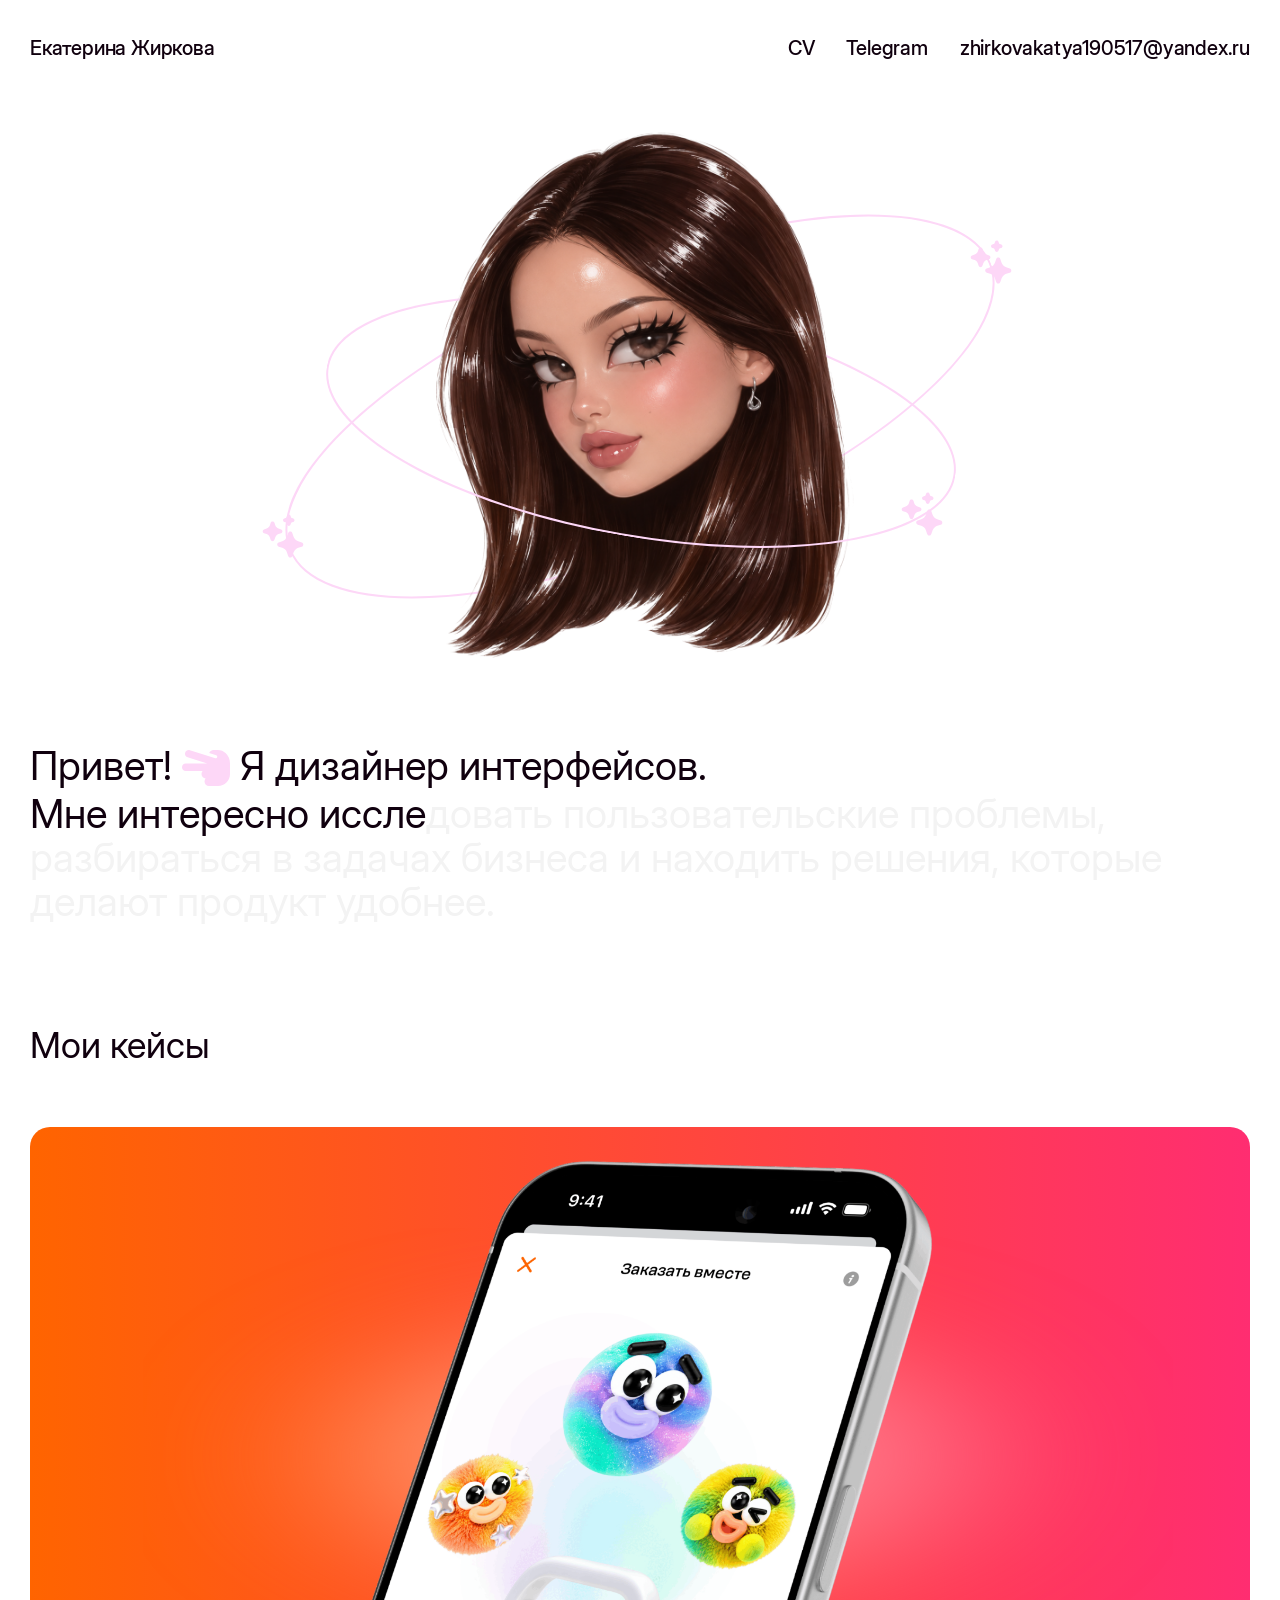
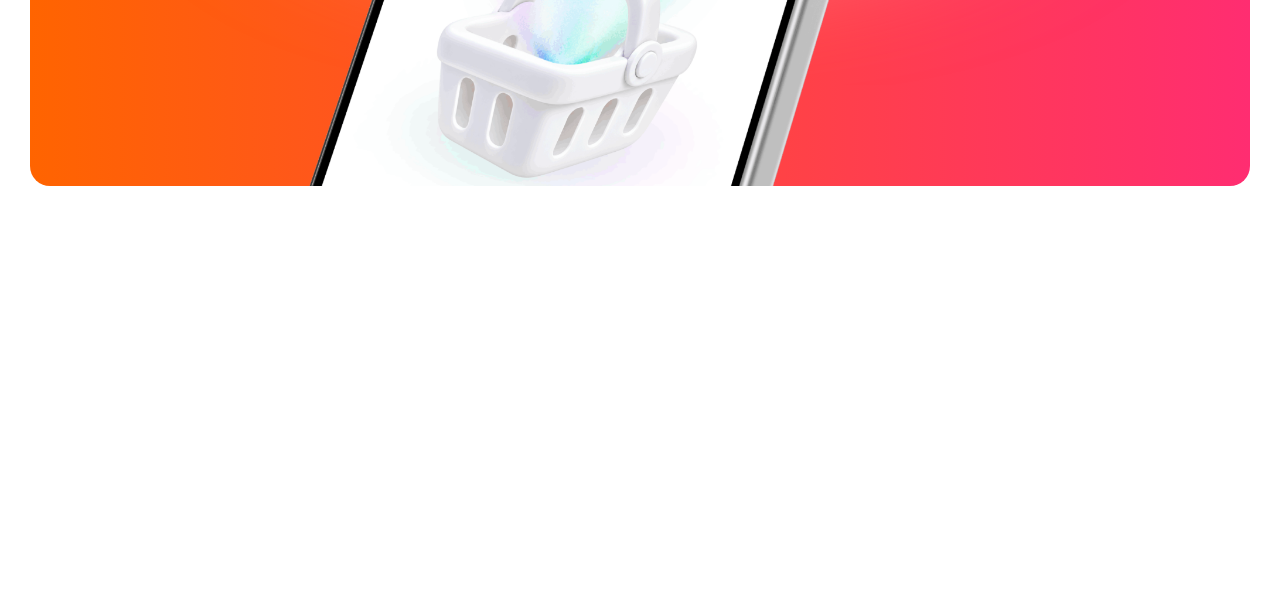
==== commit 9ee7456a: "4 head _ first var" ====
--- a/index.html
+++ b/index.html
@@ -1 +1 @@
-<!doctype html><html lang="ru"><head><meta charset="utf-8"><meta name="viewport" content="width=device-width,initial-scale=1"><title>Екатерина Жиркова — продуктовый дизайнер</title><link rel="stylesheet" href="style.css?v=16"></head><body><div id="app"></div><script src="main.js?v=14"></script></body></html>
+<!doctype html><html lang="ru"><head><meta charset="utf-8"><meta name="viewport" content="width=device-width,initial-scale=1"><title>Екатерина Жиркова — дизайнер интерфейсов</title><link rel="stylesheet" href="style.css?v=19"><link rel="stylesheet" href="home-refresh.css?v=21"></head><body><div id="app"></div><script src="main.js?v=32"></script></body></html>
--- a/style.css
+++ b/style.css
@@ -156,3 +156,10 @@
   .home-card.is-scroll-active+.card-caption .case-caption-title{color:#191919}
   .home-card.is-scroll-active+.card-caption .case-caption-arrow{border-color:#ddd;background:none;color:#191919}
 }
+
+/* Email copy interaction, matching the reference hover behavior. */
+:is(.contacts,.mobile-project-footer nav) .email-copy{position:relative;display:inline-flex;align-items:center;min-width:0;padding:0;border:0;background:none;color:inherit;font:inherit;line-height:inherit;letter-spacing:inherit;text-align:left;white-space:nowrap;cursor:pointer;transition:color .22s ease}
+:is(.contacts,.mobile-project-footer nav) .email-copy:hover,:is(.contacts,.mobile-project-footer nav) .email-copy:focus-visible,:is(.contacts,.mobile-project-footer nav) .email-copy.is-copied{color:#fdd7f7}
+:is(.contacts,.mobile-project-footer nav) .email-copy .copy-pill{position:absolute;right:-9px;top:50%;z-index:1;padding:3px 8px;border-radius:999px;background:#fdd7f7;color:#10000e;font-size:11px;font-weight:600;line-height:15px;letter-spacing:0;opacity:0;transform:translate(4px,-35%) rotate(-8deg) scale(.7);pointer-events:none;box-shadow:0 2px 8px rgba(253,215,247,.32);transition:opacity .22s ease,transform .3s cubic-bezier(.22,1,.36,1)}
+:is(.contacts,.mobile-project-footer nav) .email-copy:hover .copy-pill,:is(.contacts,.mobile-project-footer nav) .email-copy:focus-visible .copy-pill,:is(.contacts,.mobile-project-footer nav) .email-copy.is-copied .copy-pill{opacity:1;transform:translate(0,-50%) rotate(-8deg) scale(1)}
+@media(prefers-reduced-motion:reduce){:is(.contacts,.mobile-project-footer nav) .email-copy,:is(.contacts,.mobile-project-footer nav) .email-copy .copy-pill{transition:none}}
--- a/home-refresh.css
+++ b/home-refresh.css
@@ -0,0 +1,230 @@
+@font-face{font-family:'Inter Display';src:url('assets/inter-display-regular.ttf') format('truetype');font-style:normal;font-weight:400;font-display:swap}
+@font-face{font-family:'Inter Display';src:url('assets/inter-display-medium.ttf') format('truetype');font-style:normal;font-weight:500;font-display:swap}
+@font-face{font-family:'Inter Display';src:url('assets/inter-display-semibold.ttf') format('truetype');font-style:normal;font-weight:600;font-display:swap}
+@font-face{font-family:'Inter Display';src:url('assets/inter-display-light.ttf') format('truetype');font-style:normal;font-weight:300;font-display:swap}
+.home.home-v2{height:1806px!important;color:#10000e;font-family:'Inter Display',sans-serif}
+.home-v2 .home-header{height:68px;top:36px;left:30px;right:30px;display:flex;align-items:center}
+.home-v2 .avatar-trigger{left:0;top:0;width:68px;height:68px}
+.home-v2 .avatar-trigger .avatar{width:68px;height:68px}
+.home-v2 .avatar-trigger .avatar-foreground{position:absolute;inset:0;width:68px;height:68px;pointer-events:none}
+.home-v2 .avatar-trigger .avatar-stroke{position:absolute;left:-3px;top:-3px;width:74px;height:74px;pointer-events:none}
+.home-v2 .name{left:84px;top:22px;font-size:20px;line-height:24px;font-weight:500;letter-spacing:-.2px}
+.home-v2 .home-header .contacts{right:0;top:22px;font-size:20px;line-height:24px;font-weight:500;letter-spacing:-.2px;gap:32px}
+.home-v2 .intro{left:30px;top:254px;width:813px;height:auto;font-size:40px;line-height:44px;letter-spacing:0;font-weight:400;color:#10000e}
+.home-v2 .intro-hand{display:inline-block;vertical-align:top;width:48px;height:48px;margin:0}
+.home-v2 .intro .intro-char{color:#f3f3f3}
+.home-v2 .cases-heading{position:absolute;left:30px;top:581px;margin:0;font-size:40px;line-height:48px;font-weight:400}
+.home-v2 .home-card{left:30px;top:689px!important;width:1220px;height:659px;overflow:visible}
+.home-v2-art{position:relative;width:100%;height:100%;overflow:hidden;border-radius:20px;background:#ff6400}
+.home-v2-glow{position:absolute;left:113px;top:-99px;width:1030px;height:857px;max-width:none}
+.home-v2-phone{position:absolute;left:-30px;top:-110px;width:1200px;height:1200px;max-width:none}
+.home-v2-hover-phone{position:absolute;left:-30px;top:-110px;width:1200px;height:1200px;max-width:none;opacity:0;pointer-events:none;transition:opacity .5s ease}
+.home-v2 .home-v2-hover-phone.is-active{opacity:1}
+.home-v2 .card-caption{left:30px;top:1368px!important;width:1220px;height:80px;margin:0}
+.home-v2 .case-caption-link{height:64px;min-height:64px;border:0}
+.home-v2 .case-caption-leading{display:flex;align-items:center;gap:16px}
+.home-v2 .case-caption-icon{width:64px;height:64px;object-fit:cover}
+.home-v2 .case-caption-copy{display:flex;flex-direction:column;gap:2px}
+.home-v2 .case-caption-title{font-size:20px;line-height:29px;letter-spacing:0;font-weight:500}
+.home-v2 .case-caption-subtitle{font-size:20px;line-height:24px;color:#919191;font-weight:300}
+.home-v2 .case-caption-arrow-icon{width:42px;height:42px;transition:filter .25s ease,transform .25s ease}
+.home-v2 .case-caption-link:hover .case-caption-arrow-icon,
+.home-v2 .home-card:is(:hover,:focus-visible)+.card-caption .case-caption-arrow-icon{filter:brightness(0) saturate(100%) invert(43%) sepia(100%) saturate(3237%) hue-rotate(359deg) brightness(103%) contrast(106%);transform:translate(2px,-2px)}
+.home-v2 .case-caption-line{position:absolute;left:0;bottom:0;width:1220px;height:1px}
+.home-v2 .home-card:is(:hover,:focus-visible) .home-v2-art{transform:translateY(-6px);box-shadow:0 18px 42px rgba(54,31,15,.16)}
+.home-v2 .home-v2-art{transition:transform .55s cubic-bezier(.22,1,.36,1),box-shadow .55s cubic-bezier(.22,1,.36,1),background-color .25s ease}
+.home-v2 .home-footer{left:30px;right:0;top:1598px!important;margin:0;height:228px}
+.home-v2 .home-footer p{position:relative;z-index:2;width:535px;margin:0;font-size:40px;line-height:44px;font-weight:400}
+.home-v2 .footer-bubble{display:inline-flex;width:60px;height:40px;padding:2px 12px;vertical-align:middle;border-radius:300px;background:#fdd7f7;transform:translateY(-3px);cursor:pointer}
+.home-v2 .footer-bubble img{width:36px;height:36px}
+.home-v2 .footer-flowers{position:absolute;left:528px;top:-111px;width:778px;height:438px;object-fit:cover;pointer-events:none}
+.home-v2 .home-footer>.contacts{display:none}
+@media(max-width:1279px){
+ .home.home-v2{display:flex;height:auto!important;min-height:100dvh;padding:28px;overflow:hidden}
+ .home-v2 .home-header{position:relative;left:auto;right:auto;top:auto;width:100%;height:68px;display:flex;gap:16px;padding:0}
+ .home-v2 .avatar-trigger{position:relative;left:auto;top:auto;flex:none}
+ .home-v2 .name{position:static}
+ .home-v2 .home-header .contacts{position:static;margin-left:auto;font-size:clamp(13px,1.6vw,20px);gap:clamp(12px,2.5vw,32px)}
+ .home-v2 .intro{position:relative;left:auto;top:auto;width:min(813px,100%);margin-top:140px;font-size:clamp(32px,4vw,48px);line-height:1.125}
+ .home-v2 .intro-hand{width:1.125em;height:1.125em}
+ .home-v2 .cases-heading{position:relative;left:auto;top:auto;margin-top:60px;font-size:clamp(28px,3.4vw,40px)}
+ .home-v2 .home-card{position:relative;left:auto;top:auto!important;width:100%;height:auto;aspect-ratio:1220/659;margin-top:60px}
+ .home-v2-glow{left:9.26%;top:-15%;width:84.43%;height:130%}
+ .home-v2-phone{left:-2.46%;top:-16.7%;width:98.36%;height:auto}
+ .home-v2-hover-phone{left:-2.46%;top:-16.7%;width:98.36%;height:auto}
+ .home-v2 .card-caption{position:relative;left:auto;top:auto!important;width:100%;height:80px;margin-top:20px}
+ .home-v2 .case-caption-line{width:100%}
+ .home-v2 .home-footer{position:relative;left:auto;right:auto;top:auto!important;width:100%;height:280px;margin-top:150px}
+ .home-v2 .footer-flowers{left:44%;top:-110px;width:63.8%;height:auto}
+}
+@media(max-width:700px){
+ .home.home-v2{display:block;min-height:100dvh;padding:0 16px 36px}
+ .home-v2 .home-header{height:46px;padding-top:32px;box-sizing:content-box}
+ .home-v2 .avatar-trigger,.home-v2 .avatar-trigger .avatar{width:46px;height:46px}
+ .home-v2 .avatar-trigger .avatar{content:normal}
+ .home-v2 .avatar-trigger .avatar-foreground{width:46px;height:46px}
+ .home-v2 .avatar-trigger .avatar-stroke{left:-2px;top:-2px;width:50px;height:50px}
+ .home-v2 .name{font-size:14px;line-height:18px}
+ .home-v2 .home-header .contacts{display:none}
+ .home-v2 .intro{margin-top:60px;font-size:24px;line-height:29px}
+ .home-v2 .intro-hand{width:27px;height:27px;margin-right:3px}
+ .home-v2 .cases-heading{margin-top:60px;font-size:24px;line-height:29px}
+ .home-v2 .home-card{aspect-ratio:361/195;margin-top:28px}
+ .home-v2-art{border-radius:12px}
+ .home-v2 .card-caption{height:50px;margin-top:12px}
+ .home-v2 .case-caption-link{height:42px;min-height:42px}
+ .home-v2 .case-caption-leading{gap:8px}
+ .home-v2 .case-caption-icon{width:36px;height:36px}
+ .home-v2 .case-caption-title{font-size:16px;line-height:19px}
+ .home-v2 .case-caption-subtitle{font-size:12px;line-height:15px}
+ .home-v2 .case-caption-arrow-icon{width:28px;height:28px}
+ .home-v2 .home-footer{height:220px;margin-top:72px}
+ .home-v2 .home-footer p{width:min(100%,300px);font-size:24px;line-height:29px}
+ .home-v2 .footer-bubble{width:43px;height:29px;padding:2px 9px}
+ .home-v2 .footer-bubble img{width:25px;height:25px}
+ .home-v2 .footer-flowers{left:40%;top:35px;width:80%;height:auto}
+}
+@media(prefers-reduced-motion:reduce){.home-v2 .home-v2-art{transition:none}}
+@media(prefers-reduced-motion:reduce){.home-v2-hover-phone{transition:none}}
+
+/* A compact glass header appears after the opening header scrolls away. */
+.home-compact-header{position:fixed;z-index:90;top:16px;left:50%;display:flex;align-items:center;gap:16px;width:min(610px,calc(100vw - 32px));height:56px;padding:8px 18px 8px 8px;border:1px solid rgba(255,255,255,.82);border-radius:999px;background:rgba(255,255,255,.72);box-shadow:0 8px 30px rgba(16,0,14,.1);-webkit-backdrop-filter:blur(20px) saturate(160%);backdrop-filter:blur(20px) saturate(160%);color:#10000e;font-family:'Inter Display',sans-serif;opacity:0;visibility:hidden;pointer-events:none;transform:translate(-50%,-14px) scale(.94);transition:opacity .42s cubic-bezier(.22,1,.36,1),transform .52s cubic-bezier(.22,1,.36,1),visibility .42s}
+.home-compact-header.is-active{opacity:1;visibility:visible;pointer-events:auto;transform:translate(-50%,0) scale(1)}
+.home-compact-header .compact-avatar{position:relative;flex:none;width:38px;height:38px;padding:0;border:0;background:none;cursor:pointer}
+.home-compact-header .compact-avatar img{position:absolute;inset:0;width:38px;height:38px;pointer-events:none}
+.home-compact-header .compact-avatar img:last-child{left:-2px;top:-2px;width:42px;height:42px}
+.home-compact-header .compact-name{display:none}
+.home-compact-header .contacts{display:flex;align-items:center;justify-content:flex-end;gap:24px;width:100%;font-size:15px;font-weight:500;line-height:20px;letter-spacing:-.01em;white-space:nowrap}
+.home-compact-header .contacts a:hover{color:#fdd7f7}
+@media(max-width:700px){
+ .home-compact-header{top:12px;gap:10px;width:calc(100vw - 24px);height:54px;padding:7px 14px 7px 7px}
+ .home-compact-header .compact-name{display:block;margin-right:auto;font-size:13px;font-weight:500;white-space:nowrap}
+ .home-compact-header .contacts{width:auto;gap:12px;font-size:12px}
+ .home-compact-header .contacts .email-copy{display:none}
+}
+@media(max-width:360px){.home-compact-header .contacts a:nth-child(2){display:none}}
+@media(prefers-reduced-motion:reduce){.home-compact-header{transition:none}}
+
+/* Figma 81:143: new portrait composition and updated page geometry. */
+.home.home-v2{height:2301px!important}
+.home-v2 .home-header{top:36px;height:24px;z-index:2}
+.home-v2 .home-header .name{position:static;font-size:20px;line-height:24px;font-weight:500}
+.home-v2 .home-header .contacts{top:0;font-weight:500}
+.home-v2 .home-portrait{position:absolute;left:calc(50% - 403px);top:144px;width:806px;height:564px;padding:0;border:0;background:none;cursor:pointer;overflow:visible}
+.home-v2 .home-portrait img{position:absolute;display:block;max-width:none;pointer-events:none}
+.home-v2 .portrait-face{left:15.01%;top:0;width:69.98%;height:100%;object-fit:contain;z-index:2}
+.home-v2 .portrait-orbit-back{left:3%;top:26.4%;width:94.05%;height:48.76%;transform:rotate(-22.28deg);z-index:1}
+.home-v2 .portrait-orbit-front{left:10.6%;top:33%;width:79.14%;height:41.03%;transform:rotate(9.93deg);z-index:3}
+.home-v2 .portrait-face-front{position:absolute;left:15.01%;top:15.07%;width:69.98%;height:39.54%;overflow:hidden;z-index:4;pointer-events:none}
+.home-v2 .portrait-face-front img{left:0;top:-38.12%;width:100%;height:252.91%;object-fit:fill}
+.home-v2 .portrait-star{width:6.2%;height:8.87%;z-index:5}
+.home-v2 .portrait-star-left{left:2.61%;top:69.33%}
+.home-v2 .portrait-star-right{left:81.9%;top:65.43%}
+.home-v2 .portrait-star-top{left:90.45%;top:20.74%}
+.home-v2 .intro{top:808px;width:1220px}
+.home-v2 .cases-heading{top:1107px;font-size:36px;line-height:44px}
+.home-v2 .home-card{top:1211px!important}
+.home-v2-art{background:linear-gradient(90.239deg,#ff6400 .1116%,#ff2d71 99.888%)}
+.home-v2-glow{left:113px;top:101px;width:1030px;height:457px}
+.home-v2 .card-caption{top:1890px!important}
+.home-v2 .home-footer{top:2090px!important;height:211px}
+.home-v2 .footer-flowers{left:313px;top:-205px;width:990px;height:557px;object-fit:fill;opacity:.8}
+.home-compact-header .compact-avatar img{inset:0;width:38px;height:38px;object-fit:contain}
+.home-compact-header .compact-avatar img:last-child{left:0;top:0;width:38px;height:38px}
+@media(max-width:1279px){
+ .home.home-v2{height:auto!important}
+ .home-v2 .home-header{top:auto;height:24px}
+ .home-v2 .home-portrait{position:relative;left:auto;top:auto;align-self:center;width:min(806px,100%);height:auto;aspect-ratio:806/564;margin-top:64px}
+ .home-v2 .intro{top:auto;width:100%;margin-top:85px}
+ .home-v2 .cases-heading{top:auto;margin-top:105px}
+ .home-v2 .home-card{top:auto!important;margin-top:60px}
+ .home-v2-glow{left:9.26%;top:15.3%;width:84.43%;height:69.35%}
+ .home-v2 .card-caption{top:auto!important}
+ .home-v2 .home-footer{top:auto!important;height:240px;margin-top:120px}
+ .home-v2 .footer-flowers{left:35%;top:-82px;width:75%;height:auto}
+}
+@media(max-width:700px){
+ .home-v2 .home-header{height:24px;padding-top:32px}
+ .home-v2 .home-header .name{font-size:14px;line-height:18px}
+ .home-v2 .home-portrait{width:100%;margin-top:42px}
+ .home-v2 .intro{margin-top:58px;font-size:24px;line-height:29px}
+ .home-v2 .cases-heading{margin-top:70px;font-size:24px;line-height:29px}
+ .home-v2 .home-card{margin-top:28px}
+ .home-v2 .home-footer{height:220px;margin-top:72px}
+ .home-v2 .footer-flowers{left:42%;top:45px;width:85%;height:auto}
+}
+
+/* Figma 86:141 spacing and the star's hover state. */
+.home.home-v2{height:2196px!important}
+.home-v2 .home-portrait{top:120px}
+.home-v2 .intro{top:744px}
+.home-v2 .cases-heading{top:1023px}
+.home-v2 .home-card{top:1127px!important}
+.home-v2 .card-caption{top:1806px!important}
+.home-v2 .home-footer{top:2006px!important}
+.home-v2 .home-star-trigger{position:absolute;z-index:6;left:258px;top:511px;width:50px;height:50px;padding:0;border:0;background:none;cursor:pointer}
+.home-v2 .home-star-trigger img{position:absolute;inset:0;display:block;width:50px;height:50px;pointer-events:none;transition:transform .45s cubic-bezier(.22,1,.36,1),opacity .24s ease}
+.home-v2 .home-star-trigger .star-hover{opacity:0}
+.home-v2 .home-star-trigger:is(:hover,:focus-visible) img{transform:rotate(90deg)}
+.home-v2 .home-star-trigger:is(:hover,:focus-visible) .star-rest{opacity:0}
+.home-v2 .home-star-trigger:is(:hover,:focus-visible) .star-hover{opacity:1}
+.home-v2 .home-star-trigger:focus{outline:none}
+.home-v2 .home-star-hint{position:absolute;z-index:7;left:258px;top:409px;display:flex;flex-direction:column;gap:4px;width:352px;height:90px;padding:12px;border-radius:12px;background:#fff;box-shadow:0 0 11px rgba(99,0,83,.06);opacity:0;visibility:hidden;pointer-events:none;transform:translateY(8px);transition:opacity .24s ease,transform .3s cubic-bezier(.22,1,.36,1),visibility .3s}
+.home-v2 .home-star-trigger:is(:hover,:focus-visible)+.home-star-hint{opacity:1;visibility:visible;transform:translateY(0)}
+.home-v2 .home-star-hint-title{display:flex;align-items:center;gap:4px;color:#10000e;font-size:20px;line-height:24px;font-weight:500;letter-spacing:-.2px;white-space:nowrap}
+.home-v2 .home-star-hint-title img{width:20px;height:20px;object-fit:contain}
+.home-v2 .home-star-hint-detail{color:#919191;font-size:16px;line-height:19px;font-weight:300}
+.home-v2 .footer-flowers{top:-205px}
+@media(max-width:1279px){
+ .home-v2 .footer-flowers{top:-82px}
+ .home.home-v2{height:auto!important}
+ .home-v2 .home-portrait,.home-v2 .intro,.home-v2 .cases-heading,.home-v2 .home-card,.home-v2 .card-caption,.home-v2 .home-footer{top:auto!important}
+ .home-v2 .home-star-trigger{left:calc(50% - min(806px,100vw - 56px)*.474);top:calc(116px + min(806px,100vw - 56px)*.485)}
+ .home-v2 .home-star-hint{left:calc(50% - min(806px,100vw - 56px)*.474);top:calc(14px + min(806px,100vw - 56px)*.485)}
+}
+@media(max-width:700px){
+ .home-v2 .footer-flowers{top:45px}
+ .home-v2 .home-star-trigger{left:calc(16px + (100vw - 32px)*.026);top:calc(98px + (100vw - 32px)*.485);width:28px;height:28px;transform:none}
+ .home-v2 .home-star-trigger img{width:28px;height:28px}
+ .home-v2 .home-star-hint{left:16px;top:calc((100vw - 32px)*.485 - 4px);width:min(352px,calc(100vw - 32px));height:auto;min-height:90px}
+ .home-v2 .home-star-hint-title{font-size:16px;line-height:20px}
+ .home-v2 .home-star-hint-detail{font-size:13px;line-height:16px}
+}
+@media(prefers-reduced-motion:reduce){.home-v2 .home-star-trigger img,.home-v2 .home-star-hint{transition:none}}
+
+/* The other two Figma star tooltips share the first star's interaction. */
+.home-v2 .home-star-trigger--tech{left:966px;top:237px}
+.home-v2 .home-star-trigger--english{left:897px;top:489px;z-index:8}
+.home-v2 .home-star-hint--tech{left:662px;top:299px;width:354px}
+.home-v2 .home-star-hint--english{left:637px;top:551px;width:310px}
+@media(max-width:1279px){
+ .home-v2 .home-star-trigger--tech{left:calc(50% + min(806px,100vw - 56px)*.4045);top:calc(116px + min(806px,100vw - 56px)*.1452)}
+ .home-v2 .home-star-trigger--english{left:calc(50% + min(806px,100vw - 56px)*.319);top:calc(116px + min(806px,100vw - 56px)*.458)}
+ .home-v2 .home-star-hint--tech{left:calc(50% - min(806px,100vw - 56px)*.05);top:calc(178px + min(806px,100vw - 56px)*.1452)}
+ .home-v2 .home-star-hint--english{left:calc(50% - min(806px,100vw - 56px)*.004);top:calc(178px + min(806px,100vw - 56px)*.458)}
+}
+@media(max-width:700px){
+ .home-v2 .home-star-trigger--tech{left:calc(50% + (100vw - 32px)*.4045 - 14px);top:calc(98px + (100vw - 32px)*.1452)}
+ .home-v2 .home-star-trigger--english{left:calc(50% + (100vw - 32px)*.319 - 14px);top:calc(98px + (100vw - 32px)*.458)}
+ .home-v2 .home-star-hint--tech,.home-v2 .home-star-hint--english{left:16px;top:calc(140px + (100vw - 32px)*.1452);width:min(354px,calc(100vw - 32px))}
+ .home-v2 .home-star-hint--english{top:calc(140px + (100vw - 32px)*.458)}
+}
+
+.portrait-cursor{position:fixed;z-index:100;left:0;top:0;display:flex;align-items:center;justify-content:center;height:40px;padding:8px 12px;border-radius:300px;background:#ffa8f2;color:#fff;font-family:'Inter Display',sans-serif;font-size:20px;font-weight:600;line-height:24px;letter-spacing:-.2px;white-space:nowrap;pointer-events:none;user-select:none;will-change:transform}
+.portrait-cursor[hidden]{display:none}
+@media(hover:none){.portrait-cursor{display:none!important}}
+
+/* Keep the complete flower artwork as a quiet accent in the footer corner. */
+.home-v2 .footer-flowers{left:auto;right:20px;top:auto;bottom:45px;width:340px;height:auto;object-fit:contain;opacity:.28}
+@media(max-width:1279px){.home-v2 .footer-flowers{right:0;bottom:0;width:min(30%,230px)}}
+@media(max-width:700px){.home-v2 .footer-flowers{width:120px}}
+
+/* Footer layout from Figma frame 81:143. */
+.home-v2 .home-footer p{width:445px;font-size:32px;line-height:36px}
+.home-v2 .footer-bubble{position:absolute;left:251px;top:39px;width:52px;height:32px;padding:2px 12px;transform:none}
+.home-v2 .footer-bubble img{width:28px;height:28px}
+@media(max-width:700px){
+ .home-v2 .home-footer p{width:min(100%,300px);font-size:24px;line-height:29px}
+ .home-v2 .footer-bubble{position:relative;left:auto;top:auto;width:43px;height:29px;padding:2px 9px;transform:translateY(-3px)}
+ .home-v2 .footer-bubble img{width:25px;height:25px}
+}
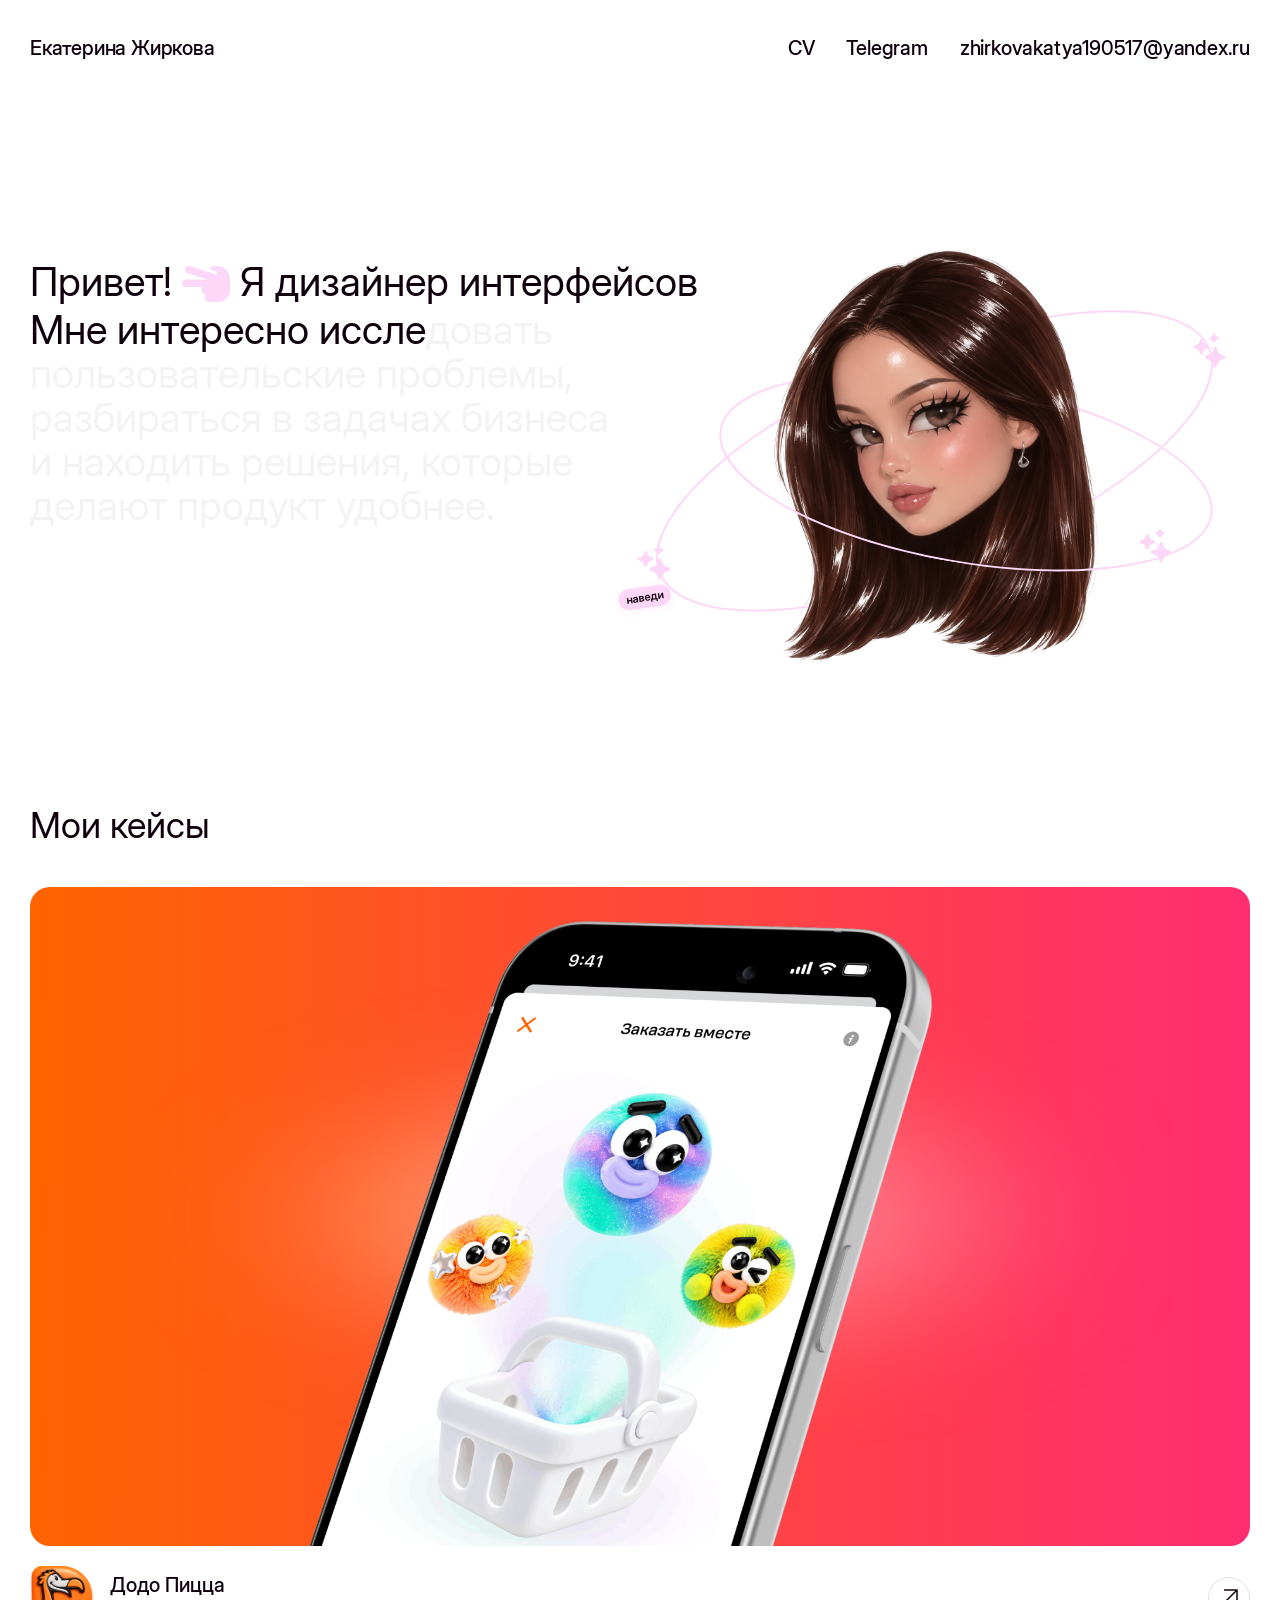
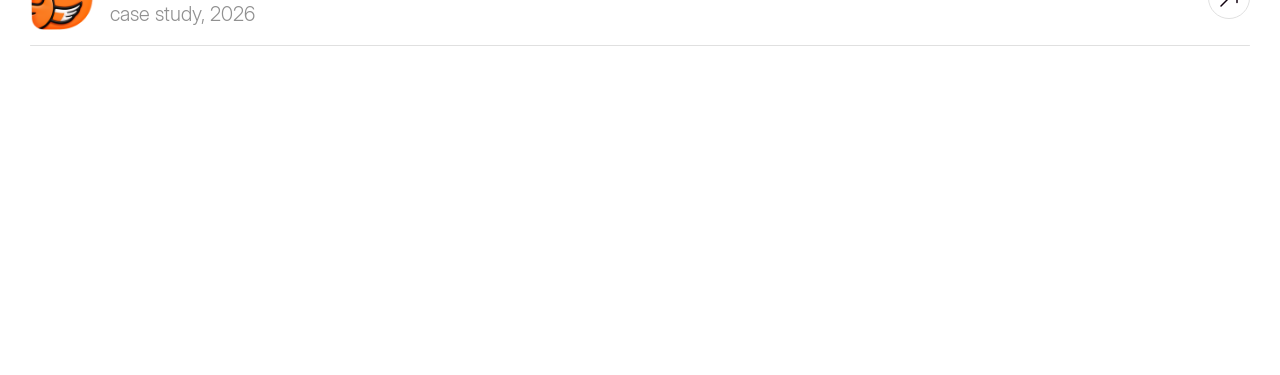
==== commit 09089460: "5 head _ sec var" ====
--- a/index.html
+++ b/index.html
@@ -1 +1 @@
-<!doctype html><html lang="ru"><head><meta charset="utf-8"><meta name="viewport" content="width=device-width,initial-scale=1"><title>Екатерина Жиркова — дизайнер интерфейсов</title><link rel="stylesheet" href="style.css?v=19"><link rel="stylesheet" href="home-refresh.css?v=21"></head><body><div id="app"></div><script src="main.js?v=32"></script></body></html>
+<!doctype html><html lang="ru"><head><meta charset="utf-8"><meta name="viewport" content="width=device-width,initial-scale=1"><title>Екатерина Жиркова — дизайнер интерфейсов</title><link rel="stylesheet" href="style.css?v=19"><link rel="stylesheet" href="home-refresh.css?v=29"></head><body><div id="app"></div><script src="main.js?v=40"></script></body></html>
--- a/home-refresh.css
+++ b/home-refresh.css
@@ -228,3 +228,69 @@
  .home-v2 .footer-bubble{position:relative;left:auto;top:auto;width:43px;height:29px;padding:2px 9px;transform:translateY(-3px)}
  .home-v2 .footer-bubble img{width:25px;height:25px}
 }
+
+/* Figma 96:352: side by side introduction and portrait. */
+.home.home-v2{height:1975px!important}
+.home-v2 .intro{top:260px;width:679px}
+.home-v2 .cases-heading{top:820px}
+.home-v2 .home-card{top:904px!important}
+.home-v2 .card-caption{top:1583px!important}
+.home-v2 .home-footer{top:1803px!important}
+.home-v2 .home-portrait{left:593px;top:240px;width:657px;height:460px}
+.home-v2 .portrait-face{left:15.017%;top:0;width:70%;height:100%}
+.home-v2 .portrait-orbit-back{left:2.959%;top:25.6%;width:94.084%;height:48.751%}
+.home-v2 .portrait-orbit-front{left:15.44%;top:32.09%;width:79.17%;height:41.024%}
+.home-v2 .portrait-face-front{left:15.017%;top:15.068%;width:70%;height:39.533%}
+.home-v2 .home-star-trigger{left:610.125px;top:554.771px;width:40.7735px;height:40.7735px}
+.home-v2 .home-star-trigger img{width:40.7735px;height:40.7735px}
+.home-v2 .home-star-hint{left:610.125px;top:452.771px}
+.home-v2 .home-star-trigger--tech{left:1187.477px;top:334.594px}
+.home-v2 .home-star-hint--tech{left:883.477px;top:396.594px}
+.home-v2 .home-star-trigger--english{left:1131.21px;top:536.831px}
+.home-v2 .home-star-hint--english{left:871.21px;top:598.831px}
+@media(max-width:1279px){
+ .home.home-v2{height:auto!important}
+ .home-v2 .home-portrait{position:relative;left:auto;top:auto;width:min(657px,100%);height:auto;aspect-ratio:657/460}
+ .home-v2 .intro,.home-v2 .cases-heading,.home-v2 .home-card,.home-v2 .card-caption,.home-v2 .home-footer{top:auto!important}
+ .home-v2 .intro{width:min(679px,100%)}
+ .home-v2 .home-star-trigger{left:calc((100% - min(657px,100vw - 56px))/2 + min(657px,100vw - 56px)*.02606);top:calc(116px + min(657px,100vw - 56px)*.4791);width:calc(min(657px,100vw - 56px)*.06206);height:calc(min(657px,100vw - 56px)*.06206)}
+ .home-v2 .home-star-trigger img{width:100%;height:100%}
+ .home-v2 .home-star-trigger--tech{left:calc((100% - min(657px,100vw - 56px))/2 + min(657px,100vw - 56px)*.9048);top:calc(116px + min(657px,100vw - 56px)*.144)}
+ .home-v2 .home-star-trigger--english{left:calc((100% - min(657px,100vw - 56px))/2 + min(657px,100vw - 56px)*.8192);top:calc(116px + min(657px,100vw - 56px)*.4518)}
+ .home-v2 .home-star-hint{left:clamp(28px,35vw,610px);top:calc(14px + min(657px,100vw - 56px)*.4791)}
+ .home-v2 .home-star-hint--tech{left:auto;right:28px;top:calc(178px + min(657px,100vw - 56px)*.144)}
+ .home-v2 .home-star-hint--english{left:auto;right:28px;top:calc(178px + min(657px,100vw - 56px)*.4518)}
+}
+@media(max-width:700px){
+ .home-v2 .home-star-trigger{left:calc(16px + (100vw - 32px)*.02606);top:calc(98px + (100vw - 32px)*.4791);width:28px;height:28px}
+ .home-v2 .home-star-trigger--tech{left:calc(16px + (100vw - 32px)*.9048);top:calc(98px + (100vw - 32px)*.144)}
+ .home-v2 .home-star-trigger--english{left:calc(16px + (100vw - 32px)*.8192);top:calc(98px + (100vw - 32px)*.4518)}
+ .home-v2 .home-star-hint{left:16px;top:calc((100vw - 32px)*.4791 - 4px)}
+ .home-v2 .home-star-hint--tech,.home-v2 .home-star-hint--english{left:16px;right:auto;top:calc(140px + (100vw - 32px)*.144)}
+ .home-v2 .home-star-hint--english{top:calc(140px + (100vw - 32px)*.4518)}
+}
+
+@media(max-width:1279px){.home-v2 .intro br:not(:first-of-type){display:none}}
+
+/* Figma 96:352, updated layout and three-second hover cue. */
+.home-v2 .cases-heading{top:803px}
+.home-v2 .home-card{top:887px!important}
+.home-v2 .card-caption{top:1566px!important}
+.home-v2 .home-footer{top:1786px!important}
+.home-v2 .home-portrait{left:618px;top:240px;width:632px;height:442.424px}
+.home-v2 .home-star-trigger{left:634.473px;top:542.794px;width:39.222px;height:39.222px}
+.home-v2 .home-star-trigger img{width:100%;height:100%}
+.home-v2 .home-star-trigger--tech{left:1189.856px;top:330.995px}
+.home-v2 .home-star-trigger--english{left:1135.73px;top:525.536px}
+.home-v2 .home-hover-cue{position:absolute;left:618px;top:585px;z-index:7;pointer-events:none;opacity:1;transform:rotate(-8deg);transition:opacity .35s ease}
+.home-v2 .home-hover-cue span{display:inline-block;padding:3px 8px;border-radius:999px;background:#fdd7f7;color:#10000e;font-size:11px;font-weight:600;line-height:15px;letter-spacing:0;white-space:nowrap;box-shadow:0 2px 8px rgba(253,215,247,.32)}
+.home-v2 .home-hover-cue.is-hidden{opacity:0}
+@media(max-width:1279px){
+ .home-v2 .cases-heading,.home-v2 .home-card,.home-v2 .card-caption,.home-v2 .home-footer{top:auto!important}
+ .home-v2 .home-portrait{left:auto;top:auto;width:min(632px,100%);height:auto;aspect-ratio:632/442.424}
+ .home-v2 .home-hover-cue{display:none}
+}
+@media(max-width:700px){
+ .home-v2 .home-star-trigger,.home-v2 .home-star-trigger--tech,.home-v2 .home-star-trigger--english{width:28px;height:28px}
+}
+@media(prefers-reduced-motion:reduce){.home-v2 .home-hover-cue{transition:none}}
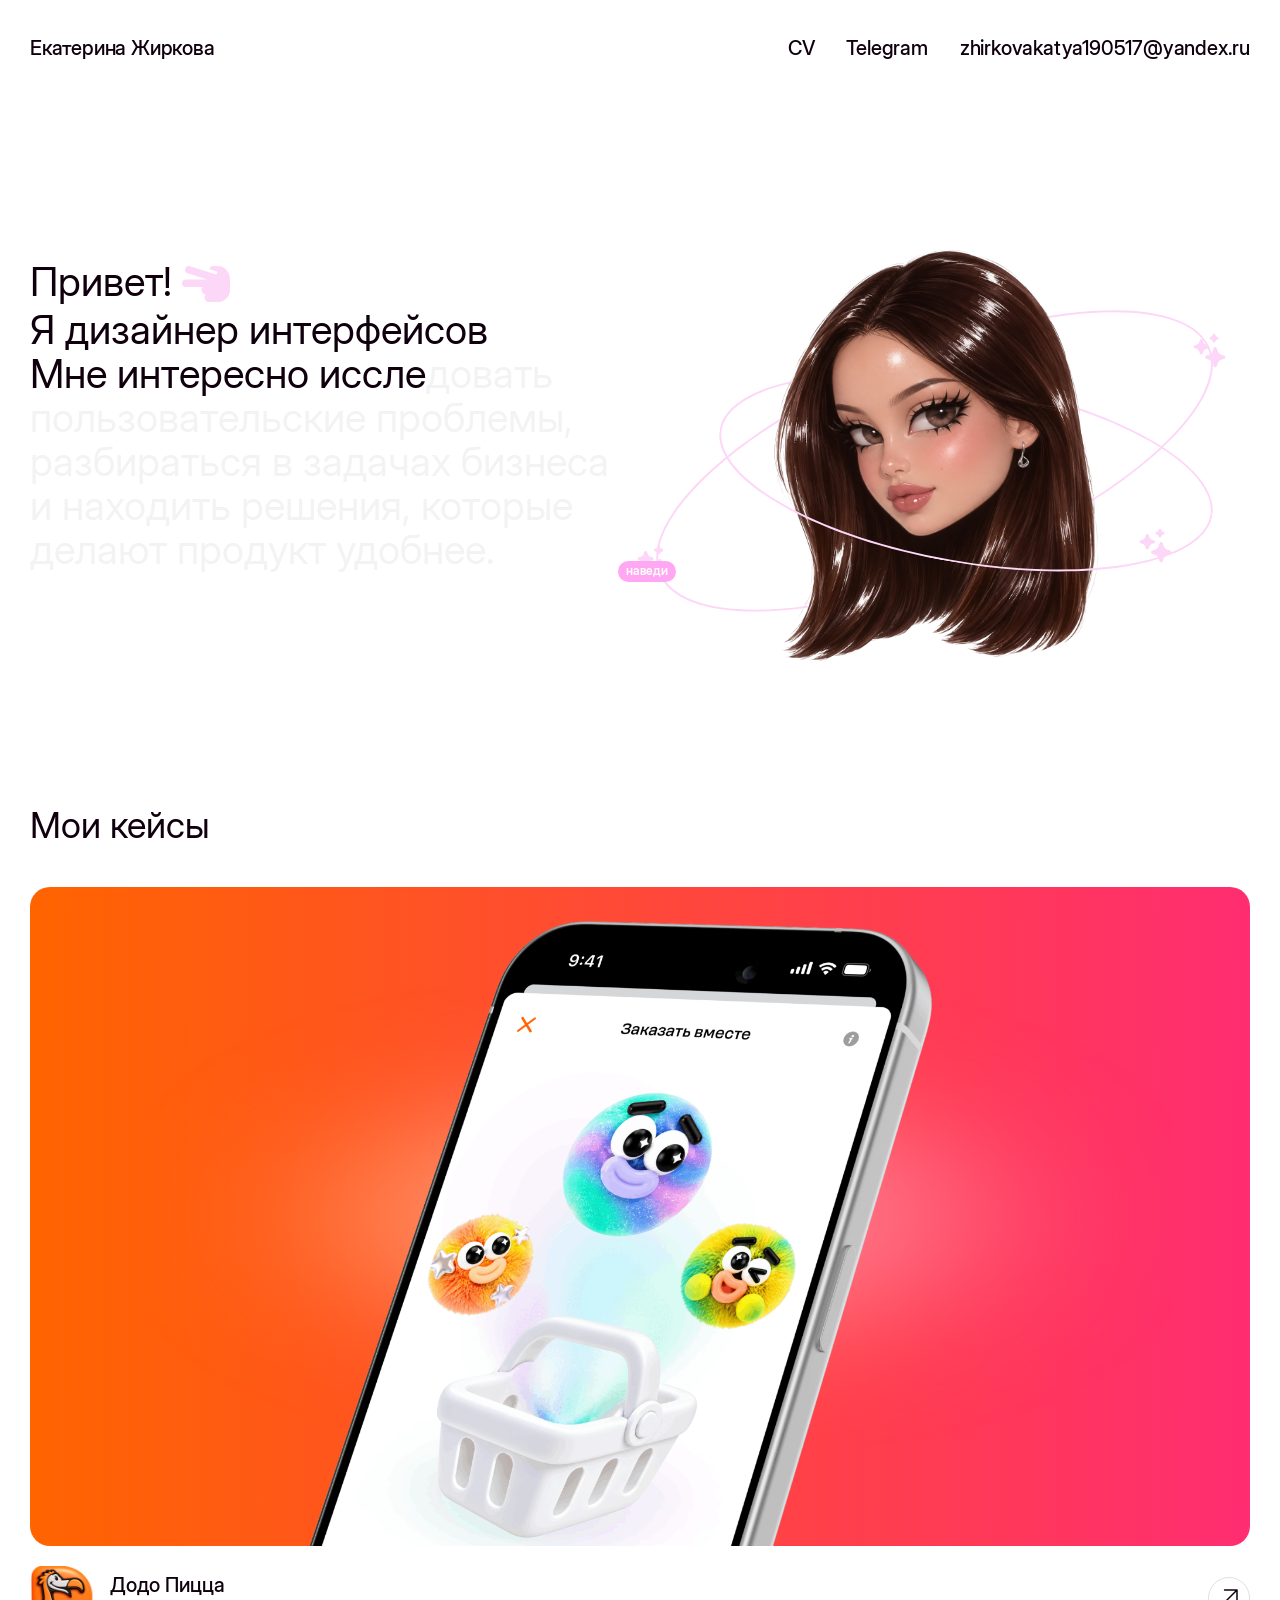
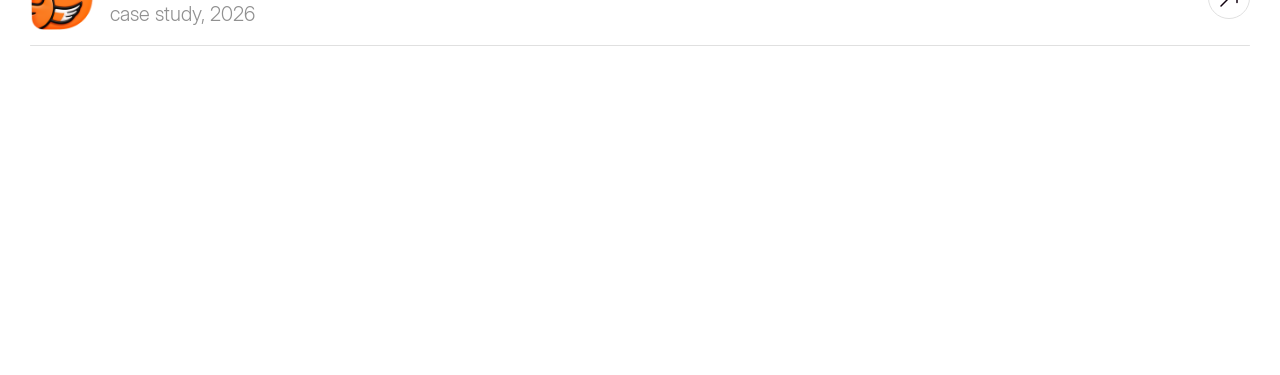
==== commit 52810f7c: "6 mobile" ====
--- a/index.html
+++ b/index.html
@@ -1 +1 @@
-<!doctype html><html lang="ru"><head><meta charset="utf-8"><meta name="viewport" content="width=device-width,initial-scale=1"><title>Екатерина Жиркова — дизайнер интерфейсов</title><link rel="stylesheet" href="style.css?v=19"><link rel="stylesheet" href="home-refresh.css?v=29"></head><body><div id="app"></div><script src="main.js?v=40"></script></body></html>
+<!doctype html><html lang="ru"><head><meta charset="utf-8"><meta name="viewport" content="width=device-width,initial-scale=1"><title>Екатерина Жиркова — дизайнер интерфейсов</title><link rel="stylesheet" href="style.css?v=19"><link rel="stylesheet" href="home-refresh.css?v=40"></head><body><div id="app"></div><script src="main.js?v=45"></script></body></html>
--- a/home-refresh.css
+++ b/home-refresh.css
@@ -294,3 +294,108 @@
  .home-v2 .home-star-trigger,.home-v2 .home-star-trigger--tech,.home-v2 .home-star-trigger--english{width:28px;height:28px}
 }
 @media(prefers-reduced-motion:reduce){.home-v2 .home-hover-cue{transition:none}}
+
+/* Figma 108:450 — mobile home, iPhone 16 (393 × 1251). */
+.mobile-menu-toggle,.mobile-menu-panel{display:none}
+@media(max-width:700px){
+ .home.home-v2{position:relative;display:block;width:100%;height:1251px!important;min-height:1251px;margin:0!important;padding:0;overflow:hidden;transform:none}
+ .home-v2 .home-header{position:absolute;left:16px;right:16px;top:30px!important;display:flex;align-items:center;justify-content:space-between;width:auto;height:24px;padding:0;z-index:20}
+ .home-v2 .home-header .name{font-size:14px;line-height:17px;letter-spacing:-.14px}
+ .home-v2 .mobile-menu-toggle{display:grid;place-items:center;width:24px;height:24px;padding:0;border:0;background:none}
+ .home-v2 .mobile-menu-toggle img{display:block;width:24px;height:24px}
+ .home-v2 .mobile-menu-panel:not([hidden]){position:absolute;left:16px;right:16px;top:62px;z-index:25;display:block;padding:16px;border:1px solid #f1f1f1;border-radius:16px;background:rgba(255,255,255,.96);box-shadow:0 10px 30px rgba(16,0,14,.1);backdrop-filter:blur(14px)}
+ .home-v2 .mobile-menu-panel .contacts{display:flex;flex-direction:column;align-items:flex-start;gap:12px;font-size:14px;font-weight:500;line-height:18px;letter-spacing:-.14px}
+ .home-v2 .home-portrait{position:absolute;left:16px;top:105px!important;width:calc(100% - 32px);height:auto;aspect-ratio:361/252.714;margin:0}
+ .home-v2 .portrait-orbit-back{content:url('assets/home-mobile-orbit-back.svg')}
+ .home-v2 .portrait-orbit-front{content:url('assets/home-mobile-orbit-front.svg')}
+ .home-v2 .home-star-trigger,.home-v2 .home-star-trigger--tech,.home-v2 .home-star-trigger--english{width:22.404px;height:22.404px}
+ .home-v2 .home-star-trigger{left:calc(16px + (100vw - 32px)*.03081);top:calc(105px + (100vw - 32px)*.46688)}
+ .home-v2 .home-star-trigger--tech{left:calc(16px + (100vw - 32px)*.90483);top:calc(105px + (100vw - 32px)*.14399)}
+ .home-v2 .home-star-trigger--english{left:calc(16px + (100vw - 32px)*.81919);top:calc(105px + (100vw - 32px)*.45169)}
+ .home-v2 .home-star-trigger .star-rest{content:url('assets/home-mobile-star-left.svg')}
+ .home-v2 .home-star-trigger--tech .star-rest{content:url('assets/home-mobile-star-top.svg')}
+ .home-v2 .home-star-trigger--english .star-rest{content:url('assets/home-mobile-star-right.svg')}
+ .home-v2 .home-star-trigger img{width:100%;height:100%}
+ .home-v2 .home-star-hint,.home-v2 .home-star-hint--tech,.home-v2 .home-star-hint--english{left:16px;right:16px;top:365px;width:calc(100% - 32px)}
+ .home-v2 .intro{position:absolute;left:16px;top:406px!important;width:calc(100% - 32px);height:auto;margin:0;font-size:24px;line-height:28px;letter-spacing:0}
+ .home-v2 .intro::first-line{line-height:36px}
+ .home-v2 .intro br:nth-of-type(-n+2){display:block}
+ .home-v2 .intro br:nth-of-type(n+3){display:none}
+ .home-v2 .intro-hand{content:url('assets/home-mobile-hand.svg');width:28px;height:28px;margin:0 0 0 4px;vertical-align:middle}
+ .home-v2 .cases-heading{position:absolute;left:16px;top:670px!important;margin:0;font-size:20px;line-height:24px}
+ .home-v2 .home-card{position:absolute;left:16px;top:718px!important;width:calc(100% - 32px);height:auto;aspect-ratio:361/240;margin:0}
+ .home-v2 .home-v2-art{border-radius:20px}
+ .home-v2 .home-v2-glow{content:url('assets/home-mobile-card-glow.svg');left:-32px;top:-61px;width:425px;height:363px}
+ .home-v2 .home-v2-phone,.home-v2 .home-v2-hover-phone{left:-14.127%;top:-17.5%;width:121.884%;height:auto}
+ .home-v2 .card-caption{position:absolute;left:16px;top:970px!important;width:calc(100% - 32px);height:44px;margin:0}
+ .home-v2 .case-caption-link{height:32px;min-height:32px}
+ .home-v2 .case-caption-leading{gap:8px}
+ .home-v2 .case-caption-icon{width:32px;height:32px}
+ .home-v2 .case-caption-copy{gap:0}
+ .home-v2 .case-caption-title{font-size:14px;line-height:17px}
+ .home-v2 .case-caption-subtitle{font-size:12px;line-height:15px}
+ .home-v2 .case-caption-arrow-icon{content:url('assets/home-mobile-case-arrow.svg');width:24px;height:24px;padding:6px;border:.5px solid #f1f1f1;border-radius:50%}
+ .home-v2 .case-caption-line{content:url('assets/home-mobile-case-line.svg');width:100%;height:1px}
+ .home-v2 .home-footer{position:absolute;left:16px;right:16px;top:1074px!important;width:auto;height:141px;margin:0}
+ .home-v2 .home-footer p{width:237px;font-family:'SF Pro',-apple-system,BlinkMacSystemFont,sans-serif;font-size:20px;line-height:24px;font-weight:400;color:#191919}
+ .home-v2 .footer-bubble{position:absolute;left:164px;top:26px;width:32px;height:20px;padding:0;transform:none}
+ .home-v2 .footer-bubble img{content:url('assets/home-mobile-footer-bubble.svg');width:20px;height:20px;margin:auto}
+ .home-v2 .home-footer>.contacts{position:absolute;left:0;top:74px;display:flex;flex-direction:column;align-items:flex-start;gap:8px;width:auto;padding:0;font-size:14px;font-weight:500;line-height:17px;letter-spacing:-.14px;white-space:nowrap}
+ .home-v2 .home-hover-cue{display:none}
+}
+@media(max-width:370px){
+ .home.home-v2{height:1285px!important;min-height:1285px}
+ .home-v2 .cases-heading{top:690px!important}
+ .home-v2 .home-card{top:738px!important}
+ .home-v2 .card-caption{top:calc(738px + (100vw - 32px)*240/361 + 12px)!important}
+ .home-v2 .home-footer{top:1094px!important}
+}
+@media(max-width:700px){
+ .home-v2 .home-card.is-scroll-active+.card-caption .case-caption-title,
+ .home-v2 .home-card:is(:hover,:focus-visible)+.card-caption .case-caption-title,
+ .home-v2 .case-caption-link:is(:hover,:focus-visible) .case-caption-title{color:#10000e}
+}
+
+.home-v2 .home-hover-cue .mobile-cue-label{display:none}
+@media(max-width:700px){
+ .home-v2 .home-hover-cue{display:flex;align-items:center;justify-content:center;left:16px;top:292px;width:40px;height:18px;padding:2px 8px 4px;border-radius:300px;background:#ffa7f2;box-shadow:none;transform:none}
+ .home-v2 .home-hover-cue .desktop-cue-label{display:none}
+ .home-v2 .home-hover-cue .mobile-cue-label{display:block;padding:0;background:none;color:#fff;font-size:10px;font-weight:600;line-height:12px;box-shadow:none}
+}
+@media(max-width:700px){
+ .home.home-v2{--left-star-x:calc(16px + (100vw - 32px)*.03081);--left-star-y:calc(105px + (100vw - 32px)*.46688);--tech-star-x:calc(16px + (100vw - 32px)*.90483);--tech-star-y:calc(105px + (100vw - 32px)*.14399);--english-star-x:calc(16px + (100vw - 32px)*.81919);--english-star-y:calc(105px + (100vw - 32px)*.4932);display:flex;flex-direction:column;height:auto!important;min-height:0;overflow:hidden}
+ .home-v2 .home-star-trigger:not(.home-star-trigger--tech):not(.home-star-trigger--english){left:var(--left-star-x);top:var(--left-star-y)}
+ .home-v2 .home-star-trigger--tech{left:var(--tech-star-x);top:var(--tech-star-y)}
+ .home-v2 .home-star-trigger--english{left:var(--english-star-x);top:var(--english-star-y)}
+ .home-v2 .home-hover-cue{left:calc(var(--left-star-x) + 28.404px);top:calc(var(--left-star-y) + 2.202px)}
+ .home-v2 .home-portrait{position:relative;left:auto;top:auto!important;flex:none;width:calc(100% - 32px);margin:105px 16px 0}
+ .home-v2 .intro{position:relative;left:auto;top:auto!important;flex:none;width:calc(100% - 32px);margin:48px 16px 0}
+ .home-v2 .cases-heading{position:relative;left:auto;top:auto!important;flex:none;margin:60px 16px 0}
+ .home-v2 .home-card{position:relative;left:auto;top:auto!important;flex:none;width:calc(100% - 32px);margin:24px 16px 0}
+ .home-v2 .card-caption{position:relative;left:auto;top:auto!important;flex:none;width:calc(100% - 32px);margin:12px 16px 0}
+ .home-v2 .home-footer{position:relative;left:auto;right:auto;top:auto!important;flex:none;width:calc(100% - 32px);margin:60px 16px 36px}
+ .home-v2 .home-star-hint,.home-v2 .home-star-hint--tech,.home-v2 .home-star-hint--english{right:auto;display:flex;width:max-content;max-width:calc(100% - 32px);height:auto;min-height:0;padding:8px;gap:4px;border-radius:12px}
+ .home-v2 .home-star-hint{left:calc(var(--left-star-x) + 2px);top:calc(var(--left-star-y) - 71px)}
+ .home-v2 .home-star-hint--tech{left:calc(var(--tech-star-x) + 22.404px - 217px);top:calc(var(--tech-star-y) + 28.404px)}
+ .home-v2 .home-star-hint--english{left:calc(var(--english-star-x) + 22.404px - 230px);top:calc(var(--english-star-y) + 28.404px)}
+ .home-v2 .home-star-hint-title{font-size:13px;line-height:16px;font-weight:500;letter-spacing:-.13px}
+ .home-v2 .home-star-hint-title img{width:16px;height:16px}
+ .home-v2 .home-star-hint-detail{font-size:12px;line-height:15px;font-weight:300}
+ .home-v2 .home-star-hint:not(.home-star-hint--tech):not(.home-star-hint--english) .home-star-hint-detail{width:240px}
+ .home-v2 .home-star-hint--tech .home-star-hint-detail{width:201px}
+ .home-v2 .home-star-hint--english .home-star-hint-detail{width:214px}
+ .home-v2 .home-star-trigger.is-open img{transform:rotate(90deg)}
+ .home-v2 .home-star-trigger.is-open .star-rest{opacity:0}
+ .home-v2 .home-star-trigger.is-open .star-hover{opacity:1}
+ .home-v2 .home-star-trigger.is-open+.home-star-hint{opacity:1;visibility:visible;transform:translateY(0)}
+ .home-v2 .home-star-trigger:not(.is-open) img{transform:none}
+ .home-v2 .home-star-trigger:not(.is-open) .star-rest{opacity:1}
+ .home-v2 .home-star-trigger:not(.is-open) .star-hover{opacity:0}
+ .home-v2 .home-star-trigger:not(.is-open)+.home-star-hint{opacity:0;visibility:hidden;transform:translateY(8px)}
+}
+@media(min-width:1280px){
+ .home.home-v2{--desktop-left-star-x:634.473px;--desktop-left-star-y:542.794px}
+ .home-v2 .home-star-trigger:not(.home-star-trigger--tech):not(.home-star-trigger--english){left:var(--desktop-left-star-x);top:var(--desktop-left-star-y)}
+ .home-v2 .home-hover-cue{left:calc(var(--desktop-left-star-x) - 16.473px);top:calc(var(--desktop-left-star-y) + 18.206px);display:flex;align-items:center;justify-content:center;padding:2px 8px 4px;border-radius:300px;background:#ffa7f2;box-shadow:none;transform:none}
+ .home-v2 .home-hover-cue .desktop-cue-label{padding:0;background:none;color:#fff;font-size:12px;font-weight:600;line-height:15px;box-shadow:none}
+}
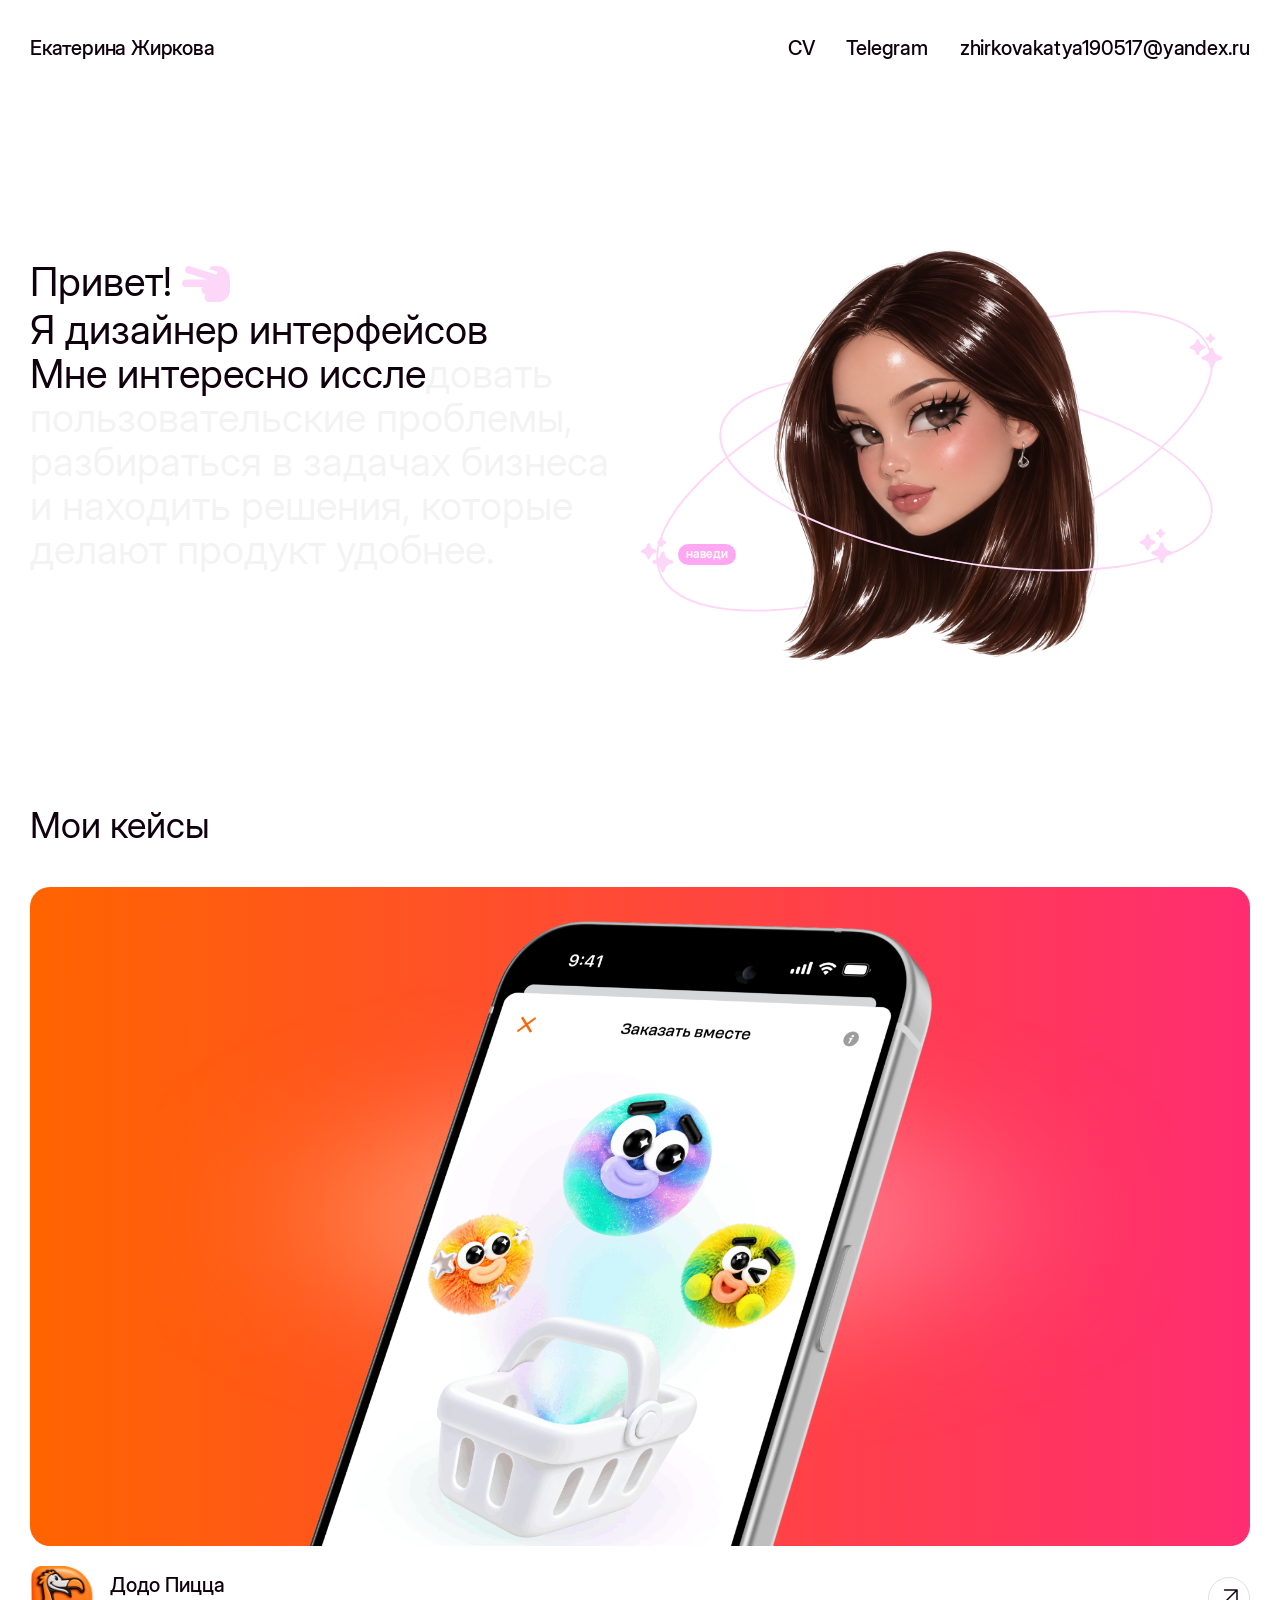
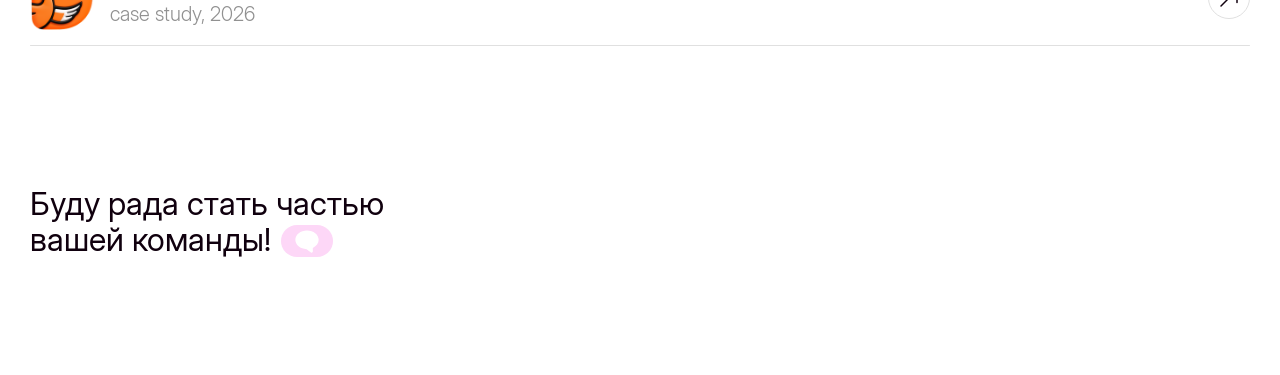
==== commit 9c9d912f: "7 fix stars" ====
--- a/index.html
+++ b/index.html
@@ -1 +1 @@
-<!doctype html><html lang="ru"><head><meta charset="utf-8"><meta name="viewport" content="width=device-width,initial-scale=1"><title>Екатерина Жиркова — дизайнер интерфейсов</title><link rel="stylesheet" href="style.css?v=19"><link rel="stylesheet" href="home-refresh.css?v=40"></head><body><div id="app"></div><script src="main.js?v=45"></script></body></html>
+<!doctype html><html lang="ru"><head><meta charset="utf-8"><meta name="viewport" content="width=device-width,initial-scale=1"><title>Екатерина Жиркова — дизайнер интерфейсов</title><link rel="stylesheet" href="style.css?v=19"><link rel="stylesheet" href="home-refresh.css?v=42"></head><body><div id="app"></div><script src="main.js?v=45"></script></body></html>
--- a/home-refresh.css
+++ b/home-refresh.css
@@ -394,8 +394,18 @@
  .home-v2 .home-star-trigger:not(.is-open)+.home-star-hint{opacity:0;visibility:hidden;transform:translateY(8px)}
 }
 @media(min-width:1280px){
- .home.home-v2{--desktop-left-star-x:634.473px;--desktop-left-star-y:542.794px}
+ .home.home-v2{--desktop-left-star-x:637px;--desktop-left-star-y:535px;--desktop-tech-star-x:1186px;--desktop-tech-star-y:331px;--desktop-english-star-x:1136px;--desktop-english-star-y:526px;--desktop-star-size:40px}
  .home-v2 .home-star-trigger:not(.home-star-trigger--tech):not(.home-star-trigger--english){left:var(--desktop-left-star-x);top:var(--desktop-left-star-y)}
- .home-v2 .home-hover-cue{left:calc(var(--desktop-left-star-x) - 16.473px);top:calc(var(--desktop-left-star-y) + 18.206px);display:flex;align-items:center;justify-content:center;padding:2px 8px 4px;border-radius:300px;background:#ffa7f2;box-shadow:none;transform:none}
+ .home-v2 .home-star-trigger--tech{left:var(--desktop-tech-star-x);top:var(--desktop-tech-star-y)}
+ .home-v2 .home-star-trigger--english{left:var(--desktop-english-star-x);top:var(--desktop-english-star-y)}
+ .home-v2 .home-star-trigger,.home-v2 .home-star-trigger img{width:var(--desktop-star-size);height:var(--desktop-star-size)}
+ .home-v2 .home-hover-cue{left:calc(var(--desktop-left-star-x) + var(--desktop-star-size) + 1px);top:calc(var(--desktop-left-star-y) + 9px);display:flex;align-items:center;justify-content:center;padding:2px 8px 4px;border-radius:300px;background:#ffa7f2;box-shadow:none;transform:none}
  .home-v2 .home-hover-cue .desktop-cue-label{padding:0;background:none;color:#fff;font-size:12px;font-weight:600;line-height:15px;box-shadow:none}
 }
+
+/* Keep desktop info cards attached to their stars. */
+@media(min-width:1280px){
+ .home-v2 .home-star-hint:not(.home-star-hint--tech):not(.home-star-hint--english){left:var(--desktop-left-star-x);top:calc(var(--desktop-left-star-y) - 90px - 12px)}
+ .home-v2 .home-star-hint--tech{left:calc(var(--desktop-tech-star-x) + var(--desktop-star-size) - 354px);top:calc(var(--desktop-tech-star-y) + var(--desktop-star-size) + 12px)}
+ .home-v2 .home-star-hint--english{left:calc(var(--desktop-english-star-x) + var(--desktop-star-size) - 310px);top:calc(var(--desktop-english-star-y) + var(--desktop-star-size) + 12px)}
+}
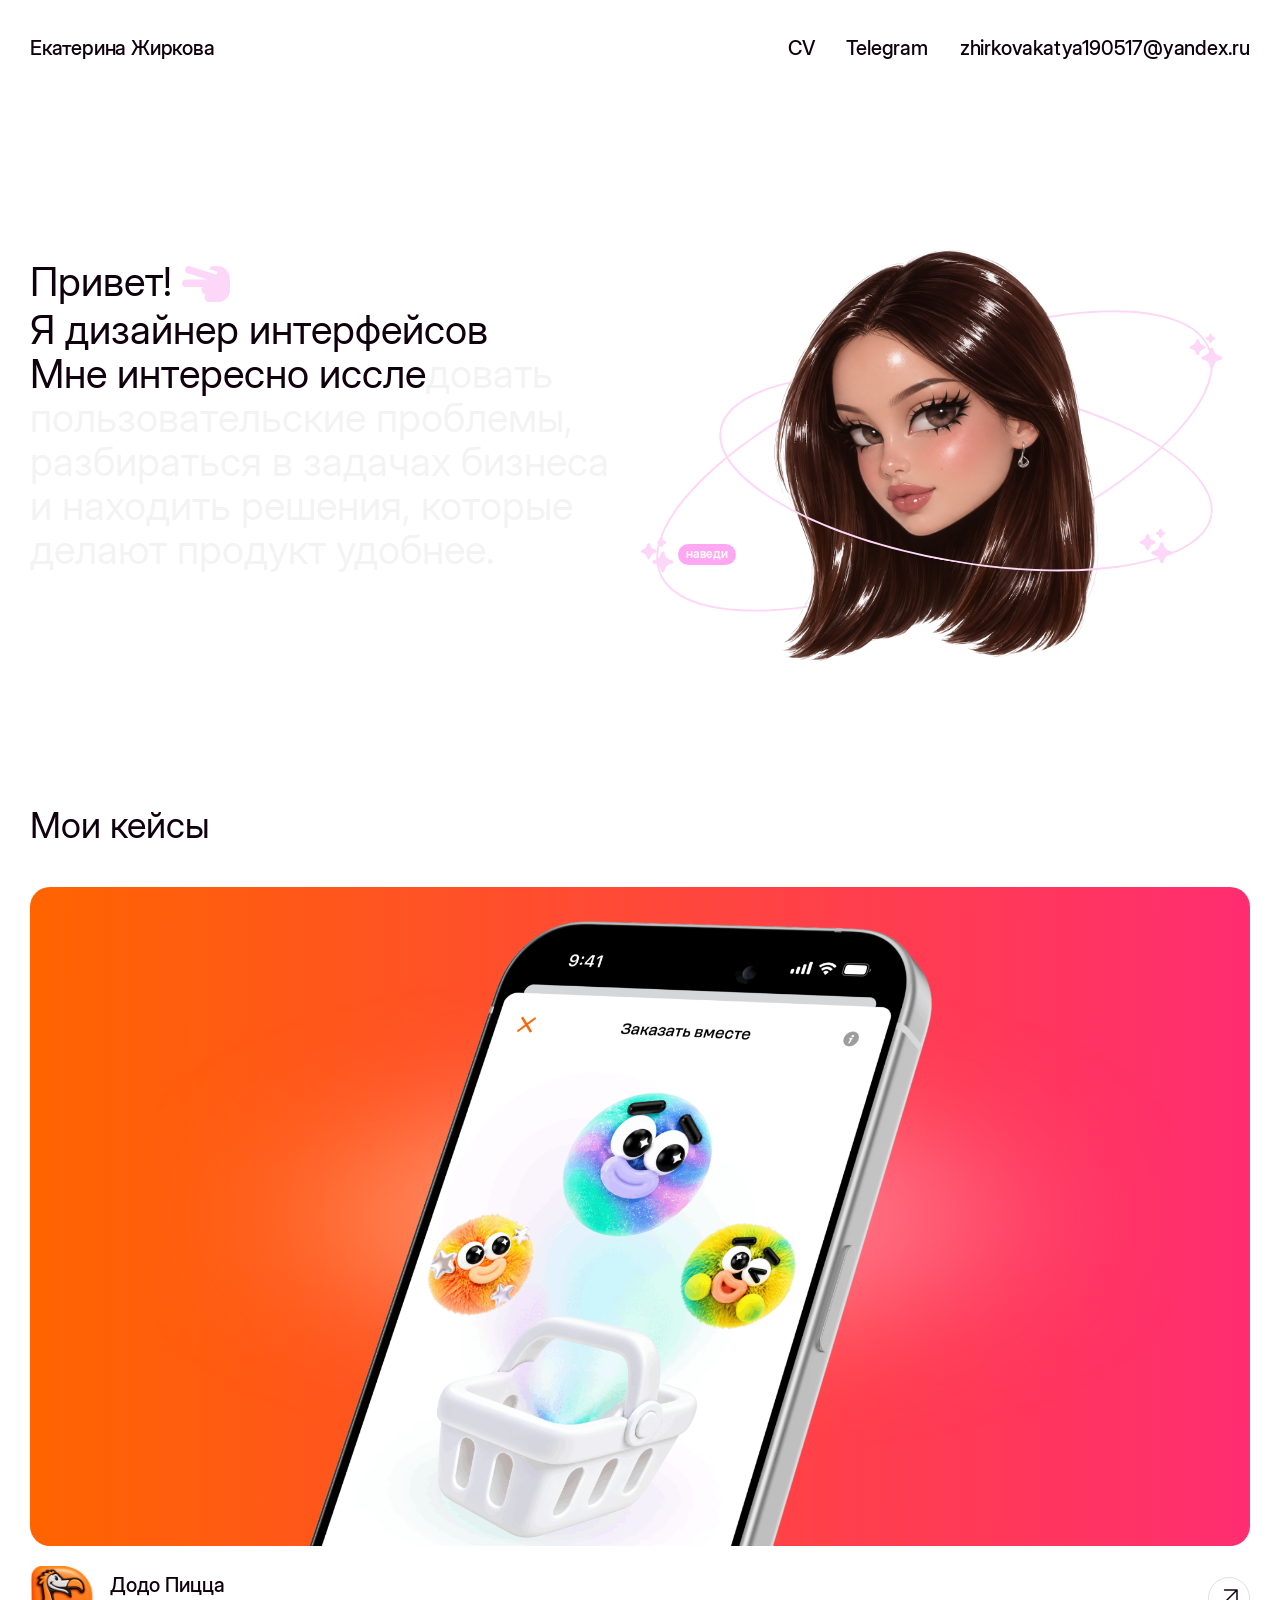
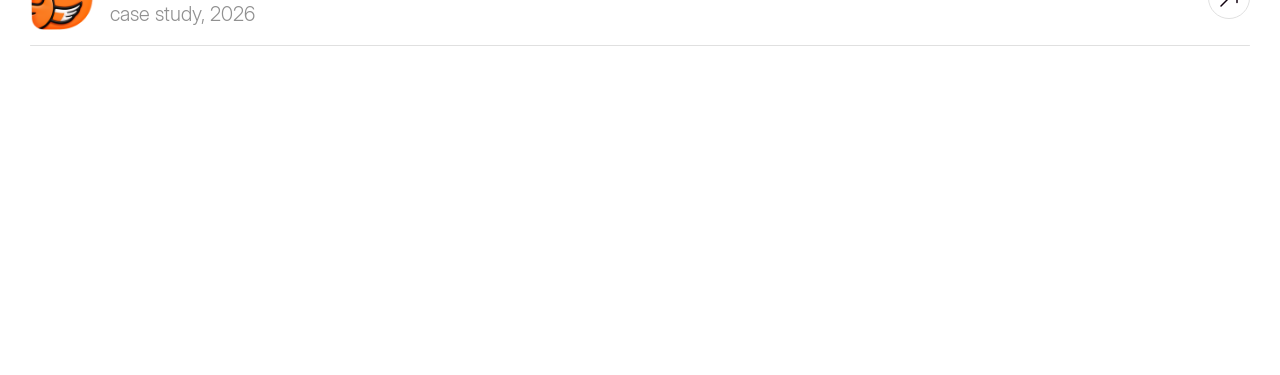
==== commit cd4afd09: "8 tablet version" ====
--- a/index.html
+++ b/index.html
@@ -1 +1 @@
-<!doctype html><html lang="ru"><head><meta charset="utf-8"><meta name="viewport" content="width=device-width,initial-scale=1"><title>Екатерина Жиркова — дизайнер интерфейсов</title><link rel="stylesheet" href="style.css?v=19"><link rel="stylesheet" href="home-refresh.css?v=42"></head><body><div id="app"></div><script src="main.js?v=45"></script></body></html>
+<!doctype html><html lang="ru"><head><meta charset="utf-8"><meta name="viewport" content="width=device-width,initial-scale=1"><title>Екатерина Жиркова — дизайнер интерфейсов</title><link rel="stylesheet" href="style.css?v=20"><link rel="stylesheet" href="home-refresh.css?v=46"></head><body><div id="app"></div><script src="main.js?v=47"></script></body></html>
--- a/style.css
+++ b/style.css
@@ -104,7 +104,7 @@
 .home-card:focus-visible{outline:2px solid #191919;outline-offset:6px;border-radius:20px}
 @media(prefers-reduced-motion:reduce){.home-card .hero-art,.home-card .hero-phone{transition:none}.home-card:is(:hover,:focus-visible) .hero-art,.home-card:is(:hover,:focus-visible) .hero-phone{transform:none}}
 
-@media(max-width:1279px){
+@media(max-width:1199px){
   .home{display:flex;flex-direction:column;width:100%;height:auto!important;min-height:100dvh;margin:0 auto!important;padding:28px;overflow:visible;transform:none}
   .home-header{position:relative;inset:auto;display:grid;grid-template-columns:70px 1fr;align-items:center;column-gap:16px;row-gap:18px;height:auto}
   .avatar-trigger{position:relative;left:auto;top:auto;grid-column:1;grid-row:1}
--- a/home-refresh.css
+++ b/home-refresh.css
@@ -39,7 +39,7 @@
 .home-v2 .footer-bubble img{width:36px;height:36px}
 .home-v2 .footer-flowers{position:absolute;left:528px;top:-111px;width:778px;height:438px;object-fit:cover;pointer-events:none}
 .home-v2 .home-footer>.contacts{display:none}
-@media(max-width:1279px){
+@media(max-width:1199px){
  .home.home-v2{display:flex;height:auto!important;min-height:100dvh;padding:28px;overflow:hidden}
  .home-v2 .home-header{position:relative;left:auto;right:auto;top:auto;width:100%;height:68px;display:flex;gap:16px;padding:0}
  .home-v2 .avatar-trigger{position:relative;left:auto;top:auto;flex:none}
@@ -131,7 +131,7 @@
 .home-v2 .footer-flowers{left:313px;top:-205px;width:990px;height:557px;object-fit:fill;opacity:.8}
 .home-compact-header .compact-avatar img{inset:0;width:38px;height:38px;object-fit:contain}
 .home-compact-header .compact-avatar img:last-child{left:0;top:0;width:38px;height:38px}
-@media(max-width:1279px){
+@media(max-width:1199px){
  .home.home-v2{height:auto!important}
  .home-v2 .home-header{top:auto;height:24px}
  .home-v2 .home-portrait{position:relative;left:auto;top:auto;align-self:center;width:min(806px,100%);height:auto;aspect-ratio:806/564;margin-top:64px}
@@ -175,7 +175,7 @@
 .home-v2 .home-star-hint-title img{width:20px;height:20px;object-fit:contain}
 .home-v2 .home-star-hint-detail{color:#919191;font-size:16px;line-height:19px;font-weight:300}
 .home-v2 .footer-flowers{top:-205px}
-@media(max-width:1279px){
+@media(max-width:1199px){
  .home-v2 .footer-flowers{top:-82px}
  .home.home-v2{height:auto!important}
  .home-v2 .home-portrait,.home-v2 .intro,.home-v2 .cases-heading,.home-v2 .home-card,.home-v2 .card-caption,.home-v2 .home-footer{top:auto!important}
@@ -197,7 +197,7 @@
 .home-v2 .home-star-trigger--english{left:897px;top:489px;z-index:8}
 .home-v2 .home-star-hint--tech{left:662px;top:299px;width:354px}
 .home-v2 .home-star-hint--english{left:637px;top:551px;width:310px}
-@media(max-width:1279px){
+@media(max-width:1199px){
  .home-v2 .home-star-trigger--tech{left:calc(50% + min(806px,100vw - 56px)*.4045);top:calc(116px + min(806px,100vw - 56px)*.1452)}
  .home-v2 .home-star-trigger--english{left:calc(50% + min(806px,100vw - 56px)*.319);top:calc(116px + min(806px,100vw - 56px)*.458)}
  .home-v2 .home-star-hint--tech{left:calc(50% - min(806px,100vw - 56px)*.05);top:calc(178px + min(806px,100vw - 56px)*.1452)}
@@ -216,7 +216,7 @@
 
 /* Keep the complete flower artwork as a quiet accent in the footer corner. */
 .home-v2 .footer-flowers{left:auto;right:20px;top:auto;bottom:45px;width:340px;height:auto;object-fit:contain;opacity:.28}
-@media(max-width:1279px){.home-v2 .footer-flowers{right:0;bottom:0;width:min(30%,230px)}}
+@media(max-width:1199px){.home-v2 .footer-flowers{right:0;bottom:0;width:min(30%,230px)}}
 @media(max-width:700px){.home-v2 .footer-flowers{width:120px}}
 
 /* Footer layout from Figma frame 81:143. */
@@ -248,7 +248,7 @@
 .home-v2 .home-star-hint--tech{left:883.477px;top:396.594px}
 .home-v2 .home-star-trigger--english{left:1131.21px;top:536.831px}
 .home-v2 .home-star-hint--english{left:871.21px;top:598.831px}
-@media(max-width:1279px){
+@media(max-width:1199px){
  .home.home-v2{height:auto!important}
  .home-v2 .home-portrait{position:relative;left:auto;top:auto;width:min(657px,100%);height:auto;aspect-ratio:657/460}
  .home-v2 .intro,.home-v2 .cases-heading,.home-v2 .home-card,.home-v2 .card-caption,.home-v2 .home-footer{top:auto!important}
@@ -270,7 +270,7 @@
  .home-v2 .home-star-hint--english{top:calc(140px + (100vw - 32px)*.4518)}
 }
 
-@media(max-width:1279px){.home-v2 .intro br:not(:first-of-type){display:none}}
+@media(max-width:1199px){.home-v2 .intro br:not(:first-of-type){display:none}}
 
 /* Figma 96:352, updated layout and three-second hover cue. */
 .home-v2 .cases-heading{top:803px}
@@ -285,7 +285,7 @@
 .home-v2 .home-hover-cue{position:absolute;left:618px;top:585px;z-index:7;pointer-events:none;opacity:1;transform:rotate(-8deg);transition:opacity .35s ease}
 .home-v2 .home-hover-cue span{display:inline-block;padding:3px 8px;border-radius:999px;background:#fdd7f7;color:#10000e;font-size:11px;font-weight:600;line-height:15px;letter-spacing:0;white-space:nowrap;box-shadow:0 2px 8px rgba(253,215,247,.32)}
 .home-v2 .home-hover-cue.is-hidden{opacity:0}
-@media(max-width:1279px){
+@media(max-width:1199px){
  .home-v2 .cases-heading,.home-v2 .home-card,.home-v2 .card-caption,.home-v2 .home-footer{top:auto!important}
  .home-v2 .home-portrait{left:auto;top:auto;width:min(632px,100%);height:auto;aspect-ratio:632/442.424}
  .home-v2 .home-hover-cue{display:none}
@@ -393,7 +393,7 @@
  .home-v2 .home-star-trigger:not(.is-open) .star-hover{opacity:0}
  .home-v2 .home-star-trigger:not(.is-open)+.home-star-hint{opacity:0;visibility:hidden;transform:translateY(8px)}
 }
-@media(min-width:1280px){
+@media(min-width:1200px){
  .home.home-v2{--desktop-left-star-x:637px;--desktop-left-star-y:535px;--desktop-tech-star-x:1186px;--desktop-tech-star-y:331px;--desktop-english-star-x:1136px;--desktop-english-star-y:526px;--desktop-star-size:40px}
  .home-v2 .home-star-trigger:not(.home-star-trigger--tech):not(.home-star-trigger--english){left:var(--desktop-left-star-x);top:var(--desktop-left-star-y)}
  .home-v2 .home-star-trigger--tech{left:var(--desktop-tech-star-x);top:var(--desktop-tech-star-y)}
@@ -404,8 +404,58 @@
 }
 
 /* Keep desktop info cards attached to their stars. */
-@media(min-width:1280px){
+@media(min-width:1200px){
  .home-v2 .home-star-hint:not(.home-star-hint--tech):not(.home-star-hint--english){left:var(--desktop-left-star-x);top:calc(var(--desktop-left-star-y) - 90px - 12px)}
  .home-v2 .home-star-hint--tech{left:calc(var(--desktop-tech-star-x) + var(--desktop-star-size) - 354px);top:calc(var(--desktop-tech-star-y) + var(--desktop-star-size) + 12px)}
  .home-v2 .home-star-hint--english{left:calc(var(--desktop-english-star-x) + var(--desktop-star-size) - 310px);top:calc(var(--desktop-english-star-y) + var(--desktop-star-size) + 12px)}
 }
+
+/* Tablet: the portrait stays centered, so the stars follow its orbit artwork. */
+@media(min-width:701px) and (max-width:1199px){
+ .home.home-v2{
+  --tablet-portrait-x:calc(50% - 316px);
+  --tablet-left-star-x:calc(var(--tablet-portrait-x) + 19px);
+  --tablet-left-star-y:411px;
+  --tablet-tech-star-x:calc(var(--tablet-portrait-x) + 568px);
+  --tablet-tech-star-y:202px;
+  --tablet-english-star-x:calc(var(--tablet-portrait-x) + 518px);
+  --tablet-english-star-y:414px
+ }
+ .home-v2 .home-star-trigger:not(.home-star-trigger--tech):not(.home-star-trigger--english){left:var(--tablet-left-star-x);top:var(--tablet-left-star-y)}
+ .home-v2 .home-star-trigger--tech{left:var(--tablet-tech-star-x);top:var(--tablet-tech-star-y)}
+ .home-v2 .home-star-trigger--english{left:var(--tablet-english-star-x);top:var(--tablet-english-star-y)}
+ .home-v2 .home-star-trigger,.home-v2 .home-star-trigger img{width:40px;height:40px}
+ .home-v2 .home-star-hint{height:76px;padding:10px}
+ .home-v2 .home-star-hint:not(.home-star-hint--tech):not(.home-star-hint--english){left:var(--tablet-left-star-x);top:calc(var(--tablet-left-star-y) - 88px)}
+ .home-v2 .home-star-hint--tech{left:calc(var(--tablet-tech-star-x) + 40px - 354px);right:auto;top:calc(var(--tablet-tech-star-y) + 52px)}
+ .home-v2 .home-star-hint--english{left:calc(var(--tablet-english-star-x) + 40px - 310px);right:auto;top:calc(var(--tablet-english-star-y) + 52px)}
+ .home-v2 .home-star-hint-title{font-size:16px;line-height:20px}
+ .home-v2 .home-star-hint-title img{width:16px;height:16px}
+ .home-v2 .home-star-hint-detail{font-size:13px;line-height:16px}
+ .home-v2 .home-header .name{font-size:16px;line-height:20px}
+ .home-v2 .home-header .contacts{font-size:14px;line-height:20px;gap:20px}
+ .home-v2 .intro{font-size:30px;line-height:34px}
+ .home-v2 .cases-heading{font-size:28px;line-height:34px}
+ .home-v2 .case-caption-title{font-size:18px;line-height:24px}
+ .home-v2 .case-caption-subtitle{font-size:14px;line-height:18px}
+ .home-v2 .home-footer p{font-size:28px;line-height:34px}
+}
+
+.home-v2 .tablet-footer-break{display:none}
+@media(min-width:701px) and (max-width:1199px){
+ .home-v2 .tablet-footer-break{display:initial}
+ .home-v2 .footer-bubble{position:relative;left:auto;top:auto;margin-left:8px;vertical-align:middle;transform:none}
+}
+@media(max-width:700px){
+ .home-v2 .footer-bubble{margin-left:8px}
+}
+
+/* Fit the 1280px desktop composition into the first desktop widths. */
+@media(min-width:1200px) and (max-width:1279px){
+ .home.home-v2{zoom:calc(100vw / 1280px)}
+}
+
+@media(min-width:701px) and (max-width:1199px){
+ .home-v2 .home-star-trigger.is-open+.home-star-hint{opacity:1;visibility:visible;transform:translateY(0)}
+ .home-v2 .home-star-trigger:not(.is-open)+.home-star-hint{opacity:0;visibility:hidden;transform:translateY(8px)}
+}
